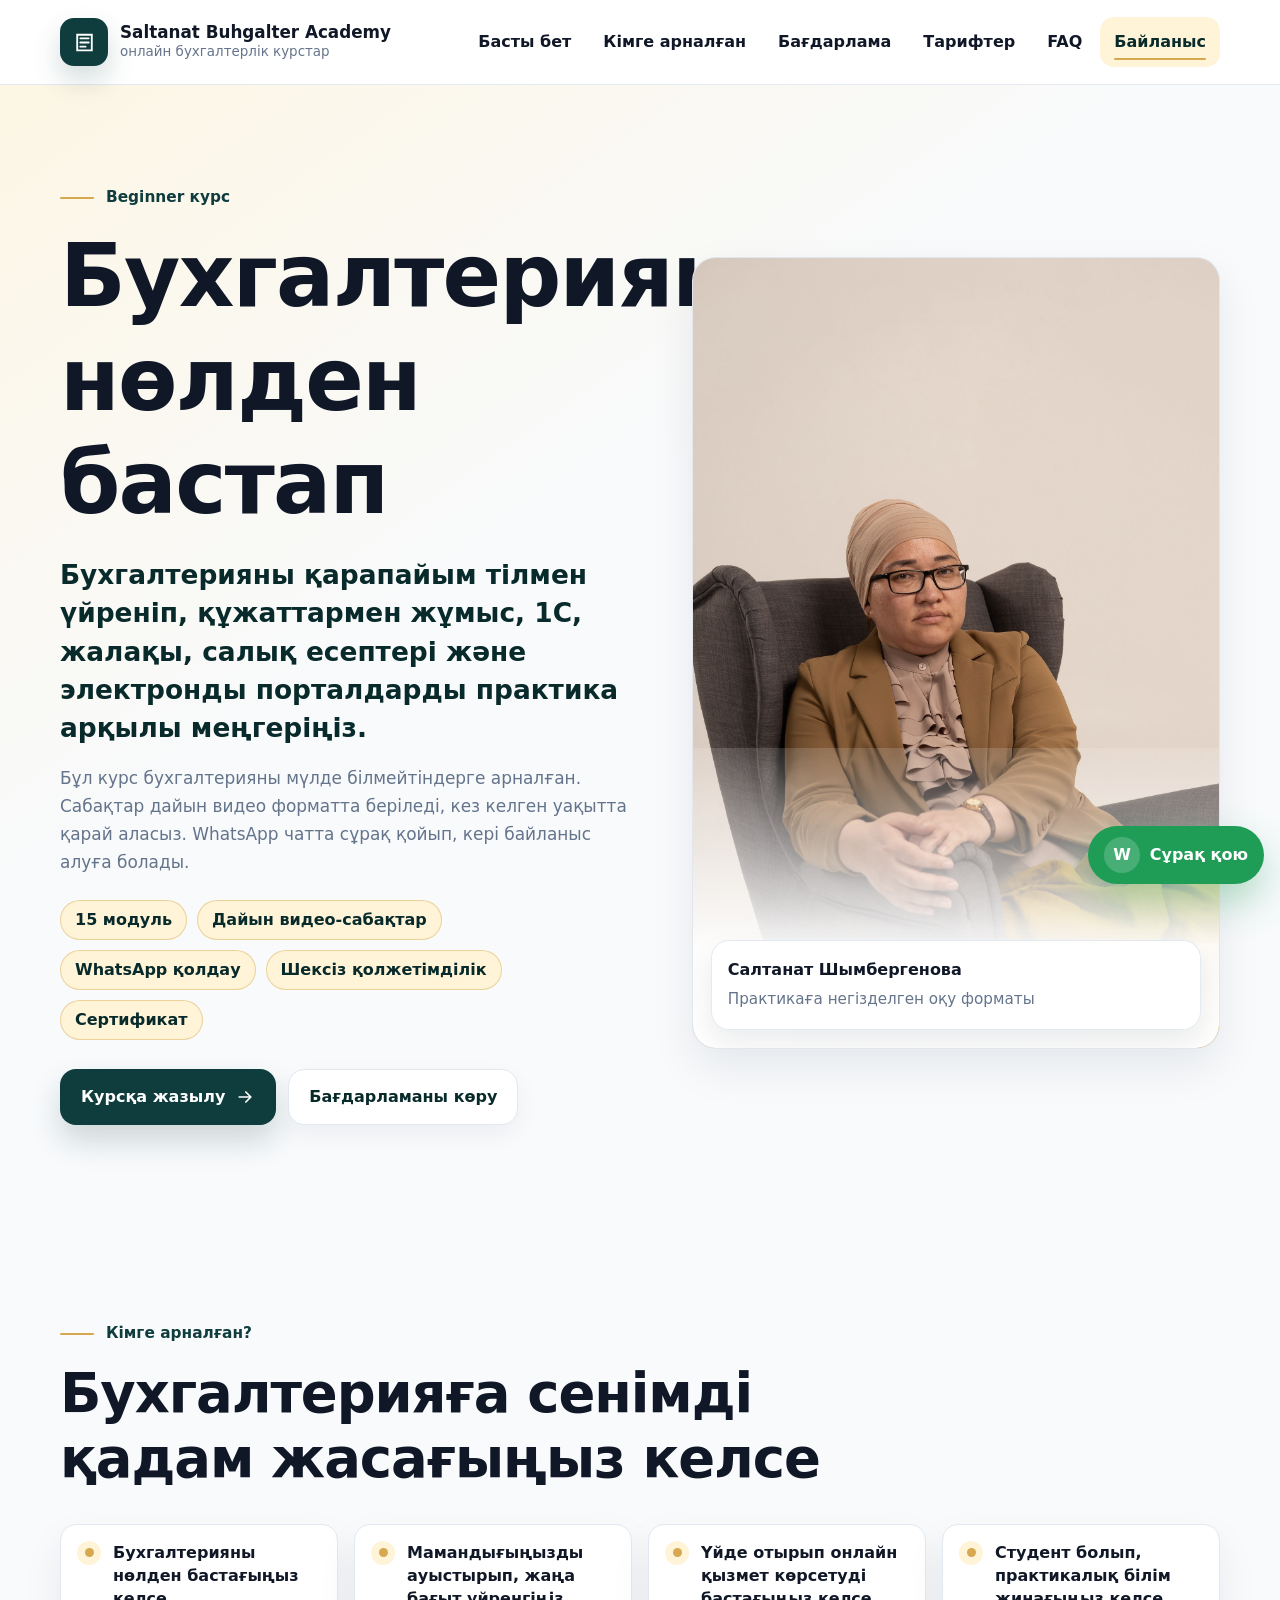
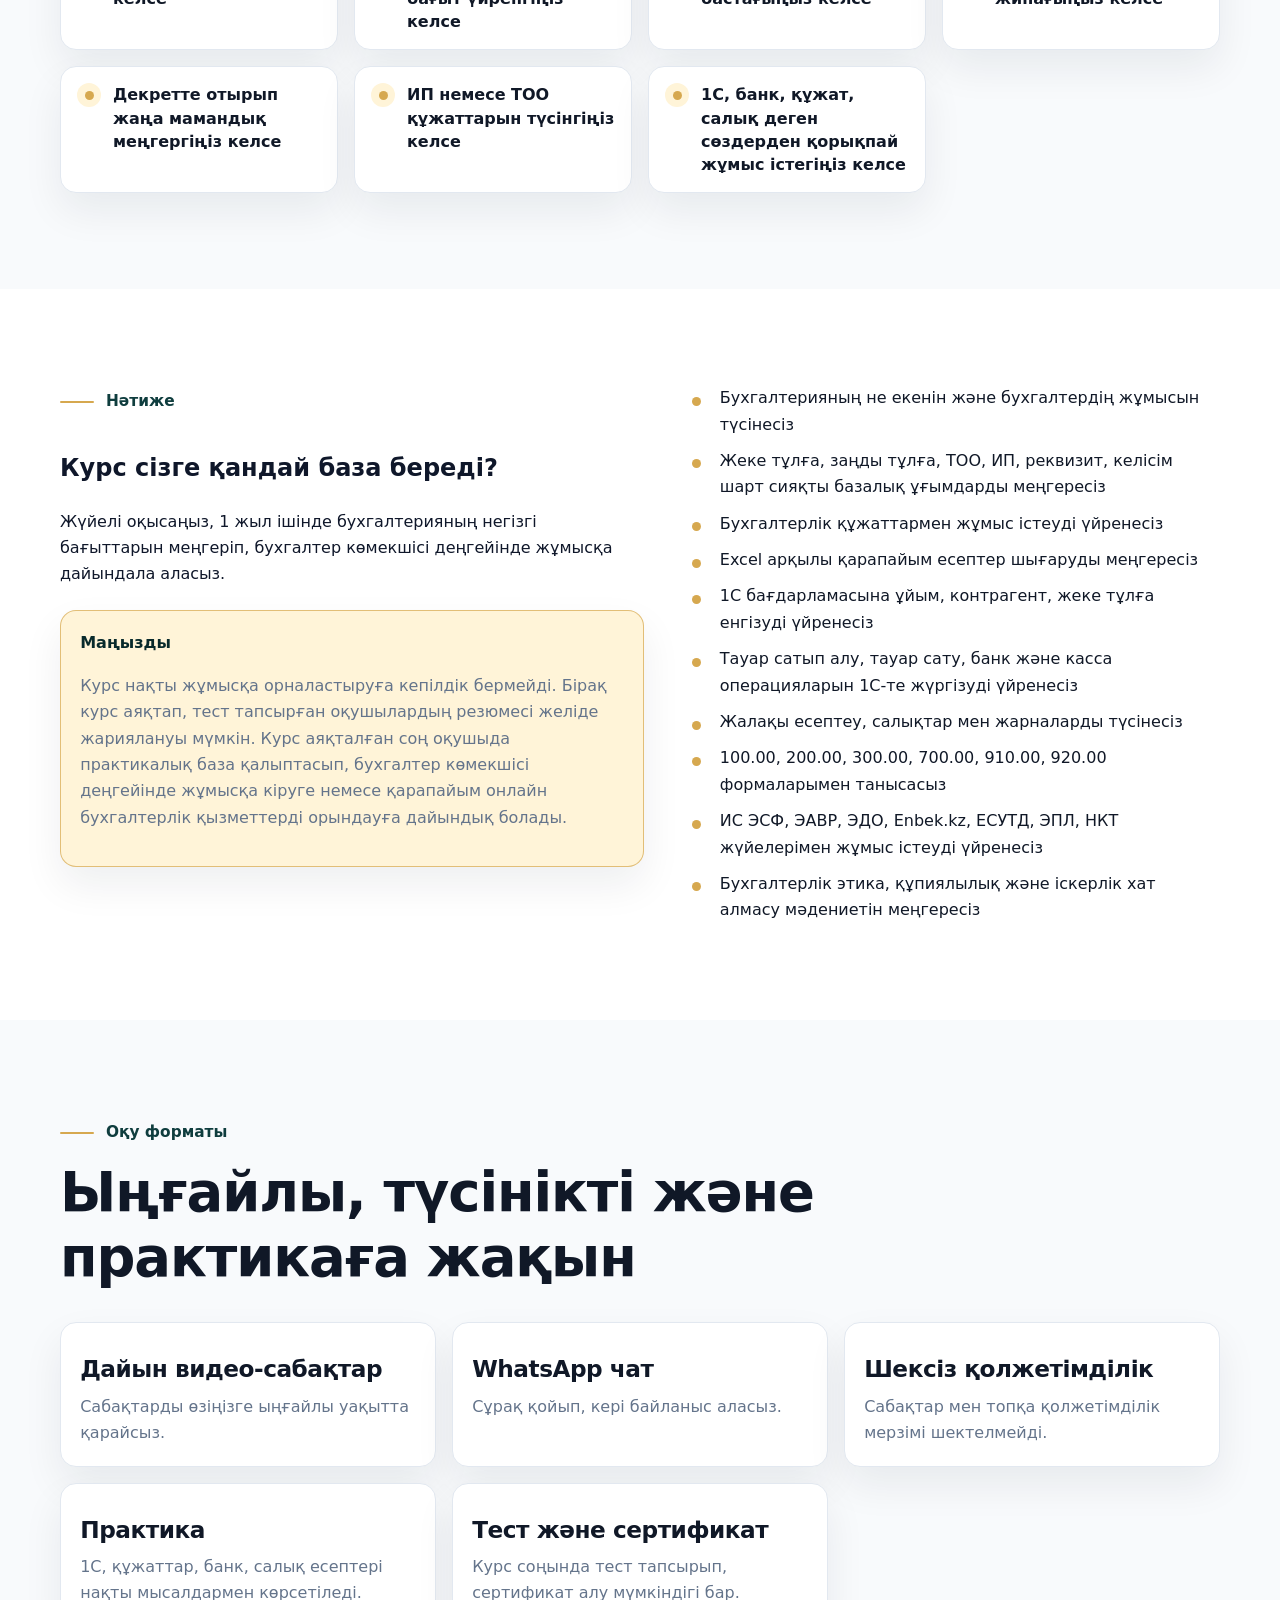
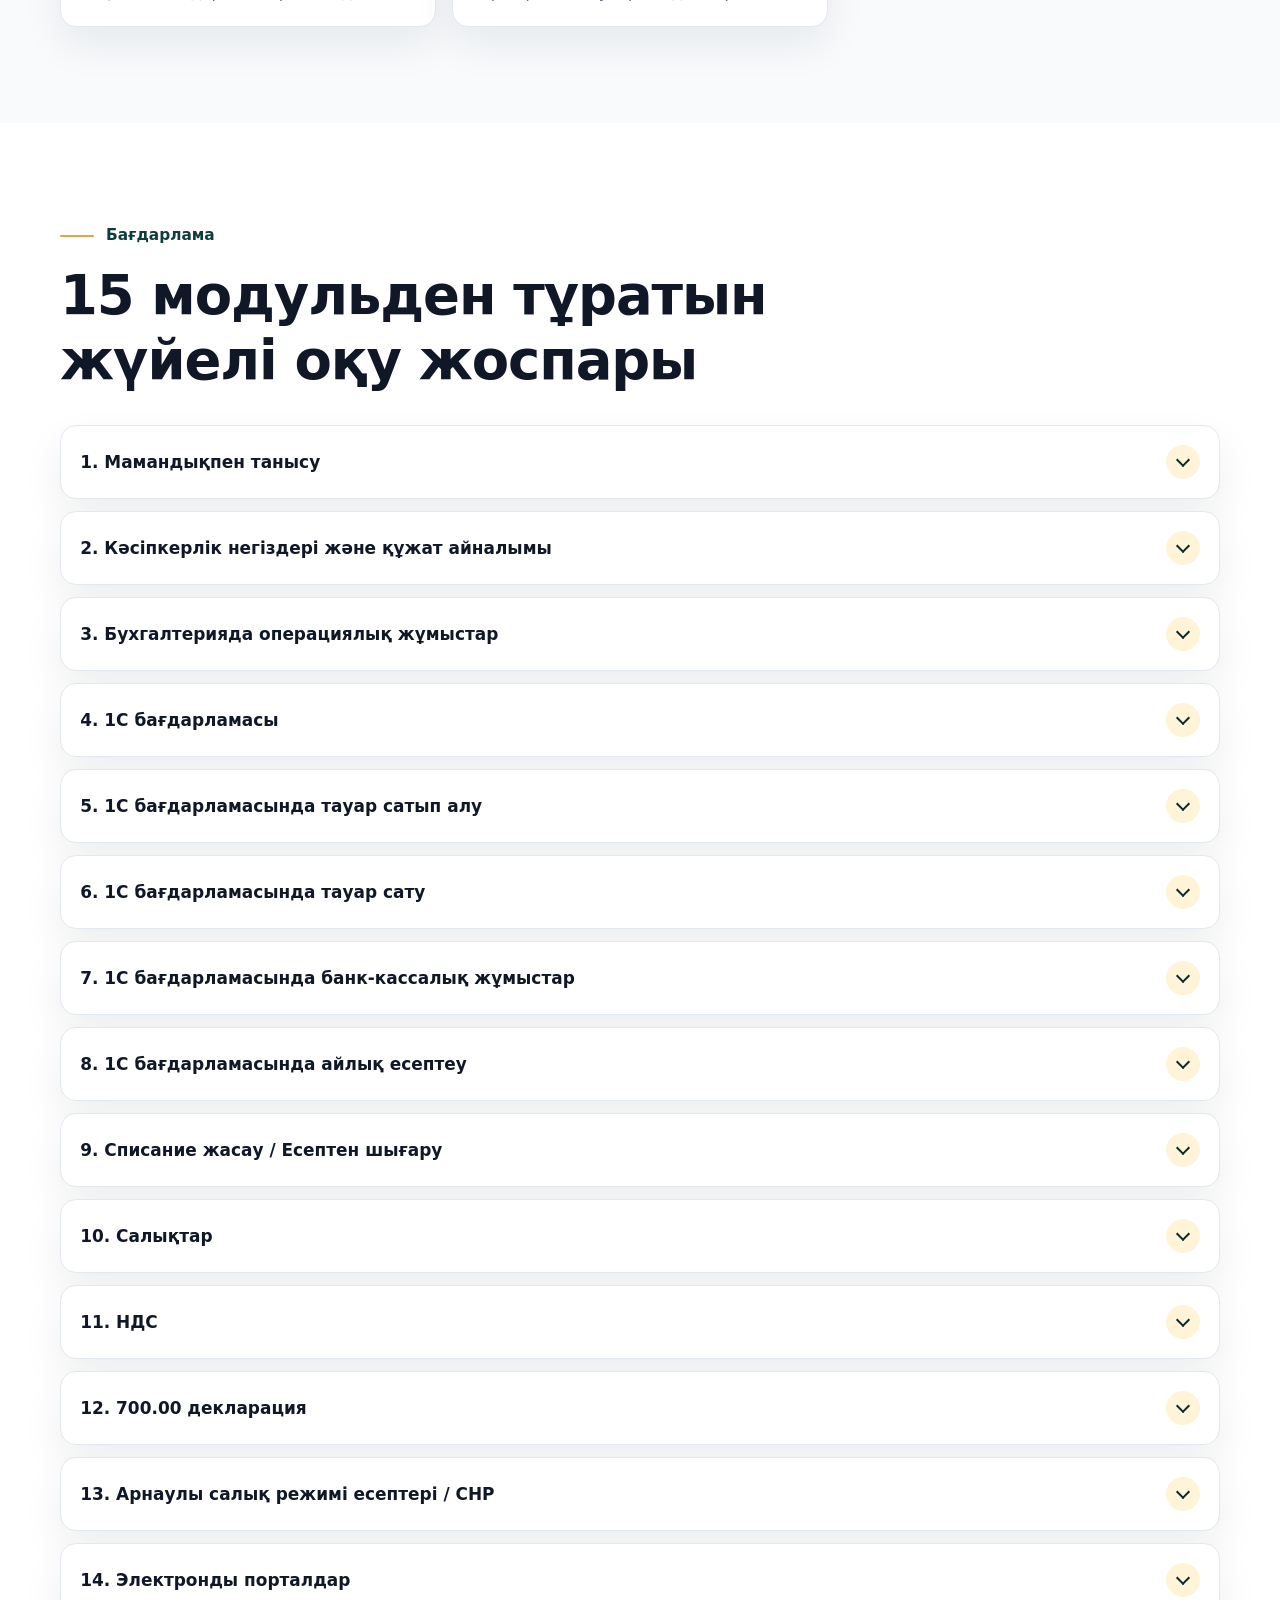
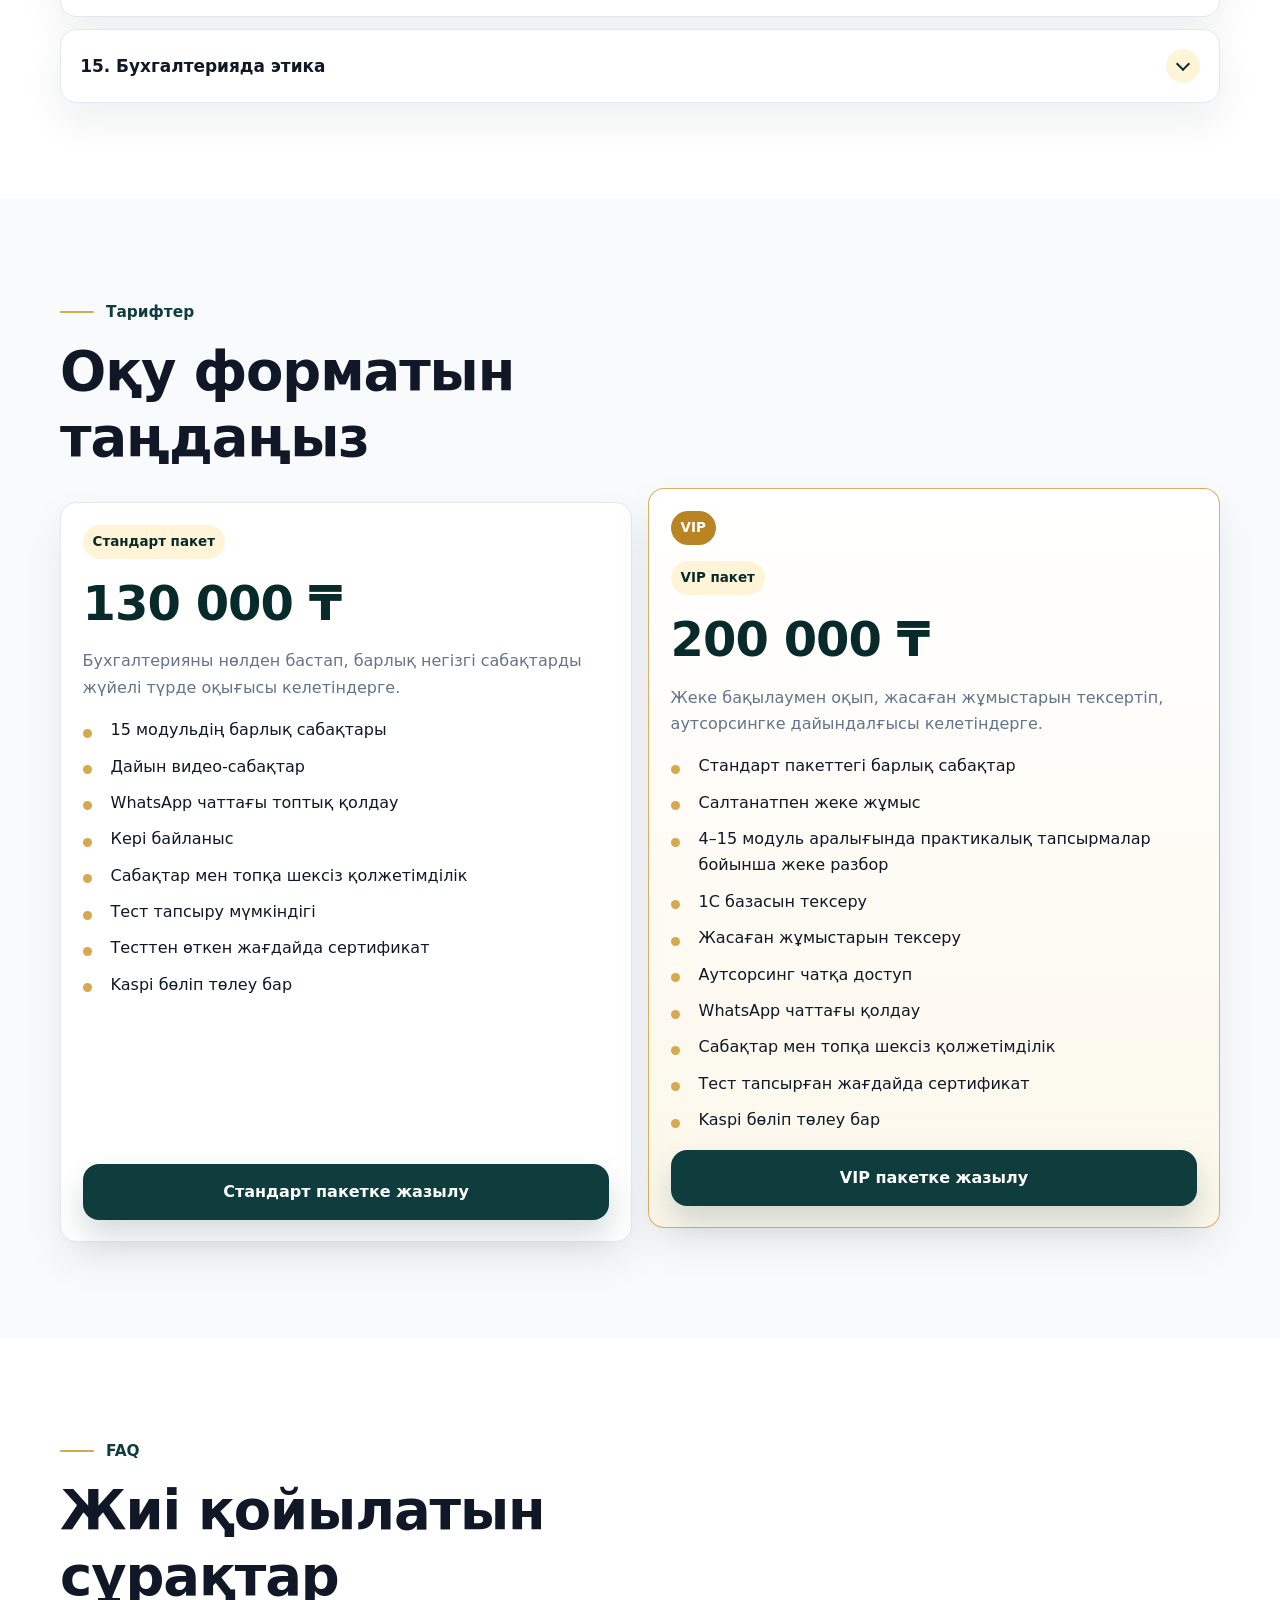
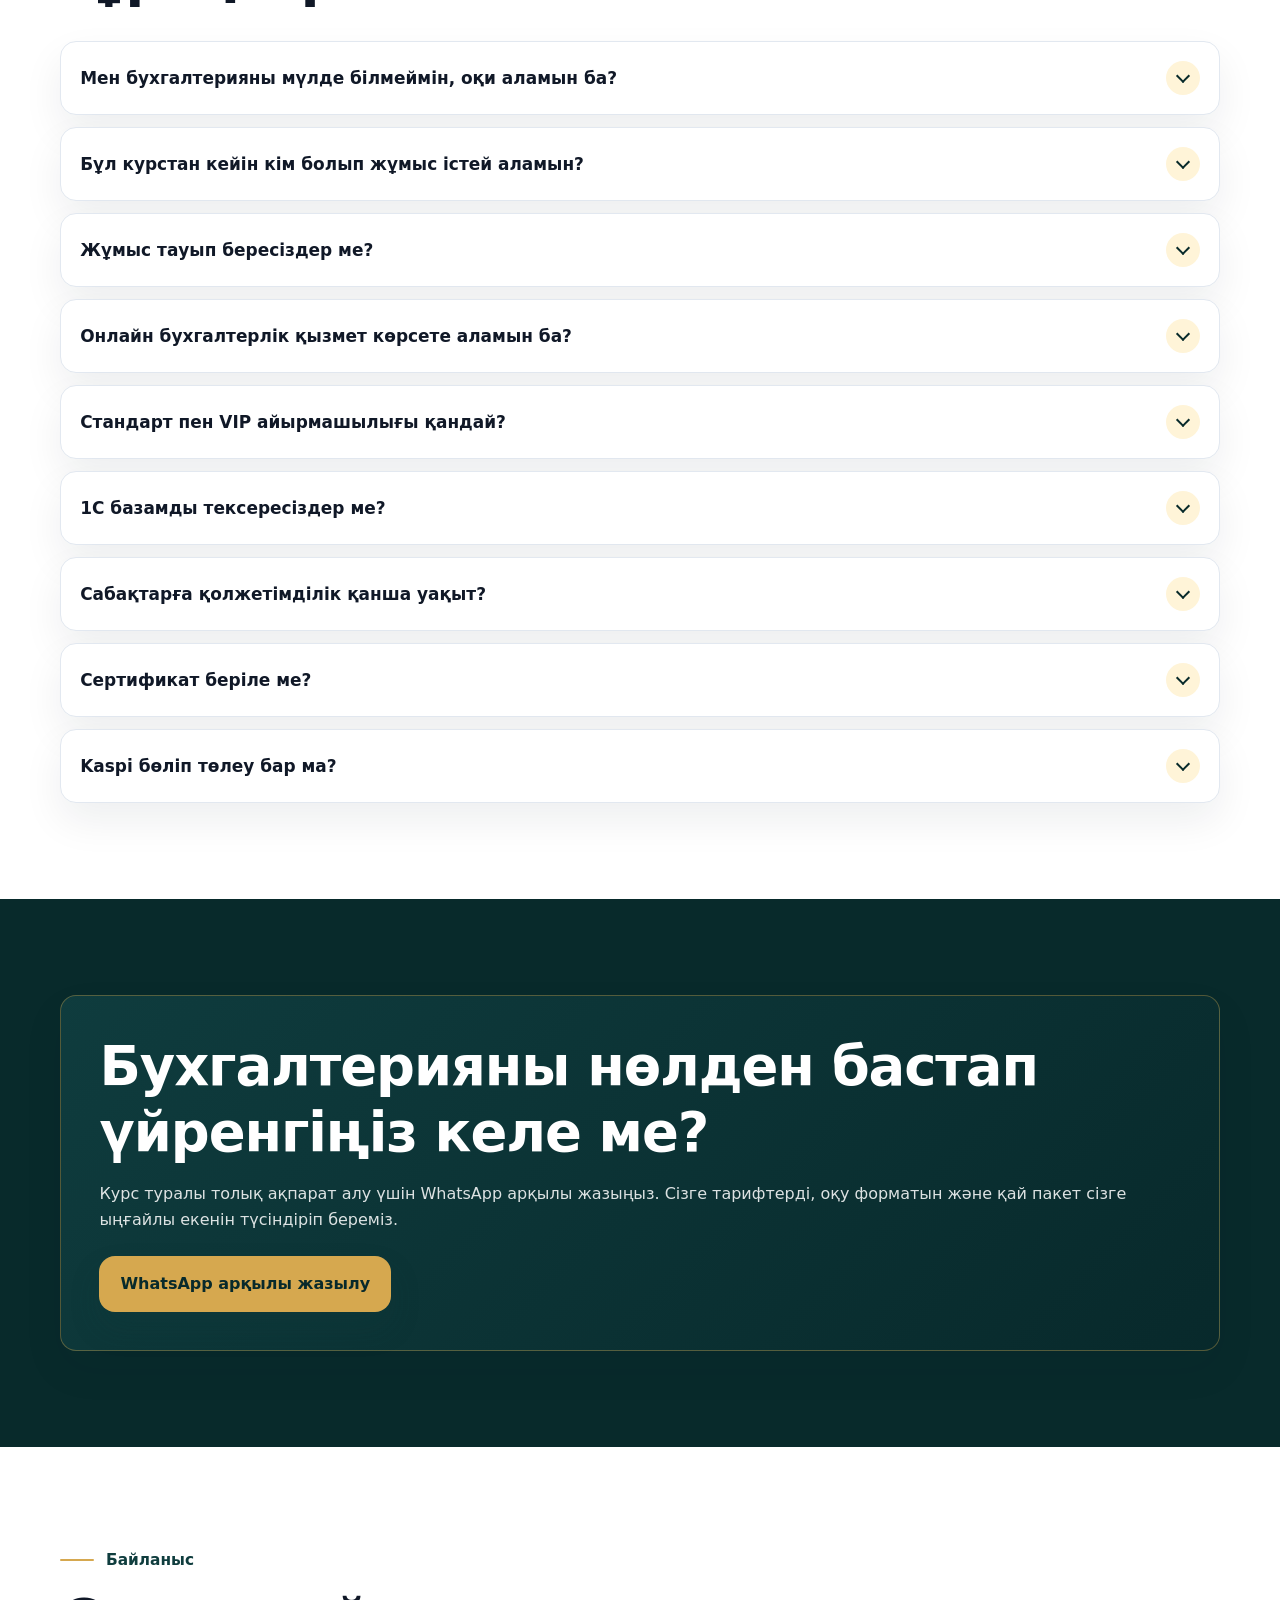
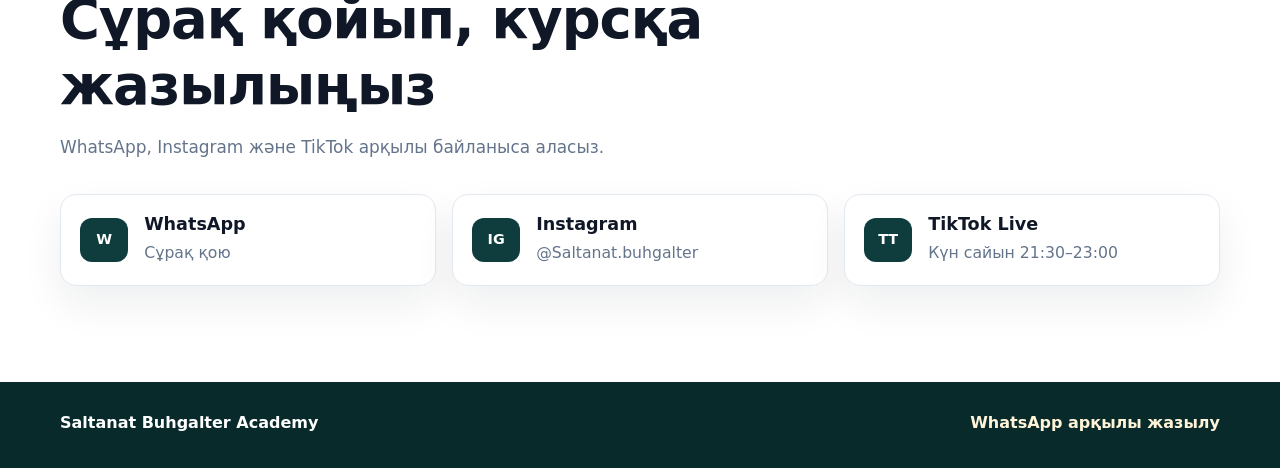
==== buhgalteriya-nolden/index.html @ 877f28d2 "it's done" ====
<!DOCTYPE html>
<html lang="kk">
  <head>
    <meta charset="UTF-8">
    <meta name="viewport" content="width=device-width, initial-scale=1.0">
    <title>Бухгалтерияны нөлден бастап — Saltanat Buhgalter Academy</title>
    <meta name="description" content="Бухгалтерияны нөлден бастап үйреніп, 1С, құжаттар, жалақы, салық есептері және электронды порталдармен жұмыс істеуді меңгеріңіз.">

    <meta property="og:title" content="Бухгалтерияны нөлден бастап — Saltanat Buhgalter Academy">
    <meta property="og:description" content="Бухгалтерияны нөлден бастап үйреніп, 1С, құжаттар, жалақы, салық есептері және электронды порталдармен жұмыс істеуді меңгеріңіз.">
    <meta property="og:image" content="/img/speaker_photo.jpg">
    <meta property="og:type" content="website">

    <meta name="theme-color" content="#0F3D3E">
    <link rel="manifest" href="/site.webmanifest">
    <link rel="icon" href="/favicon.ico">
    <link rel="stylesheet" href="/src/styles.css">
    <script src="/src/index.js" defer></script>
  </head>
  <body data-page="beginner">
    <a class="skip-link" href="#audience">Негізгі мазмұнға өту</a>

    <header class="site-header" data-header>
      <nav class="nav container" aria-label="Негізгі мәзір">
        <a class="brand" href="/" aria-label="Saltanat Buhgalter Academy">
          <span class="brand-mark" aria-hidden="true">
            <svg viewBox="0 0 24 24" focusable="false">
              <path d="M5 4.5h14v15H5z" fill="none" stroke="currentColor" stroke-width="1.8"/>
              <path d="M8 8h8M8 12h8M8 16h5" fill="none" stroke="currentColor" stroke-width="1.8" stroke-linecap="round"/>
            </svg>
          </span>
          <span>
            <span class="brand-title">Saltanat Buhgalter Academy</span>
            <span class="brand-subtitle">онлайн бухгалтерлік курстар</span>
          </span>
        </a>

        <button class="nav-toggle" type="button" aria-label="Мәзірді ашу" aria-expanded="false" aria-controls="site-menu" data-nav-toggle>
          <span></span>
          <span></span>
          <span></span>
        </button>

        <div class="nav-menu" id="site-menu" data-nav-menu>
          <a href="/">Басты бет</a>
          <a href="#audience">Кімге арналған</a>
          <a href="#program">Бағдарлама</a>
          <a href="#tariffs">Тарифтер</a>
          <a href="#faq">FAQ</a>
          <a href="#contact">Байланыс</a>
        </div>
      </nav>
    </header>

    <main>
      <section class="hero section" id="home">
        <div class="container hero-grid">
          <div class="hero-content">
            <span class="section-label">Beginner курс</span>
            <h1>Бухгалтерияны нөлден бастап</h1>
            <p class="hero-lead">Бухгалтерияны қарапайым тілмен үйреніп, құжаттармен жұмыс, 1С, жалақы, салық есептері және электронды порталдарды практика арқылы меңгеріңіз.</p>
            <p class="hero-text">Бұл курс бухгалтерияны мүлде білмейтіндерге арналған. Сабақтар дайын видео форматта беріледі, кез келген уақытта қарай аласыз. WhatsApp чатта сұрақ қойып, кері байланыс алуға болады.</p>

            <div class="hero-badges" aria-label="Курс ерекшеліктері">
              <span>15 модуль</span>
              <span>Дайын видео-сабақтар</span>
              <span>WhatsApp қолдау</span>
              <span>Шексіз қолжетімділік</span>
              <span>Сертификат</span>
            </div>

            <div class="hero-actions">
              <a class="btn btn-primary" href="https://wa.me/77020897021?text=%D0%A1%D3%99%D0%BB%D0%B5%D0%BC%D0%B5%D1%82%D1%81%D1%96%D0%B7%20%D0%B1%D0%B5!%20%D0%91%D1%83%D1%85%D0%B3%D0%B0%D0%BB%D1%82%D0%B5%D1%80%D0%B8%D1%8F%D0%BD%D1%8B%20%D0%BD%D3%A9%D0%BB%D0%B4%D0%B5%D0%BD%20%D0%B1%D0%B0%D1%81%D1%82%D0%B0%D0%BF%20%D0%BA%D1%83%D1%80%D1%81%D1%8B%20%D1%82%D1%83%D1%80%D0%B0%D0%BB%D1%8B%20%D0%B0%D2%9B%D0%BF%D0%B0%D1%80%D0%B0%D1%82%20%D0%B0%D0%BB%D2%93%D1%8B%D0%BC%20%D0%BA%D0%B5%D0%BB%D0%B5%D0%B4%D1%96." target="_blank" rel="noopener noreferrer">
                <span>Курсқа жазылу</span>
                <svg viewBox="0 0 24 24" aria-hidden="true" focusable="false">
                  <path d="M5 12h14M13 6l6 6-6 6" fill="none" stroke="currentColor" stroke-width="2" stroke-linecap="round" stroke-linejoin="round"/>
                </svg>
              </a>
              <a class="btn btn-secondary" href="#program">Бағдарламаны көру</a>
            </div>
          </div>

          <aside class="hero-media" aria-label="Салтанат Шымбергенова">
            <div class="photo-card" data-photo-card>
              <img src="/img/speaker_photo_2.jpeg" alt="Салтанат Шымбергенова" loading="eager" data-speaker-photo>
              <div class="photo-caption">
                <strong>Салтанат Шымбергенова</strong>
                <span>Практикаға негізделген оқу форматы</span>
              </div>
            </div>
          </aside>
        </div>
      </section>

      <section class="section" id="audience">
        <div class="container">
          <div class="section-head">
            <span class="section-label">Кімге арналған?</span>
            <h2>Бухгалтерияға сенімді қадам жасағыңыз келсе</h2>
          </div>
          <div class="benefit-grid">
            <article class="icon-card"><span class="icon-dot"></span><p>Бухгалтерияны нөлден бастағыңыз келсе</p></article>
            <article class="icon-card"><span class="icon-dot"></span><p>Мамандығыңызды ауыстырып, жаңа бағыт үйренгіңіз келсе</p></article>
            <article class="icon-card"><span class="icon-dot"></span><p>Үйде отырып онлайн қызмет көрсетуді бастағыңыз келсе</p></article>
            <article class="icon-card"><span class="icon-dot"></span><p>Студент болып, практикалық білім жинағыңыз келсе</p></article>
            <article class="icon-card"><span class="icon-dot"></span><p>Декретте отырып жаңа мамандық меңгергіңіз келсе</p></article>
            <article class="icon-card"><span class="icon-dot"></span><p>ИП немесе ТОО құжаттарын түсінгіңіз келсе</p></article>
            <article class="icon-card"><span class="icon-dot"></span><p>1С, банк, құжат, салық деген сөздерден қорықпай жұмыс істегіңіз келсе</p></article>
          </div>
        </div>
      </section>

      <section class="section section-soft" id="result">
        <div class="container split-grid">
          <div>
            <span class="section-label">Нәтиже</span>
            <h2>Курс сізге қандай база береді?</h2>
            <p>Жүйелі оқысаңыз, 1 жыл ішінде бухгалтерияның негізгі бағыттарын меңгеріп, бухгалтер көмекшісі деңгейінде жұмысқа дайындала аласыз.</p>
            <div class="notice-card">
              <strong>Маңызды</strong>
              <p>Курс нақты жұмысқа орналастыруға кепілдік бермейді. Бірақ курс аяқтап, тест тапсырған оқушылардың резюмесі желіде жариялануы мүмкін. Курс аяқталған соң оқушыда практикалық база қалыптасып, бухгалтер көмекшісі деңгейінде жұмысқа кіруге немесе қарапайым онлайн бухгалтерлік қызметтерді орындауға дайындық болады.</p>
            </div>
          </div>
          <ul class="check-list">
            <li>Бухгалтерияның не екенін және бухгалтердің жұмысын түсінесіз</li>
            <li>Жеке тұлға, заңды тұлға, ТОО, ИП, реквизит, келісім шарт сияқты базалық ұғымдарды меңгересіз</li>
            <li>Бухгалтерлік құжаттармен жұмыс істеуді үйренесіз</li>
            <li>Excel арқылы қарапайым есептер шығаруды меңгересіз</li>
            <li>1С бағдарламасына ұйым, контрагент, жеке тұлға енгізуді үйренесіз</li>
            <li>Тауар сатып алу, тауар сату, банк және касса операцияларын 1С-те жүргізуді үйренесіз</li>
            <li>Жалақы есептеу, салықтар мен жарналарды түсінесіз</li>
            <li>100.00, 200.00, 300.00, 700.00, 910.00, 920.00 формаларымен танысасыз</li>
            <li>ИС ЭСФ, ЭАВР, ЭДО, Enbek.kz, ЕСУТД, ЭПЛ, НКТ жүйелерімен жұмыс істеуді үйренесіз</li>
            <li>Бухгалтерлік этика, құпиялылық және іскерлік хат алмасу мәдениетін меңгересіз</li>
          </ul>
        </div>
      </section>

      <section class="section" id="format">
        <div class="container">
          <div class="section-head">
            <span class="section-label">Оқу форматы</span>
            <h2>Ыңғайлы, түсінікті және практикаға жақын</h2>
          </div>
          <div class="feature-grid">
            <article class="feature-card"><h3>Дайын видео-сабақтар</h3><p>Сабақтарды өзіңізге ыңғайлы уақытта қарайсыз.</p></article>
            <article class="feature-card"><h3>WhatsApp чат</h3><p>Сұрақ қойып, кері байланыс аласыз.</p></article>
            <article class="feature-card"><h3>Шексіз қолжетімділік</h3><p>Сабақтар мен топқа қолжетімділік мерзімі шектелмейді.</p></article>
            <article class="feature-card"><h3>Практика</h3><p>1С, құжаттар, банк, салық есептері нақты мысалдармен көрсетіледі.</p></article>
            <article class="feature-card"><h3>Тест және сертификат</h3><p>Курс соңында тест тапсырып, сертификат алу мүмкіндігі бар.</p></article>
          </div>
        </div>
      </section>

      <section class="section section-soft" id="program">
        <div class="container">
          <div class="section-head">
            <span class="section-label">Бағдарлама</span>
            <h2>15 модульден тұратын жүйелі оқу жоспары</h2>
          </div>

          <div class="accordion-list program-list">
            <details class="accordion-item">
              <summary>1. Мамандықпен танысу<span class="accordion-icon"></span></summary>
              <ul><li>Бухгалтерия деген не?</li><li>Бухгалтердің табысы</li><li>Бухгалтер болу үшін нені білу керек?</li><li>Бухгалтер қай жерде жұмыс істей алады?</li><li>Бухгалтериядағы қорқыныштар, мифтер</li></ul>
            </details>
            <details class="accordion-item">
              <summary>2. Кәсіпкерлік негіздері және құжат айналымы<span class="accordion-icon"></span></summary>
              <ul><li>Жеке тұлға деген не?</li><li>Заңды тұлғаның түрлері: АО, ТОО, ПК, ГП</li><li>Заңды тұлғаның реквизитін толтыру</li><li>Заңды тұлғалар арасында хат жазу үлгілері</li><li>Банк деген не?</li><li>ЭЦҚ кілті деген не?</li><li>Егов сайтынан анықтамалар алу</li><li>Келісім шарт жасау, оның түрлері</li></ul>
            </details>
            <details class="accordion-item">
              <summary>3. Бухгалтерияда операциялық жұмыстар<span class="accordion-icon"></span></summary>
              <ul><li>Бухгалтерлік құжаттармен танысу</li><li>Құжат рәсімдеу алгоритмы</li><li>Excel бағдарламасымен есеп шығару</li><li>Бухгалтерлік құжаттарды сақтау, жинау</li><li>Онлайн банкингпен аударымдар, төлемдер жасау</li><li>Банк выпискасын жүктеп оқу</li><li>ИС ЭСФ порталында тіркелу</li></ul>
            </details>
            <details class="accordion-item">
              <summary>4. 1С бағдарламасы<span class="accordion-icon"></span></summary>
              <ul><li>1С бағдарлама деген не?</li><li>1С бағдарламада организация енгізу</li><li>1С те учетная политика баптау</li><li>1С бағдарламада контрагент енгізу</li><li>1С бағдарламада жеке тұлға енгізу</li><li>1С те бастапқы қалдықты енгізу / ввод начальных остатков</li><li>Бухгалтерлік шоттармен танысу</li></ul>
            </details>
            <details class="accordion-item">
              <summary>5. 1С бағдарламасында тауар сатып алу<span class="accordion-icon"></span></summary>
              <ul><li>1С бағдарламада доверенность жазу</li><li>Құрылтайшыдан алған ақшаны кассаға кіріс жасап, банкке шотты толтыру</li><li>1С бағдарламада платежное поручение жасау</li><li>1С бағдарламада поступление ТМЦ отырғызу, ЭСФ шығарып алып отырғызу</li><li>1С те негізгі құралды отырғызу</li><li>1С те алынған қызметті отырғызу</li><li>ЭСФ 1С арқылы тартып алу және учетқа енгізу</li><li>1С бағдарламада оборотно-сальдовая ведомость тексеру</li><li>1С бағдарламада акт сверки жасау</li></ul>
            </details>
            <details class="accordion-item">
              <summary>6. 1С бағдарламасында тауар сату<span class="accordion-icon"></span></summary>
              <ul><li>1С бағдарламасында счет на оплату жасау</li><li>1С бағдарламасында накладная жасау</li><li>1С бағдарламасында банкпен оплата қабылдау</li><li>1С арқылы АВР жіберу, ЭАВР портал арқылы жіберу</li><li>1С бағдарламасында ЭСФ жіберу, ИС ЭСФ порталында ЭСФ жіберу</li><li>1С бағдарламада оборотно-сальдовая ведомость тексеру</li><li>1С бағдарламада акт сверки жасау</li></ul>
            </details>
            <details class="accordion-item">
              <summary>7. 1С бағдарламасында банк-кассалық жұмыстар<span class="accordion-icon"></span></summary>
              <ul><li>Банктен кеткен ақшаны 1С ке отырғызу</li><li>1С пен расходный кассовый ордер жасау</li><li>1С те авансовый отчет жасау</li><li>Кассовая книга шығару</li><li>Оборотно-сальдовая ведомость тексеру</li></ul>
            </details>
            <details class="accordion-item">
              <summary>8. 1С бағдарламасында айлық есептеу<span class="accordion-icon"></span></summary>
              <ul><li>1С бағдарламасында жұмысшы енгізу</li><li>1С бағдарламасында жұмысқа қабылдап бұйрық шығару</li><li>1С бағдарламасында айлық есептеу</li><li>1С бағдарламасында удержание жасау</li><li>1С бағдарламасында салықтар есептеу</li><li>1С бағдарламасында айлық беру</li><li>Қызметкер үшін салықтар мен жарналар төлеу</li><li>Оборотно-сальдовая ведомость тексеру</li></ul>
            </details>
            <details class="accordion-item">
              <summary>9. Списание жасау / Есептен шығару<span class="accordion-icon"></span></summary>
              <ul><li>Списание деген не?</li><li>Шығындарға арналған шоттар</li><li>Статья затрат деген не?</li><li>Номенклатурная группа деген не?</li><li>Материал списать ету</li><li>Негізгі құрал / ОС списать ету</li><li>ГСМ списать ету</li><li>Іссапар шығындары</li><li>Услугадағы шоттар</li><li>Закрытие периода жасау</li></ul>
            </details>
            <details class="accordion-item">
              <summary>10. Салықтар<span class="accordion-icon"></span></summary>
              <ul><li>Салық режимдері 2025</li><li>Салық режимдері 2026</li><li>Салық кодексіндегі кірістер</li><li>Салық кодексіндегі шегерімдер / шығындар</li><li>Шегерімге жатпайтын шығындар</li><li>100 декларация</li><li>220 декларация</li><li>1С арқылы 100.00 декларация толтыру</li><li>ТОО және ЖК үшін 200.00 формаларын қолмен толтыру</li></ul>
            </details>
            <details class="accordion-item">
              <summary>11. НДС<span class="accordion-icon"></span></summary>
              <ul><li>НДС есептеу</li><li>Excel арқылы НДС есептеу</li><li>300.00 декларациясын толтыру</li><li>Қосымша декларация тапсыру</li><li>Камералдық бақылауға жауап беру</li><li>Лицевой счетпен жұмыс</li><li>1С арқылы 300.00 декларация жинау</li><li>Отложенный НДС</li><li>НДС зачетқа алу 1С және ИС ЭСФ портал арқылы</li></ul>
            </details>
            <details class="accordion-item">
              <summary>12. 700.00 декларация<span class="accordion-icon"></span></summary>
              <ul><li>Көлік салығын есептеу</li><li>Жер салығын есептеу</li><li>700.00 декларациясын толтыру</li></ul>
            </details>
            <details class="accordion-item">
              <summary>13. Арнаулы салық режимі есептері / СНР<span class="accordion-icon"></span></summary>
              <ul><li>Упрощенкада кіріс есептеу</li><li>910.00 форманы 1С те шығару</li><li>910.00 форманы ИСНА да қолмен толтыру</li><li>920.00 форма толтыру</li><li>Самозанятый ретінде тіркеліп, чек шығару</li></ul>
            </details>
            <details class="accordion-item">
              <summary>14. Электронды порталдар<span class="accordion-icon"></span></summary>
              <ul><li>ИС ЭСФ</li><li>ЭАВР</li><li>ЭСФ</li><li>ЭДО</li><li>Enbek.kz</li><li>ЕСУТД</li><li>ЭПЛ</li><li>НКТ жүйесі</li></ul>
            </details>
            <details class="accordion-item">
              <summary>15. Бухгалтерияда этика<span class="accordion-icon"></span></summary>
              <ul><li>Интернет желісі арқылы іскерлік хат алмасу</li><li>Бухгалтерияда құпиялылықты сақтау</li><li>1С бағдарламасына құпия сөз орнату</li></ul>
            </details>
          </div>
        </div>
      </section>

      <section class="section" id="tariffs">
        <div class="container">
          <div class="section-head">
            <span class="section-label">Тарифтер</span>
            <h2>Оқу форматын таңдаңыз</h2>
          </div>

          <div class="tariff-grid two">
            <article class="tariff-card">
              <span class="tariff-label">Стандарт пакет</span>
              <h3>130 000 ₸</h3>
              <p>Бухгалтерияны нөлден бастап, барлық негізгі сабақтарды жүйелі түрде оқығысы келетіндерге.</p>
              <ul class="tariff-list">
                <li>15 модульдің барлық сабақтары</li>
                <li>Дайын видео-сабақтар</li>
                <li>WhatsApp чаттағы топтық қолдау</li>
                <li>Кері байланыс</li>
                <li>Сабақтар мен топқа шексіз қолжетімділік</li>
                <li>Тест тапсыру мүмкіндігі</li>
                <li>Тесттен өткен жағдайда сертификат</li>
                <li>Kaspi бөліп төлеу бар</li>
              </ul>
              <a class="btn btn-primary btn-wide" href="https://wa.me/77020897021?text=%D0%A1%D3%99%D0%BB%D0%B5%D0%BC%D0%B5%D1%82%D1%81%D1%96%D0%B7%20%D0%B1%D0%B5!%20%D0%91%D1%83%D1%85%D0%B3%D0%B0%D0%BB%D1%82%D0%B5%D1%80%D0%B8%D1%8F%D0%BD%D1%8B%20%D0%BD%D3%A9%D0%BB%D0%B4%D0%B5%D0%BD%20%D0%B1%D0%B0%D1%81%D1%82%D0%B0%D0%BF%20%D0%BA%D1%83%D1%80%D1%81%D1%8B%20%D1%82%D1%83%D1%80%D0%B0%D0%BB%D1%8B%20%D0%B0%D2%9B%D0%BF%D0%B0%D1%80%D0%B0%D1%82%20%D0%B0%D0%BB%D2%93%D1%8B%D0%BC%20%D0%BA%D0%B5%D0%BB%D0%B5%D0%B4%D1%96." target="_blank" rel="noopener noreferrer">Стандарт пакетке жазылу</a>
            </article>

            <article class="tariff-card tariff-featured">
              <span class="popular-badge">VIP</span>
              <span class="tariff-label">VIP пакет</span>
              <h3>200 000 ₸</h3>
              <p>Жеке бақылаумен оқып, жасаған жұмыстарын тексертіп, аутсорсингке дайындалғысы келетіндерге.</p>
              <ul class="tariff-list">
                <li>Стандарт пакеттегі барлық сабақтар</li>
                <li>Салтанатпен жеке жұмыс</li>
                <li>4–15 модуль аралығында практикалық тапсырмалар бойынша жеке разбор</li>
                <li>1С базасын тексеру</li>
                <li>Жасаған жұмыстарын тексеру</li>
                <li>Аутсорсинг чатқа доступ</li>
                <li>WhatsApp чаттағы қолдау</li>
                <li>Сабақтар мен топқа шексіз қолжетімділік</li>
                <li>Тест тапсырған жағдайда сертификат</li>
                <li>Kaspi бөліп төлеу бар</li>
              </ul>
              <a class="btn btn-primary btn-wide" href="https://wa.me/77020897021?text=%D0%A1%D3%99%D0%BB%D0%B5%D0%BC%D0%B5%D1%82%D1%81%D1%96%D0%B7%20%D0%B1%D0%B5!%20VIP%20%D1%82%D0%B0%D1%80%D0%B8%D1%84%20%D0%B1%D0%BE%D0%B9%D1%8B%D0%BD%D1%88%D0%B0%20%D1%82%D0%BE%D0%BB%D1%8B%D2%9B%20%D0%B0%D2%9B%D0%BF%D0%B0%D1%80%D0%B0%D1%82%20%D0%B0%D0%BB%D2%93%D1%8B%D0%BC%20%D0%BA%D0%B5%D0%BB%D0%B5%D0%B4%D1%96." target="_blank" rel="noopener noreferrer">VIP пакетке жазылу</a>
            </article>
          </div>
        </div>
      </section>

      <section class="section section-soft" id="faq">
        <div class="container">
          <div class="section-head">
            <span class="section-label">FAQ</span>
            <h2>Жиі қойылатын сұрақтар</h2>
          </div>

          <div class="accordion-list">
            <details class="accordion-item"><summary>Мен бухгалтерияны мүлде білмеймін, оқи аламын ба?<span class="accordion-icon"></span></summary><p>Иә. Бұл курс бухгалтерияны мүлде білмейтіндерге арналған.</p></details>
            <details class="accordion-item"><summary>Бұл курстан кейін кім болып жұмыс істей аламын?<span class="accordion-icon"></span></summary><p>Курс бухгалтер көмекшісі деңгейіне дайындалуға база береді. Бас бухгалтер немесе материалдық бухгалтер болу үшін қосымша тәжірибе қажет.</p></details>
            <details class="accordion-item"><summary>Жұмыс тауып бересіздер ме?<span class="accordion-icon"></span></summary><p>Курс нақты жұмысқа орналастыруға кепілдік бермейді. Бірақ курс аяқтап, тест тапсырған оқушылардың резюмесі желіде жариялануы мүмкін.</p></details>
            <details class="accordion-item"><summary>Онлайн бухгалтерлік қызмет көрсете аламын ба?<span class="accordion-icon"></span></summary><p>Курс қарапайым онлайн бухгалтерлік қызметтерді орындауға база береді. Күрделі жұмыстар үшін тәжірибе жинау қажет.</p></details>
            <details class="accordion-item"><summary>Стандарт пен VIP айырмашылығы қандай?<span class="accordion-icon"></span></summary><p>VIP пакетте жеке жұмыс, 1С базасын тексеру, жасаған жұмыстарын тексеру және аутсорсинг чатқа доступ бар.</p></details>
            <details class="accordion-item"><summary>1С базамды тексересіздер ме?<span class="accordion-icon"></span></summary><p>Иә, 1С базасын тексеру VIP пакетте қарастырылған.</p></details>
            <details class="accordion-item"><summary>Сабақтарға қолжетімділік қанша уақыт?<span class="accordion-icon"></span></summary><p>Сабақтар мен топқа қолжетімділік шексіз.</p></details>
            <details class="accordion-item"><summary>Сертификат беріле ме?<span class="accordion-icon"></span></summary><p>Иә, курс соңында тест тапсырып, тесттен өткен жағдайда сертификат беріледі.</p></details>
            <details class="accordion-item"><summary>Kaspi бөліп төлеу бар ма?<span class="accordion-icon"></span></summary><p>Иә, Kaspi бөліп төлеу бар.</p></details>
          </div>
        </div>
      </section>

      <section class="section cta-section">
        <div class="container">
          <div class="cta-card">
            <h2>Бухгалтерияны нөлден бастап үйренгіңіз келе ме?</h2>
            <p>Курс туралы толық ақпарат алу үшін WhatsApp арқылы жазыңыз. Сізге тарифтерді, оқу форматын және қай пакет сізге ыңғайлы екенін түсіндіріп береміз.</p>
            <a class="btn btn-primary" href="https://wa.me/77020897021?text=%D0%A1%D3%99%D0%BB%D0%B5%D0%BC%D0%B5%D1%82%D1%81%D1%96%D0%B7%20%D0%B1%D0%B5!%20%D0%91%D1%83%D1%85%D0%B3%D0%B0%D0%BB%D1%82%D0%B5%D1%80%D0%B8%D1%8F%D0%BD%D1%8B%20%D0%BD%D3%A9%D0%BB%D0%B4%D0%B5%D0%BD%20%D0%B1%D0%B0%D1%81%D1%82%D0%B0%D0%BF%20%D0%BA%D1%83%D1%80%D1%81%D1%8B%20%D1%82%D1%83%D1%80%D0%B0%D0%BB%D1%8B%20%D0%B0%D2%9B%D0%BF%D0%B0%D1%80%D0%B0%D1%82%20%D0%B0%D0%BB%D2%93%D1%8B%D0%BC%20%D0%BA%D0%B5%D0%BB%D0%B5%D0%B4%D1%96." target="_blank" rel="noopener noreferrer">WhatsApp арқылы жазылу</a>
          </div>
        </div>
      </section>

      <section class="section section-soft" id="contact">
        <div class="container">
          <div class="section-head">
            <span class="section-label">Байланыс</span>
            <h2>Сұрақ қойып, курсқа жазылыңыз</h2>
            <p>WhatsApp, Instagram және TikTok арқылы байланыса аласыз.</p>
          </div>
          <div class="contact-grid">
            <a class="contact-card" href="https://wa.me/77020897021?text=%D0%A1%D3%99%D0%BB%D0%B5%D0%BC%D0%B5%D1%82%D1%81%D1%96%D0%B7%20%D0%B1%D0%B5!%20%D0%91%D1%83%D1%85%D0%B3%D0%B0%D0%BB%D1%82%D0%B5%D1%80%D0%B8%D1%8F%D0%BD%D1%8B%20%D0%BD%D3%A9%D0%BB%D0%B4%D0%B5%D0%BD%20%D0%B1%D0%B0%D1%81%D1%82%D0%B0%D0%BF%20%D0%BA%D1%83%D1%80%D1%81%D1%8B%20%D1%82%D1%83%D1%80%D0%B0%D0%BB%D1%8B%20%D0%B0%D2%9B%D0%BF%D0%B0%D1%80%D0%B0%D1%82%20%D0%B0%D0%BB%D2%93%D1%8B%D0%BC%20%D0%BA%D0%B5%D0%BB%D0%B5%D0%B4%D1%96." target="_blank" rel="noopener noreferrer"><span class="contact-icon">W</span><span><strong>WhatsApp</strong><small>Сұрақ қою</small></span></a>
            <a class="contact-card" href="https://www.instagram.com/saltanat.buhgalter/" target="_blank" rel="noopener noreferrer"><span class="contact-icon">IG</span><span><strong>Instagram</strong><small>@Saltanat.buhgalter</small></span></a>
            <a class="contact-card" href="https://www.tiktok.com/@saltanat.buhgalter" target="_blank" rel="noopener noreferrer"><span class="contact-icon">TT</span><span><strong>TikTok Live</strong><small>Күн сайын 21:30–23:00</small></span></a>
          </div>
        </div>
      </section>
    </main>

    <footer class="site-footer">
      <div class="container footer-inner">
        <strong>Saltanat Buhgalter Academy</strong>
        <a href="https://wa.me/77020897021?text=%D0%A1%D3%99%D0%BB%D0%B5%D0%BC%D0%B5%D1%82%D1%81%D1%96%D0%B7%20%D0%B1%D0%B5!%20%D0%91%D1%83%D1%85%D0%B3%D0%B0%D0%BB%D1%82%D0%B5%D1%80%D0%B8%D1%8F%D0%BD%D1%8B%20%D0%BD%D3%A9%D0%BB%D0%B4%D0%B5%D0%BD%20%D0%B1%D0%B0%D1%81%D1%82%D0%B0%D0%BF%20%D0%BA%D1%83%D1%80%D1%81%D1%8B%20%D1%82%D1%83%D1%80%D0%B0%D0%BB%D1%8B%20%D0%B0%D2%9B%D0%BF%D0%B0%D1%80%D0%B0%D1%82%20%D0%B0%D0%BB%D2%93%D1%8B%D0%BC%20%D0%BA%D0%B5%D0%BB%D0%B5%D0%B4%D1%96." target="_blank" rel="noopener noreferrer">WhatsApp арқылы жазылу</a>
      </div>
    </footer>

    <a class="floating-whatsapp" href="https://wa.me/77020897021?text=%D0%A1%D3%99%D0%BB%D0%B5%D0%BC%D0%B5%D1%82%D1%81%D1%96%D0%B7%20%D0%B1%D0%B5!%20%D0%91%D1%83%D1%85%D0%B3%D0%B0%D0%BB%D1%82%D0%B5%D1%80%D0%B8%D1%8F%D0%BD%D1%8B%20%D0%BD%D3%A9%D0%BB%D0%B4%D0%B5%D0%BD%20%D0%B1%D0%B0%D1%81%D1%82%D0%B0%D0%BF%20%D0%BA%D1%83%D1%80%D1%81%D1%8B%20%D1%82%D1%83%D1%80%D0%B0%D0%BB%D1%8B%20%D0%B0%D2%9B%D0%BF%D0%B0%D1%80%D0%B0%D1%82%20%D0%B0%D0%BB%D2%93%D1%8B%D0%BC%20%D0%BA%D0%B5%D0%BB%D0%B5%D0%B4%D1%96." target="_blank" rel="noopener noreferrer" aria-label="WhatsApp арқылы сұрақ қою">
      <span>W</span>
      <strong>Сұрақ қою</strong>
    </a>
  </body>
</html>
---- src/styles.css ----
:root {
  --color-bg: #f8fafc;
  --color-surface: #ffffff;
  --color-surface-soft: #f1f5f9;
  --color-ink: #0f172a;
  --color-heading: #101827;
  --color-muted: #64748b;
  --color-border: #e2e8f0;
  --color-primary: #0f3d3e;
  --color-primary-dark: #082a2b;
  --color-gold: #d6a84f;
  --color-gold-dark: #b98524;
  --color-gold-soft: #fff4d8;
  --color-kaspi: #ef3124;
  --color-whatsapp: #1f9d57;
  --shadow-soft: 0 18px 45px rgba(15, 23, 42, 0.08);
  --shadow-card: 0 18px 40px rgba(15, 23, 42, 0.07);
  --shadow-lift: 0 15px 30px rgba(0, 0, 0, 0.08);
  --radius-sm: 10px;
  --radius-md: 16px;
  --radius-lg: 24px;
  --container: 1160px;
  --header-height: 76px;
}

*,
*::before,
*::after {
  box-sizing: border-box;
}

html {
  scroll-behavior: smooth;
}

body {
  margin: 0;
  font-family: system-ui, -apple-system, BlinkMacSystemFont, "Segoe UI", sans-serif;
  color: var(--color-ink);
  background: var(--color-bg);
  line-height: 1.65;
  overflow-x: hidden;
}

body.nav-open {
  overflow: hidden;
}

img,
svg {
  display: block;
}

img {
  max-width: 100%;
}

a {
  color: inherit;
  text-decoration: none;
}

button {
  font: inherit;
  cursor: pointer;
}

:focus-visible {
  outline: 3px solid rgba(214, 168, 79, 0.45);
  outline-offset: 4px;
}

.skip-link {
  position: fixed;
  top: 12px;
  left: 12px;
  z-index: 1000;
  padding: 10px 14px;
  border-radius: 999px;
  color: var(--color-primary-dark);
  background: var(--color-gold-soft);
  transform: translateY(-140%);
  transition: transform 0.2s ease;
}

.skip-link:focus {
  transform: translateY(0);
}

.container {
  width: min(100% - 32px, var(--container));
  margin: 0 auto;
}

.section {
  padding: 4rem 0;
  scroll-margin-top: 96px;
}

.section-soft {
  background: var(--color-surface);
}

.section-compact {
  padding: 4rem 0;
}

.section-head {
  max-width: 760px;
  margin-bottom: 2rem;
}

.section-head h2,
.hero-content h1,
.cta-card h2,
.live-banner h2 {
  margin: 0;
  color: var(--color-heading);
  font-weight: 700;
  letter-spacing: -0.02em;
  line-height: 1.2;
}

.section-head h2,
.cta-card h2,
.live-banner h2 {
  font-size: clamp(2rem, 6vw, 3.4rem);
}

.section-head p,
.hero-text,
.hero-lead,
.speaker-grid p,
.course-card p,
.feature-card p,
.tariff-card p,
.cta-card p,
.live-banner p {
  margin: 0;
}

.section-head p {
  margin-top: 1rem;
  color: var(--color-muted);
  font-size: 1.06rem;
}

.section-label {
  display: inline-flex;
  align-items: center;
  gap: 12px;
  margin-bottom: 0.9rem;
  color: var(--color-primary);
  font-size: 0.96rem;
  font-weight: 800;
  letter-spacing: 0;
}

.section-label::before {
  content: "";
  width: 34px;
  height: 2px;
  border-radius: 999px;
  background: var(--color-gold);
}

.site-header {
  position: sticky;
  top: 0;
  z-index: 100;
  background: rgba(255, 255, 255, 0.92);
  border-bottom: 1px solid rgba(226, 232, 240, 0.88);
  backdrop-filter: blur(18px);
  transition: box-shadow 0.25s ease, background 0.25s ease;
}

.site-header.is-scrolled {
  box-shadow: 0 12px 32px rgba(15, 23, 42, 0.08);
}

.nav {
  min-height: var(--header-height);
  display: flex;
  align-items: center;
  justify-content: space-between;
  gap: 1rem;
}

.brand {
  display: inline-flex;
  align-items: center;
  min-width: 0;
  gap: 12px;
  font-weight: 800;
}

.brand-mark {
  width: 48px;
  height: 48px;
  display: grid;
  place-items: center;
  flex: 0 0 auto;
  border-radius: 14px;
  color: #ffffff;
  background: var(--color-primary);
  box-shadow: 0 14px 28px rgba(15, 61, 62, 0.18);
}

.brand-mark svg {
  width: 25px;
  height: 25px;
}

.brand-title,
.brand-subtitle {
  display: block;
}

.brand-title {
  max-width: 210px;
  color: var(--color-heading);
  font-size: 1rem;
  line-height: 1.15;
}

.brand-subtitle {
  margin-top: 1px;
  color: var(--color-muted);
  font-size: 0.84rem;
  font-weight: 500;
  line-height: 1.25;
}

.nav-toggle {
  width: 48px;
  height: 48px;
  display: inline-grid;
  place-content: center;
  gap: 5px;
  padding: 0;
  border: 1px solid var(--color-border);
  border-radius: 14px;
  color: var(--color-primary-dark);
  background: var(--color-surface);
  box-shadow: 0 8px 20px rgba(15, 23, 42, 0.06);
}

.nav-toggle span {
  width: 20px;
  height: 2px;
  border-radius: 999px;
  background: currentColor;
  transition: transform 0.25s ease, opacity 0.25s ease;
}

.nav-toggle.is-active span:nth-child(1) {
  transform: translateY(7px) rotate(45deg);
}

.nav-toggle.is-active span:nth-child(2) {
  opacity: 0;
}

.nav-toggle.is-active span:nth-child(3) {
  transform: translateY(-7px) rotate(-45deg);
}

.nav-menu {
  position: fixed;
  top: calc(var(--header-height) + 10px);
  left: 16px;
  right: 16px;
  display: grid;
  gap: 6px;
  padding: 14px;
  border: 1px solid var(--color-border);
  border-radius: var(--radius-lg);
  background: var(--color-surface);
  box-shadow: var(--shadow-soft);
  opacity: 0;
  pointer-events: none;
  transform: translateY(-10px);
  transition: opacity 0.22s ease, transform 0.22s ease;
}

.nav-menu.is-open {
  opacity: 1;
  pointer-events: auto;
  transform: translateY(0);
}

.nav-menu a {
  position: relative;
  display: flex;
  align-items: center;
  justify-content: space-between;
  min-height: 46px;
  padding: 0 14px;
  border-radius: 14px;
  color: var(--color-heading);
  font-weight: 750;
  line-height: 1.2;
  transition: color 0.2s ease, background 0.2s ease;
}

.nav-menu a.active,
.nav-menu a:hover {
  color: var(--color-primary-dark);
  background: var(--color-gold-soft);
}

.nav-menu a.active::after {
  content: "";
  position: absolute;
  left: 14px;
  right: 14px;
  bottom: 7px;
  height: 2px;
  border-radius: 999px;
  background: var(--color-gold);
}

.nav-menu .nav-button {
  color: #ffffff;
  background: var(--color-primary);
}

.nav-menu .nav-button:hover {
  color: #ffffff;
  background: var(--color-primary-dark);
}

.hero {
  position: relative;
  overflow: hidden;
  background:
    linear-gradient(145deg, rgba(255, 244, 216, 0.66), rgba(248, 250, 252, 0.05) 42%),
    var(--color-bg);
}

.hero-grid {
  display: grid;
  gap: 2rem;
  align-items: center;
}

.hero-content h1 {
  max-width: 760px;
  font-size: clamp(2.6rem, 12vw, 5.4rem);
}

.hero-lead {
  margin-top: 1.25rem;
  color: var(--color-primary-dark);
  font-size: clamp(1.22rem, 4vw, 1.65rem);
  font-weight: 700;
  line-height: 1.45;
}

.hero-text {
  margin-top: 1.1rem;
  color: var(--color-muted);
  font-size: 1.06rem;
}

.hero-badges,
.metric-list {
  display: flex;
  flex-wrap: wrap;
  gap: 10px;
  margin-top: 1.45rem;
}

.hero-badges span,
.metric-list span {
  display: inline-flex;
  align-items: center;
  min-height: 40px;
  padding: 8px 14px;
  border: 1px solid rgba(214, 168, 79, 0.45);
  border-radius: 999px;
  color: var(--color-primary-dark);
  background: var(--color-gold-soft);
  font-weight: 800;
  line-height: 1.25;
}

.hero-actions {
  display: grid;
  gap: 12px;
  margin-top: 1.8rem;
}

.btn {
  min-height: 56px;
  display: inline-flex;
  align-items: center;
  justify-content: center;
  gap: 10px;
  padding: 14px 20px;
  border: 1px solid transparent;
  border-radius: 16px;
  font-size: 1rem;
  font-weight: 850;
  line-height: 1.2;
  text-align: center;
  transition: transform 0.22s ease, box-shadow 0.22s ease, background 0.22s ease;
}

.btn svg {
  width: 20px;
  height: 20px;
  flex: 0 0 auto;
}

.btn:hover {
  transform: translateY(-2px);
}

.btn-primary {
  color: #ffffff;
  background: var(--color-primary);
  box-shadow: 0 16px 30px rgba(15, 61, 62, 0.18);
}

.btn-primary:hover {
  background: var(--color-primary-dark);
}

.btn-secondary {
  color: var(--color-primary-dark);
  background: var(--color-surface);
  border-color: var(--color-border);
  box-shadow: 0 10px 24px rgba(15, 23, 42, 0.05);
}

.btn-light {
  color: var(--color-primary-dark);
  background: #ffffff;
}

.btn-wide {
  width: 100%;
  margin-top: auto;
}

.hero-media {
  min-width: 0;
}

.photo-card {
  position: relative;
  min-height: 420px;
  overflow: hidden;
  border: 1px solid rgba(226, 232, 240, 0.9);
  border-radius: var(--radius-lg);
  background: #eaded3;
  box-shadow: var(--shadow-soft);
}

.photo-card::after {
  content: "";
  position: absolute;
  left: 0;
  right: 0;
  bottom: 0;
  height: 38%;
  background: linear-gradient(0deg, #ffffff 0%, rgba(255, 255, 255, 0.96) 34%, rgba(255, 255, 255, 0.14) 100%);
  pointer-events: none;
}

.photo-card img {
  width: 100%;
  height: 100%;
  min-height: 420px;
  object-fit: cover;
  object-position: 50% 30%;
}

.photo-card.is-missing {
  display: none;
}

.photo-caption {
  position: absolute;
  left: 18px;
  right: 18px;
  bottom: 18px;
  z-index: 1;
  padding: 16px;
  border: 1px solid rgba(226, 232, 240, 0.9);
  border-radius: 18px;
  color: var(--color-heading);
  background: rgba(255, 255, 255, 0.92);
  backdrop-filter: blur(12px);
  box-shadow: 0 14px 28px rgba(15, 23, 42, 0.08);
}

.photo-caption strong,
.photo-caption span {
  display: block;
}

.photo-caption span {
  margin-top: 4px;
  color: var(--color-muted);
  font-size: 0.95rem;
}

.course-grid,
.speaker-grid,
.split-grid,
.contact-grid,
.payment-grid,
.feature-grid,
.tariff-grid,
.benefit-grid,
.stat-grid {
  display: grid;
  gap: 1rem;
}

.course-card,
.feature-card,
.icon-card,
.stat-card,
.contact-card,
.payment-card,
.tariff-card,
.notice-card,
.accordion-item,
.cta-card {
  border: 1px solid var(--color-border);
  border-radius: var(--radius-md);
  background: var(--color-surface);
  box-shadow: var(--shadow-card);
}

.course-card {
  display: flex;
  min-height: 100%;
  flex-direction: column;
  gap: 1.2rem;
  padding: 1.35rem;
}

.course-card-accent {
  border-color: rgba(214, 168, 79, 0.85);
  background: linear-gradient(180deg, #ffffff, rgba(255, 244, 216, 0.45));
}

.course-kicker,
.tariff-label,
.popular-badge {
  display: inline-flex;
  width: fit-content;
  align-items: center;
  min-height: 30px;
  padding: 6px 10px;
  border-radius: 999px;
  color: var(--color-primary-dark);
  background: var(--color-gold-soft);
  font-size: 0.84rem;
  font-weight: 850;
}

.course-card h3,
.feature-card h3,
.tariff-card h3,
.payment-card h3 {
  margin: 0.8rem 0 0.65rem;
  color: var(--color-heading);
  font-size: 1.45rem;
  line-height: 1.2;
  letter-spacing: -0.02em;
}

.course-card p,
.feature-card p,
.tariff-card p,
.payment-card p,
.notice-card p {
  color: var(--color-muted);
}

.course-result {
  padding: 1rem;
  border-radius: 14px;
  color: var(--color-primary-dark) !important;
  background: var(--color-surface-soft);
  font-weight: 700;
}

.speaker-grid {
  align-items: start;
}

.speaker-grid h2 {
  margin: 0 0 1rem;
  color: var(--color-heading);
  font-size: clamp(2rem, 7vw, 3.4rem);
  line-height: 1.2;
  letter-spacing: -0.02em;
}

.speaker-grid p + p {
  margin-top: 1rem;
}

.stat-card {
  padding: 1.2rem;
}

.stat-card strong {
  display: block;
  color: var(--color-primary-dark);
  font-size: 1.35rem;
  line-height: 1.2;
}

.stat-card span {
  display: block;
  margin-top: 0.45rem;
  color: var(--color-muted);
}

.icon-card {
  display: flex;
  align-items: flex-start;
  gap: 12px;
  padding: 1rem;
  transition: transform 0.25s ease, box-shadow 0.25s ease, border-color 0.25s ease;
}

.icon-card:hover,
.contact-card:hover,
.payment-card:hover,
.feature-card:hover {
  transform: translateY(-5px);
  box-shadow: var(--shadow-lift);
}

.icon-card p {
  margin: 0;
  color: var(--color-heading);
  font-weight: 700;
  line-height: 1.45;
}

.icon-dot {
  width: 24px;
  height: 24px;
  display: inline-grid;
  place-items: center;
  flex: 0 0 auto;
  border-radius: 50%;
  background: var(--color-gold-soft);
}

.icon-dot::after {
  content: "";
  width: 9px;
  height: 9px;
  border-radius: 50%;
  background: var(--color-gold);
}

.split-grid {
  align-items: start;
}

.notice-card {
  margin-top: 1.4rem;
  padding: 1.2rem;
  border-color: rgba(214, 168, 79, 0.7);
  background: var(--color-gold-soft);
}

.notice-card strong {
  color: var(--color-primary-dark);
}

.check-list,
.tariff-list,
.accordion-item ul {
  margin: 0;
  padding: 0;
  list-style: none;
}

.check-list,
.tariff-list {
  display: grid;
  gap: 10px;
}

.check-list li,
.tariff-list li,
.accordion-item li {
  position: relative;
  padding-left: 28px;
  color: var(--color-heading);
}

.check-list li::before,
.tariff-list li::before,
.accordion-item li::before {
  content: "";
  position: absolute;
  top: 0.72em;
  left: 0;
  width: 9px;
  height: 9px;
  border-radius: 50%;
  background: var(--color-gold);
}

.feature-card {
  padding: 1.2rem;
  transition: transform 0.25s ease, box-shadow 0.25s ease;
}

.accordion-list {
  display: grid;
  gap: 12px;
}

.accordion-item {
  overflow: hidden;
}

.accordion-item summary {
  position: relative;
  display: flex;
  align-items: center;
  justify-content: space-between;
  gap: 1rem;
  min-height: 72px;
  padding: 1.1rem 1.2rem;
  color: var(--color-heading);
  font-size: 1.06rem;
  font-weight: 850;
  line-height: 1.3;
  list-style: none;
  cursor: pointer;
}

.accordion-item summary::-webkit-details-marker {
  display: none;
}

.accordion-item summary::marker {
  content: "";
}

.accordion-item p,
.accordion-item ul {
  padding: 0 1.2rem 1.2rem;
}

.accordion-item p {
  margin: 0;
  color: var(--color-muted);
}

.accordion-item p + ul,
.accordion-item ul + p {
  margin-top: 1rem;
}

.accordion-item ul {
  display: grid;
  gap: 8px;
}

.accordion-icon {
  width: 34px;
  height: 34px;
  display: inline-grid;
  place-items: center;
  flex: 0 0 auto;
  border-radius: 999px;
  color: var(--color-primary-dark);
  background: var(--color-gold-soft);
  transition: transform 0.3s ease;
}

.accordion-icon::before {
  content: "";
  width: 10px;
  height: 10px;
  border-right: 2px solid currentColor;
  border-bottom: 2px solid currentColor;
  transform: translateY(-2px) rotate(45deg);
}

.accordion-item[open] .accordion-icon {
  transform: rotate(180deg);
}

.tariff-grid {
  align-items: stretch;
}

.tariff-card {
  position: relative;
  display: flex;
  flex-direction: column;
  gap: 1rem;
  padding: 1.35rem;
}

.tariff-card h3 {
  margin: 0;
  color: var(--color-primary-dark);
  font-size: clamp(2rem, 8vw, 3rem);
}

.tariff-featured {
  border-color: rgba(214, 168, 79, 0.9);
  background: linear-gradient(180deg, #ffffff, rgba(255, 244, 216, 0.5));
}

.popular-badge {
  color: #ffffff;
  background: var(--color-gold-dark);
}

.installment {
  display: block;
  color: var(--color-primary);
  font-weight: 800;
}

.live-banner {
  display: grid;
  gap: 1.2rem;
  align-items: center;
  padding: 1.4rem;
  border-radius: var(--radius-lg);
  color: #ffffff;
  background: linear-gradient(135deg, var(--color-primary-dark), var(--color-primary));
  box-shadow: 0 22px 44px rgba(15, 61, 62, 0.2);
}

.live-banner h2,
.live-banner p,
.live-banner .section-label {
  color: #ffffff;
}

.live-banner .section-label::before {
  background: var(--color-gold);
}

.live-banner p {
  opacity: 0.86;
}

.live-icon {
  width: 64px;
  height: 64px;
  display: grid;
  place-items: center;
  border-radius: 20px;
  color: var(--color-primary-dark);
  background: var(--color-gold);
}

.live-icon svg {
  width: 36px;
  height: 36px;
}

.payment-card,
.contact-card {
  display: flex;
  align-items: center;
  gap: 1rem;
  padding: 1.2rem;
  transition: transform 0.25s ease, box-shadow 0.25s ease;
}

.payment-card h3,
.contact-card strong {
  display: block;
  margin: 0;
  color: var(--color-heading);
  font-size: 1.1rem;
  line-height: 1.2;
}

.payment-card p,
.contact-card small {
  display: block;
  margin-top: 0.32rem;
  color: var(--color-muted);
  font-size: 0.98rem;
}

.kaspi-logo,
.card-logo,
.pay-icon,
.contact-icon {
  min-width: 72px;
  height: 44px;
  display: inline-grid;
  place-items: center;
  border-radius: 12px;
  color: #ffffff;
  background: var(--color-kaspi);
  font-weight: 900;
}

.kaspi-logo.red {
  min-width: 92px;
}

.card-logo {
  position: relative;
  min-width: 78px;
  background: transparent;
}

.card-logo span {
  position: absolute;
  width: 38px;
  height: 38px;
  border-radius: 50%;
  opacity: 0.94;
}

.card-logo span:first-child {
  left: 8px;
  background: #e51b2b;
}

.card-logo span:last-child {
  right: 8px;
  background: #f5a623;
  mix-blend-mode: multiply;
}

.pay-icon,
.contact-icon {
  min-width: 48px;
  width: 48px;
  background: var(--color-primary);
  font-size: 0.9rem;
}

.contact-grid {
  grid-template-columns: 1fr;
}

.cta-section {
  background: var(--color-primary-dark);
}

.cta-card {
  padding: 1.5rem;
  color: #ffffff;
  background: linear-gradient(135deg, rgba(15, 61, 62, 0.98), rgba(8, 42, 43, 0.98));
  border-color: rgba(214, 168, 79, 0.36);
}

.cta-card h2,
.cta-card p {
  color: #ffffff;
}

.cta-card p {
  margin-top: 1rem;
  opacity: 0.86;
}

.cta-card .btn {
  margin-top: 1.4rem;
  background: var(--color-gold);
  color: var(--color-primary-dark);
}

.site-footer {
  padding: 1.7rem 0 6.5rem;
  color: #ffffff;
  background: var(--color-primary-dark);
}

.footer-inner {
  display: grid;
  gap: 0.8rem;
}

.footer-inner a {
  color: var(--color-gold-soft);
  font-weight: 800;
}

.floating-whatsapp {
  position: fixed;
  right: 16px;
  bottom: 16px;
  z-index: 90;
  display: inline-flex;
  align-items: center;
  gap: 10px;
  min-height: 58px;
  padding: 10px 16px;
  border-radius: 999px;
  color: #ffffff;
  background: var(--color-whatsapp);
  box-shadow: 0 18px 38px rgba(31, 157, 87, 0.32);
}

.floating-whatsapp span {
  width: 36px;
  height: 36px;
  display: grid;
  place-items: center;
  border-radius: 50%;
  background: rgba(255, 255, 255, 0.18);
  font-weight: 900;
}

.floating-whatsapp strong {
  display: none;
}

@media (min-width: 640px) {
  .hero-actions {
    display: flex;
    flex-wrap: wrap;
  }

  .btn {
    min-width: 210px;
  }

  .benefit-grid,
  .feature-grid,
  .stat-grid,
  .payment-grid,
  .contact-grid {
    grid-template-columns: repeat(2, minmax(0, 1fr));
  }

  .floating-whatsapp strong {
    display: inline;
  }
}

@media (min-width: 900px) {
  :root {
    --header-height: 84px;
  }

  .section {
    padding: 6rem 0;
  }

  .section-compact {
    padding: 6rem 0;
  }

  .nav-toggle {
    display: none;
  }

  .nav-menu {
    position: static;
    display: flex;
    align-items: center;
    gap: 4px;
    padding: 0;
    border: 0;
    border-radius: 0;
    background: transparent;
    box-shadow: none;
    opacity: 1;
    pointer-events: auto;
    transform: none;
  }

  .nav-menu a {
    min-height: 50px;
    padding: 0 14px;
  }

  .nav-menu .nav-button {
    margin-left: 8px;
    padding: 0 18px;
  }

  .brand-title {
    max-width: none;
    font-size: 1.05rem;
  }

  .hero-grid,
  .speaker-grid,
  .split-grid {
    grid-template-columns: minmax(0, 1.05fr) minmax(340px, 0.95fr);
    gap: 3rem;
  }

  .hero-home .hero-grid {
    grid-template-columns: minmax(0, 1.12fr) minmax(360px, 0.88fr);
  }

  .photo-card,
  .photo-card img {
    min-height: 560px;
  }

  .course-grid,
  .tariff-grid.two {
    grid-template-columns: repeat(2, minmax(0, 1fr));
  }

  .tariff-grid {
    grid-template-columns: repeat(3, minmax(0, 1fr));
  }

  .tariff-featured {
    transform: translateY(-14px);
  }

  .benefit-grid,
  .feature-grid {
    grid-template-columns: repeat(3, minmax(0, 1fr));
  }

  .payment-grid {
    grid-template-columns: repeat(4, minmax(0, 1fr));
  }

  .contact-grid {
    grid-template-columns: repeat(3, minmax(0, 1fr));
  }

  .live-banner {
    grid-template-columns: auto minmax(0, 1fr) auto;
    padding: 2rem;
  }

  .cta-card {
    padding: 2.4rem;
  }

  .footer-inner {
    display: flex;
    align-items: center;
    justify-content: space-between;
  }

  .site-footer {
    padding-bottom: 2rem;
  }
}

@media (min-width: 1160px) {
  .benefit-grid {
    grid-template-columns: repeat(4, minmax(0, 1fr));
  }
}
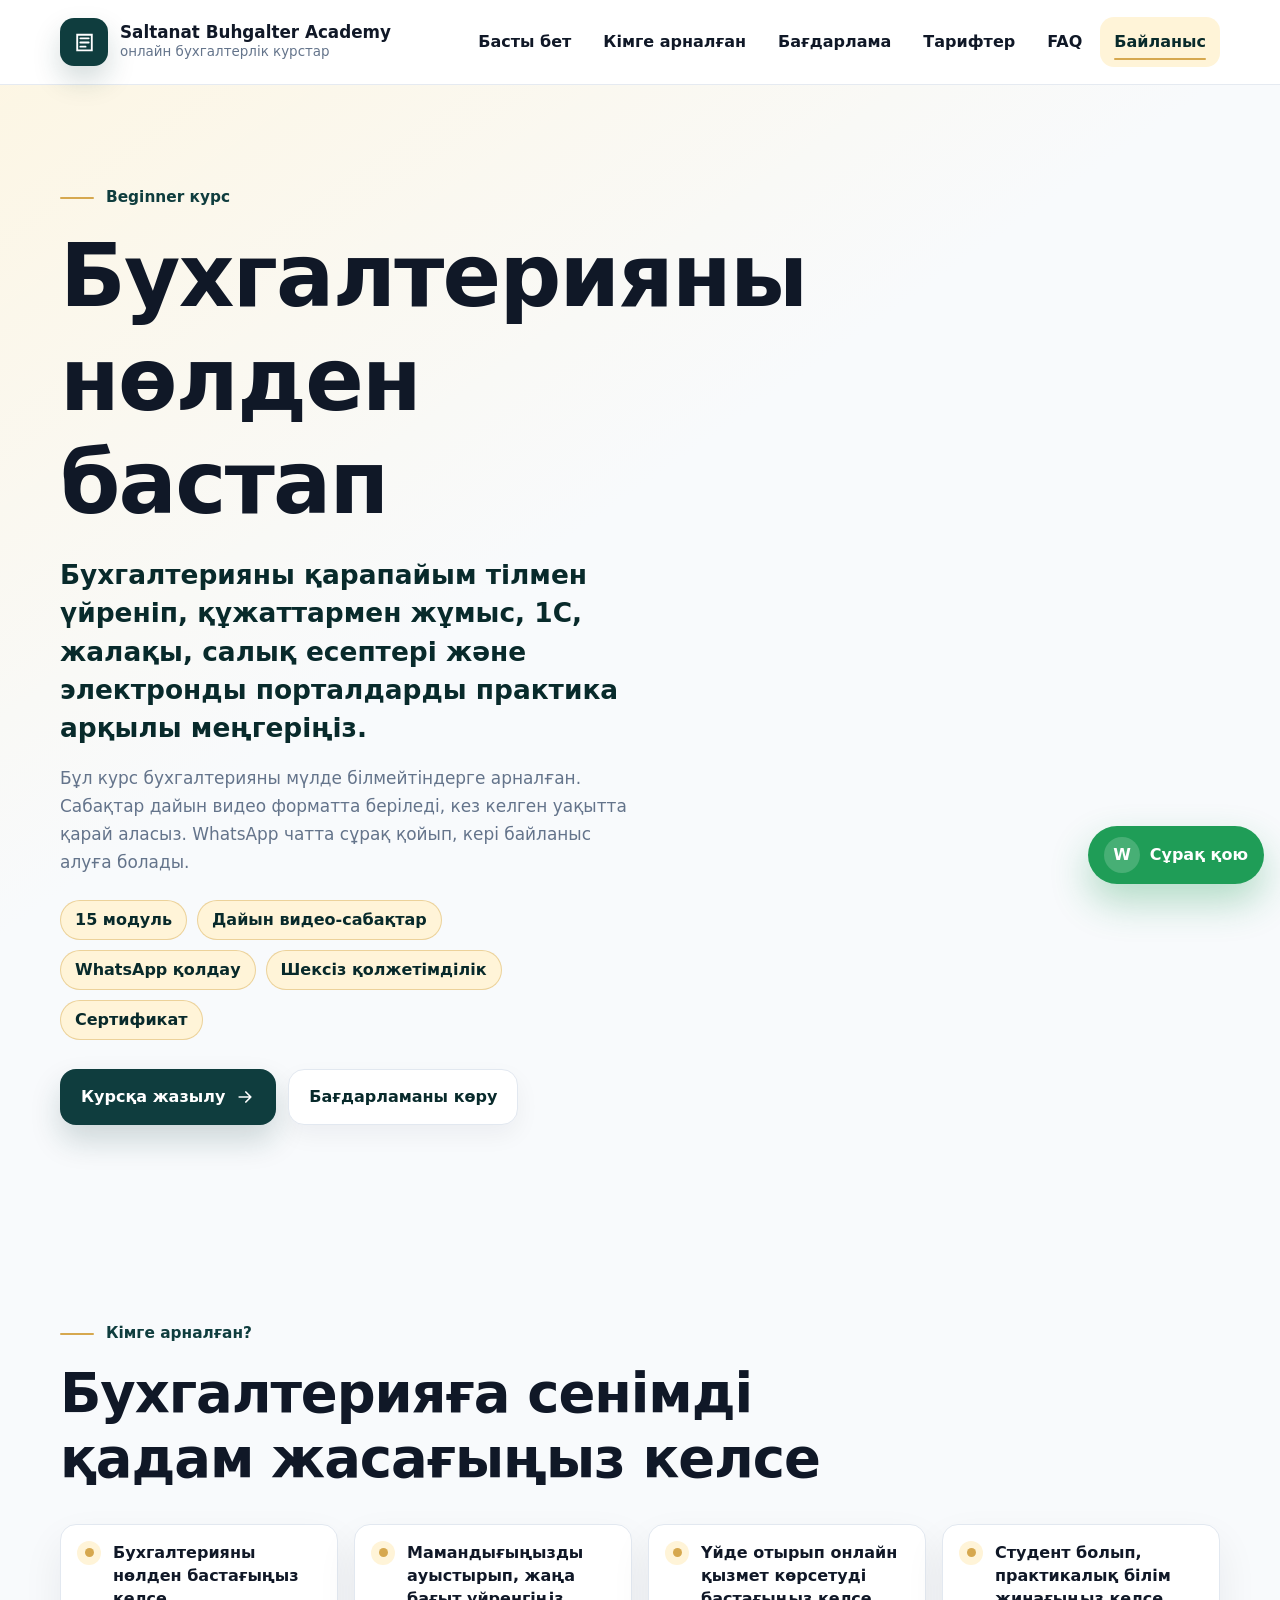
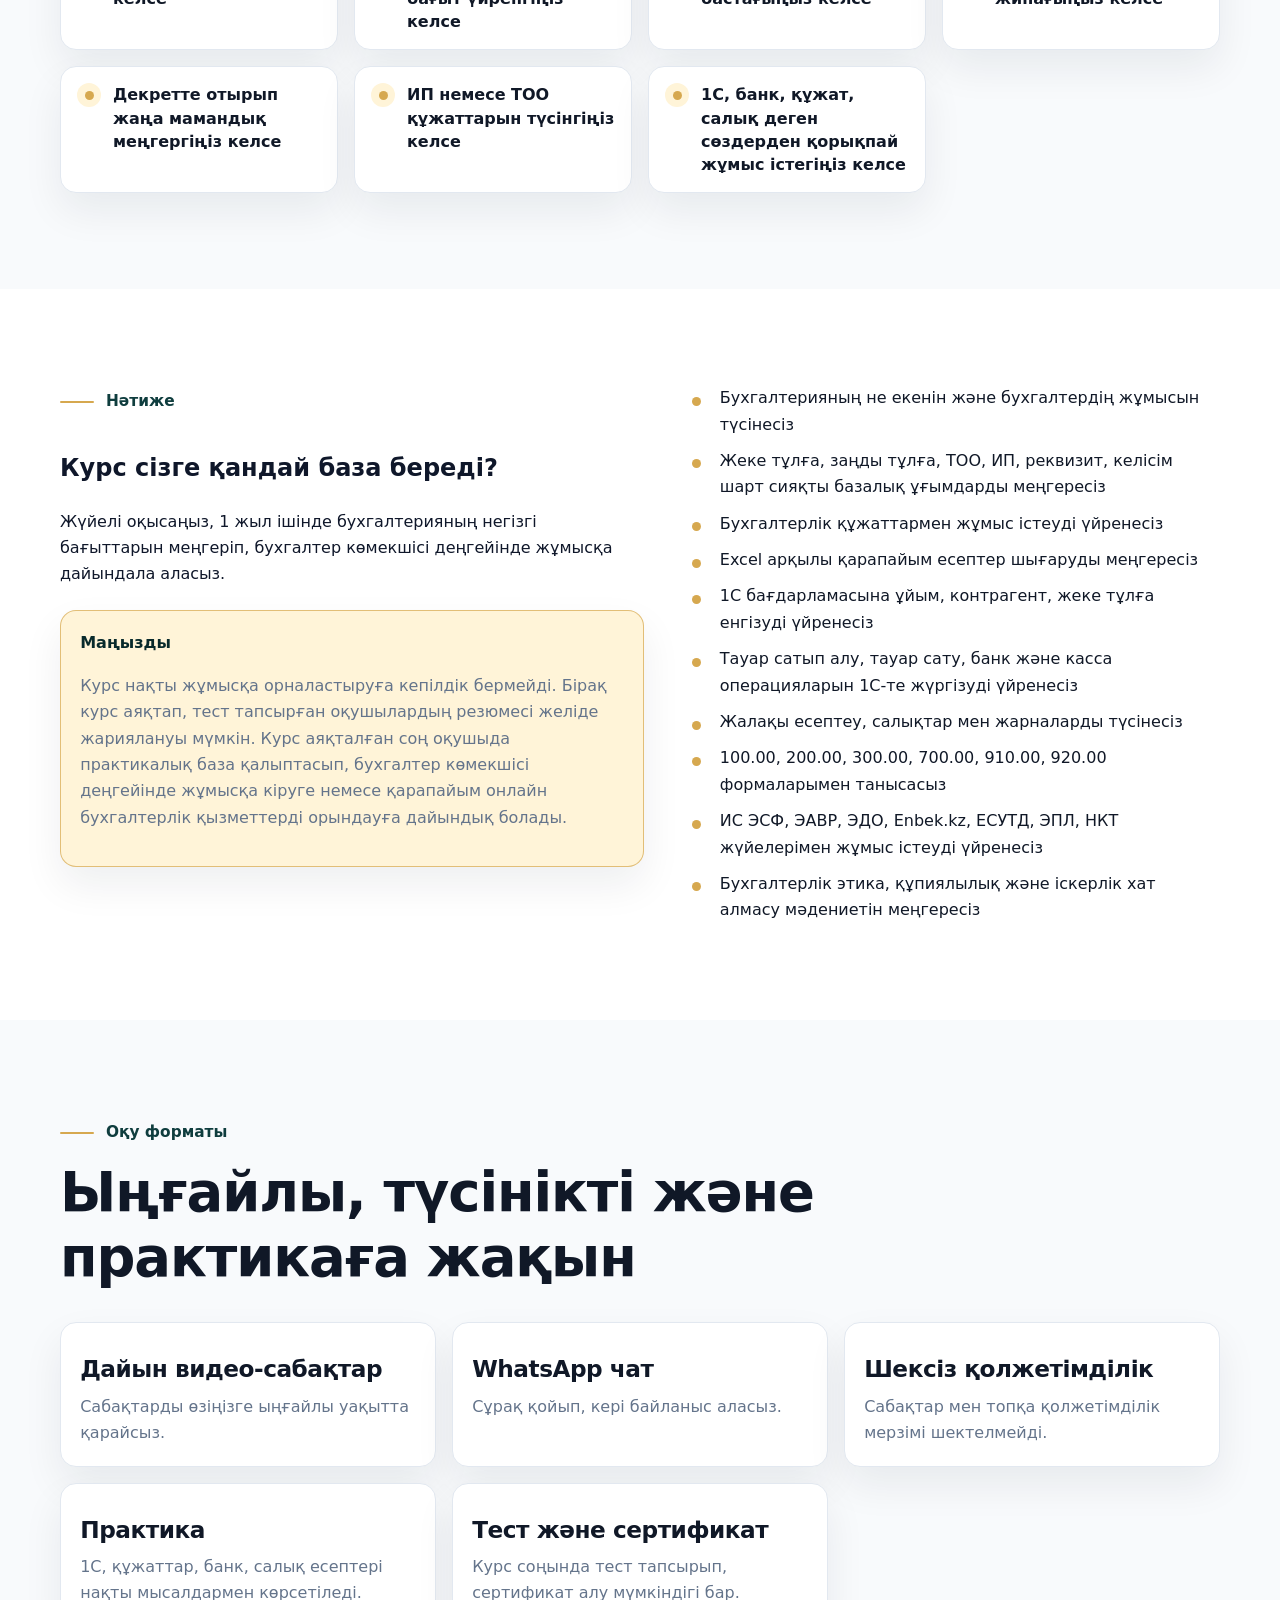
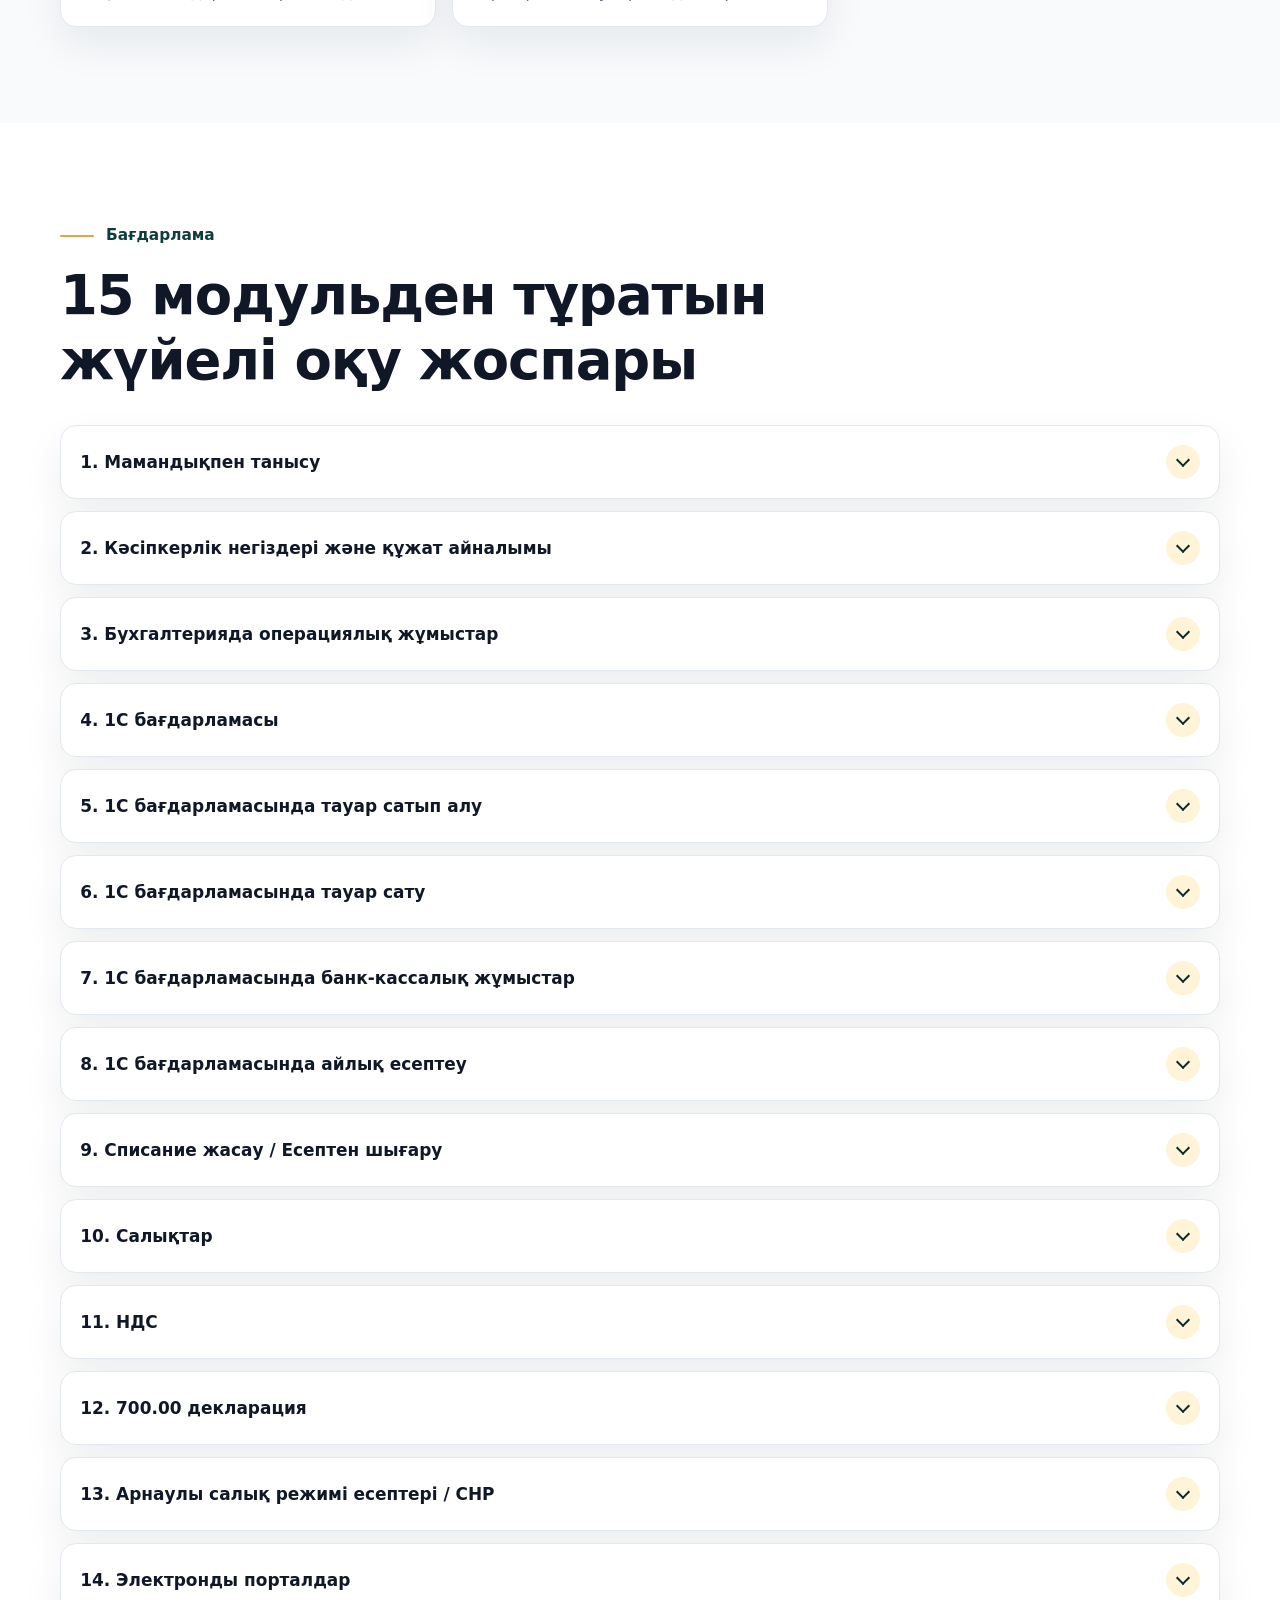
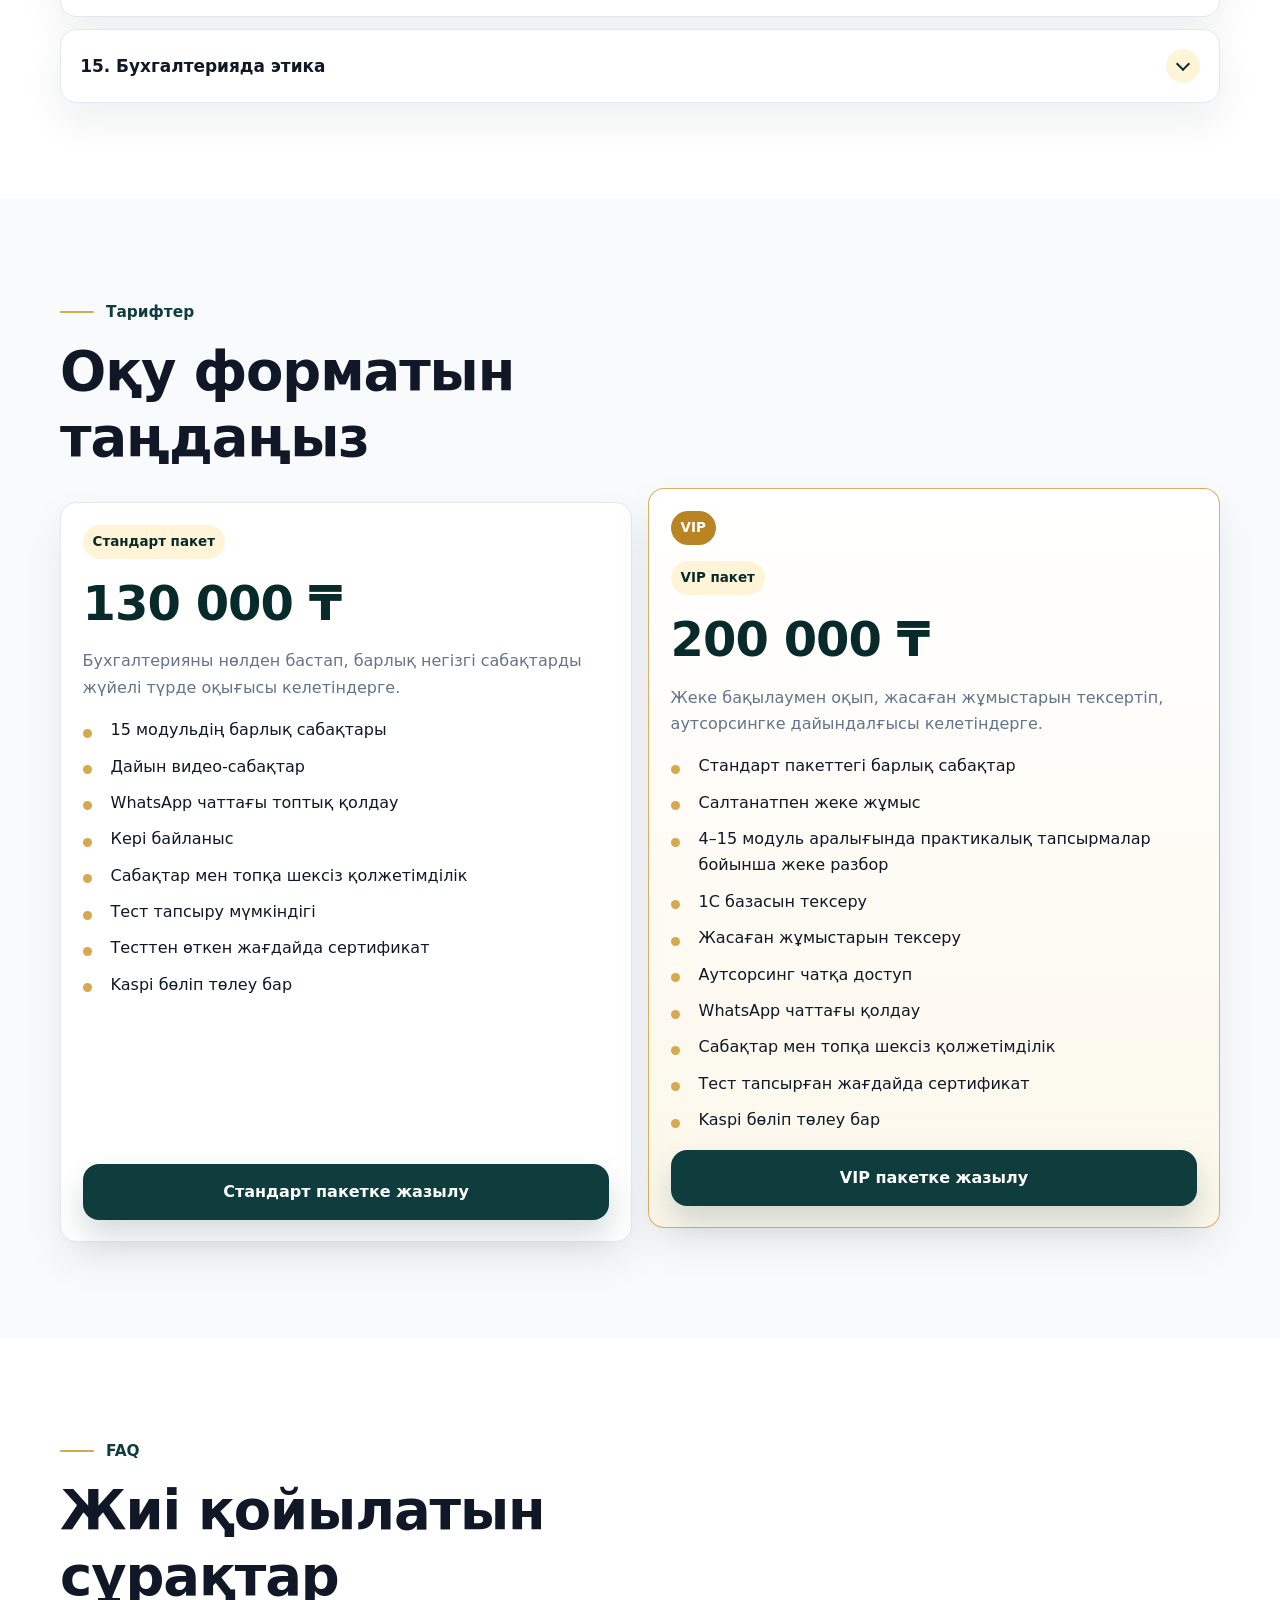
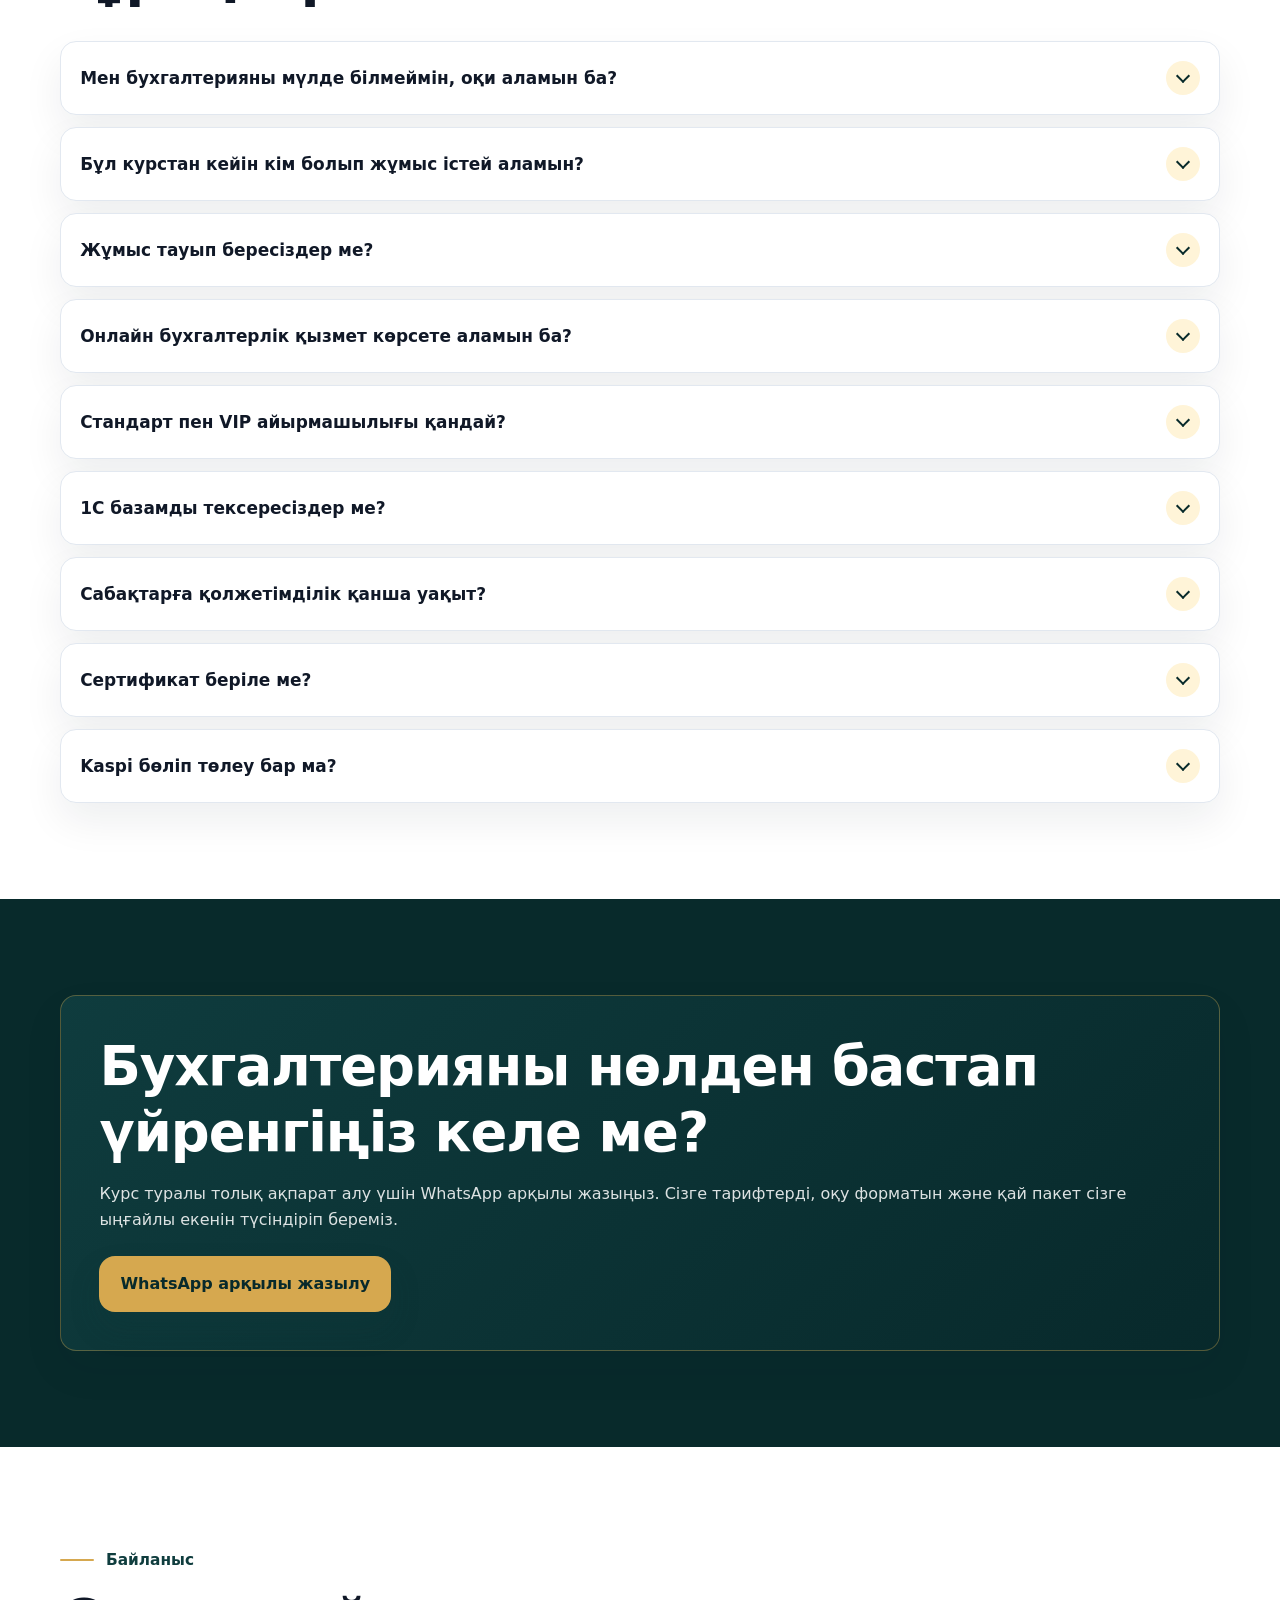
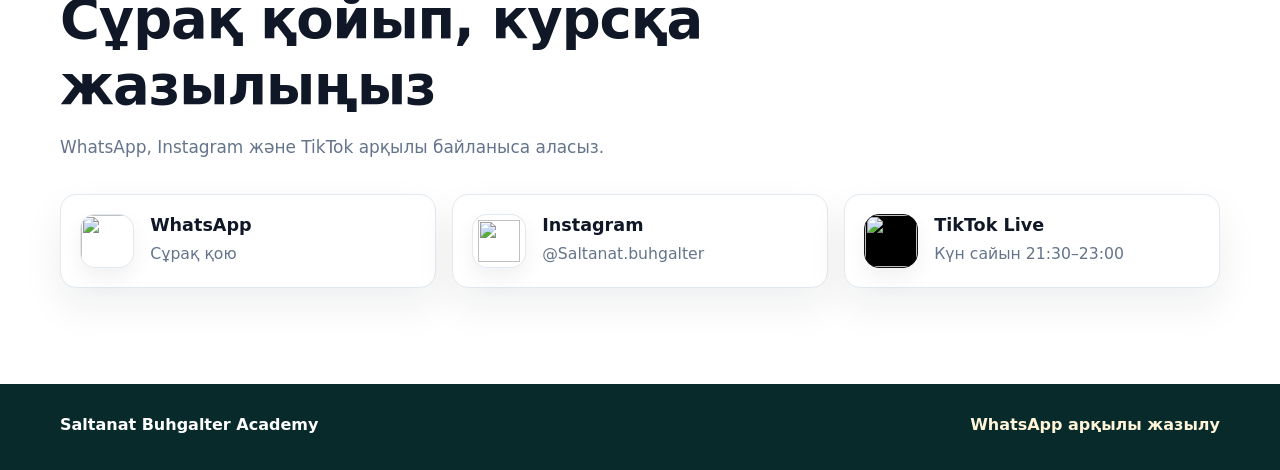
==== commit a93d2916: "it's done" ====
--- a/buhgalteriya-nolden/index.html
+++ b/buhgalteriya-nolden/index.html
@@ -8,7 +8,7 @@
 
     <meta property="og:title" content="Бухгалтерияны нөлден бастап — Saltanat Buhgalter Academy">
     <meta property="og:description" content="Бухгалтерияны нөлден бастап үйреніп, 1С, құжаттар, жалақы, салық есептері және электронды порталдармен жұмыс істеуді меңгеріңіз.">
-    <meta property="og:image" content="/img/speaker_photo.jpg">
+    <meta property="og:image" content="/img/Nolden.jpeg">
     <meta property="og:type" content="website">
 
     <meta name="theme-color" content="#0F3D3E">
@@ -82,7 +82,7 @@
 
           <aside class="hero-media" aria-label="Салтанат Шымбергенова">
             <div class="photo-card" data-photo-card>
-              <img src="/img/speaker_photo_2.jpeg" alt="Салтанат Шымбергенова" loading="eager" data-speaker-photo>
+              <img class="speaker-photo speaker-photo-nolden" src="/img/Nolden.jpeg" alt="Салтанат Шымбергенова" loading="eager" data-speaker-photo>
               <div class="photo-caption">
                 <strong>Салтанат Шымбергенова</strong>
                 <span>Практикаға негізделген оқу форматы</span>
@@ -311,9 +311,9 @@
             <p>WhatsApp, Instagram және TikTok арқылы байланыса аласыз.</p>
           </div>
           <div class="contact-grid">
-            <a class="contact-card" href="https://wa.me/77020897021?text=%D0%A1%D3%99%D0%BB%D0%B5%D0%BC%D0%B5%D1%82%D1%81%D1%96%D0%B7%20%D0%B1%D0%B5!%20%D0%91%D1%83%D1%85%D0%B3%D0%B0%D0%BB%D1%82%D0%B5%D1%80%D0%B8%D1%8F%D0%BD%D1%8B%20%D0%BD%D3%A9%D0%BB%D0%B4%D0%B5%D0%BD%20%D0%B1%D0%B0%D1%81%D1%82%D0%B0%D0%BF%20%D0%BA%D1%83%D1%80%D1%81%D1%8B%20%D1%82%D1%83%D1%80%D0%B0%D0%BB%D1%8B%20%D0%B0%D2%9B%D0%BF%D0%B0%D1%80%D0%B0%D1%82%20%D0%B0%D0%BB%D2%93%D1%8B%D0%BC%20%D0%BA%D0%B5%D0%BB%D0%B5%D0%B4%D1%96." target="_blank" rel="noopener noreferrer"><span class="contact-icon">W</span><span><strong>WhatsApp</strong><small>Сұрақ қою</small></span></a>
-            <a class="contact-card" href="https://www.instagram.com/saltanat.buhgalter/" target="_blank" rel="noopener noreferrer"><span class="contact-icon">IG</span><span><strong>Instagram</strong><small>@Saltanat.buhgalter</small></span></a>
-            <a class="contact-card" href="https://www.tiktok.com/@saltanat.buhgalter" target="_blank" rel="noopener noreferrer"><span class="contact-icon">TT</span><span><strong>TikTok Live</strong><small>Күн сайын 21:30–23:00</small></span></a>
+            <a class="contact-card" href="https://wa.me/77020897021?text=%D0%A1%D3%99%D0%BB%D0%B5%D0%BC%D0%B5%D1%82%D1%81%D1%96%D0%B7%20%D0%B1%D0%B5!%20%D0%91%D1%83%D1%85%D0%B3%D0%B0%D0%BB%D1%82%D0%B5%D1%80%D0%B8%D1%8F%D0%BD%D1%8B%20%D0%BD%D3%A9%D0%BB%D0%B4%D0%B5%D0%BD%20%D0%B1%D0%B0%D1%81%D1%82%D0%B0%D0%BF%20%D0%BA%D1%83%D1%80%D1%81%D1%8B%20%D1%82%D1%83%D1%80%D0%B0%D0%BB%D1%8B%20%D0%B0%D2%9B%D0%BF%D0%B0%D1%80%D0%B0%D1%82%20%D0%B0%D0%BB%D2%93%D1%8B%D0%BC%20%D0%BA%D0%B5%D0%BB%D0%B5%D0%B4%D1%96." target="_blank" rel="noopener noreferrer"><span class="contact-icon icon-frame icon-whatsapp" aria-hidden="true"><img src="/img/WhatsApp.jpg" alt=""></span><span><strong>WhatsApp</strong><small>Сұрақ қою</small></span></a>
+            <a class="contact-card" href="https://www.instagram.com/saltanat.buhgalter/" target="_blank" rel="noopener noreferrer"><span class="contact-icon icon-frame icon-instagram" aria-hidden="true"><img src="/img/Instagramm.jpg" alt=""></span><span><strong>Instagram</strong><small>@Saltanat.buhgalter</small></span></a>
+            <a class="contact-card" href="https://www.tiktok.com/@saltanat.buhgalter" target="_blank" rel="noopener noreferrer"><span class="contact-icon icon-frame icon-tiktok" aria-hidden="true"><img src="/img/Tik-Tok.png" alt=""></span><span><strong>TikTok Live</strong><small>Күн сайын 21:30–23:00</small></span></a>
           </div>
         </div>
       </section>
--- a/src/styles.css
+++ b/src/styles.css
@@ -450,7 +450,8 @@
 
 .photo-card {
   position: relative;
-  min-height: 420px;
+  height: min(78vh, 430px);
+  min-height: 360px;
   overflow: hidden;
   border: 1px solid rgba(226, 232, 240, 0.9);
   border-radius: var(--radius-lg);
@@ -464,17 +465,34 @@
   left: 0;
   right: 0;
   bottom: 0;
-  height: 38%;
-  background: linear-gradient(0deg, #ffffff 0%, rgba(255, 255, 255, 0.96) 34%, rgba(255, 255, 255, 0.14) 100%);
+  height: 44%;
+  background: linear-gradient(0deg, #ffffff 0%, rgba(255, 255, 255, 0.98) 40%, rgba(255, 255, 255, 0.12) 100%);
   pointer-events: none;
 }
 
 .photo-card img {
   width: 100%;
   height: 100%;
-  min-height: 420px;
+  min-height: 360px;
   object-fit: cover;
+  object-position: 50% 34%;
+  transform: scale(1.1);
+  transform-origin: center center;
+}
+
+.speaker-photo-home {
+  object-position: 50% 38%;
+  transform: scale(1.13);
+}
+
+.speaker-photo-nolden {
+  object-position: 50% 35%;
+  transform: scale(1.12);
+}
+
+.speaker-photo-nds {
   object-position: 50% 30%;
+  transform: scale(1.12);
 }
 
 .photo-card.is-missing {
@@ -898,55 +916,83 @@
   font-size: 0.98rem;
 }
 
-.kaspi-logo,
-.card-logo,
-.pay-icon,
-.contact-icon {
-  min-width: 72px;
-  height: 44px;
+.icon-frame {
   display: inline-grid;
   place-items: center;
-  border-radius: 12px;
-  color: #ffffff;
-  background: var(--color-kaspi);
-  font-weight: 900;
-}
-
-.kaspi-logo.red {
-  min-width: 92px;
-}
-
-.card-logo {
-  position: relative;
-  min-width: 78px;
-  background: transparent;
-}
-
-.card-logo span {
-  position: absolute;
-  width: 38px;
-  height: 38px;
-  border-radius: 50%;
-  opacity: 0.94;
-}
-
-.card-logo span:first-child {
-  left: 8px;
-  background: #e51b2b;
-}
-
-.card-logo span:last-child {
-  right: 8px;
-  background: #f5a623;
-  mix-blend-mode: multiply;
-}
-
-.pay-icon,
+  flex: 0 0 auto;
+  overflow: hidden;
+  border: 1px solid rgba(226, 232, 240, 0.95);
+  background: #ffffff;
+  box-shadow: 0 10px 22px rgba(15, 23, 42, 0.06);
+}
+
+.icon-frame img {
+  display: block;
+  width: 100%;
+  height: 100%;
+  object-fit: contain;
+}
+
 .contact-icon {
-  min-width: 48px;
-  width: 48px;
-  background: var(--color-primary);
-  font-size: 0.9rem;
+  width: 54px;
+  height: 54px;
+  min-width: 54px;
+  border-radius: 15px;
+}
+
+.icon-whatsapp img {
+  width: 74px;
+  height: 74px;
+  max-width: none;
+  object-fit: cover;
+}
+
+.icon-instagram {
+  padding: 5px;
+}
+
+.icon-tiktok {
+  padding: 0;
+  border-color: #111111;
+  background: #000000;
+}
+
+.icon-tiktok img {
+  object-fit: cover;
+}
+
+.payment-icon {
+  width: 88px;
+  height: 54px;
+  min-width: 88px;
+  border-radius: 16px;
+  padding: 7px;
+}
+
+.icon-kaspi img {
+  width: 42px;
+  height: 42px;
+}
+
+.icon-kaspi-red {
+  padding: 0;
+  background: #ffffff;
+}
+
+.icon-kaspi-red img {
+  width: 100%;
+  height: 100%;
+  object-fit: cover;
+  transform: scale(1.08);
+}
+
+.icon-kaspi-installment {
+  padding: 4px;
+}
+
+.icon-kaspi-installment img {
+  object-fit: contain;
+  transform: scale(1.08);
 }
 
 .contact-grid {
@@ -1109,6 +1155,7 @@
 
   .photo-card,
   .photo-card img {
+    height: min(74vh, 620px);
     min-height: 560px;
   }
 
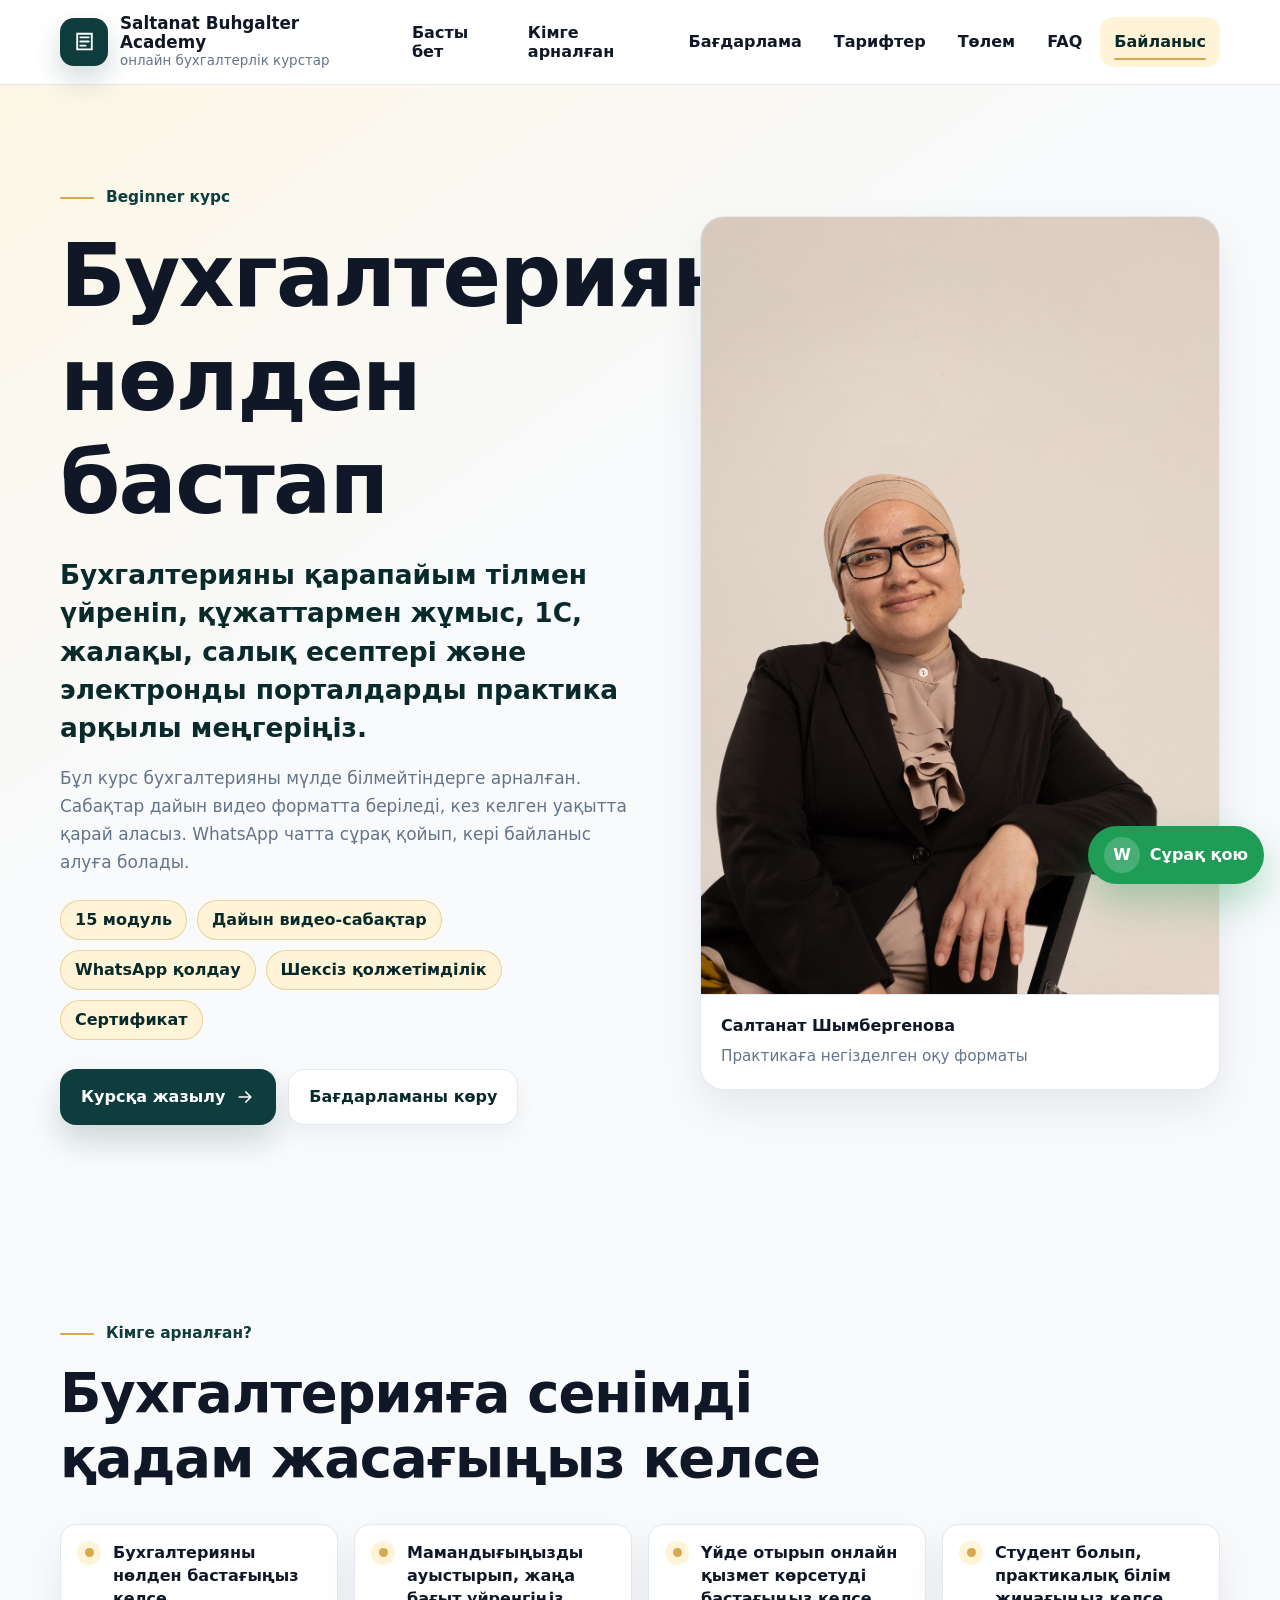
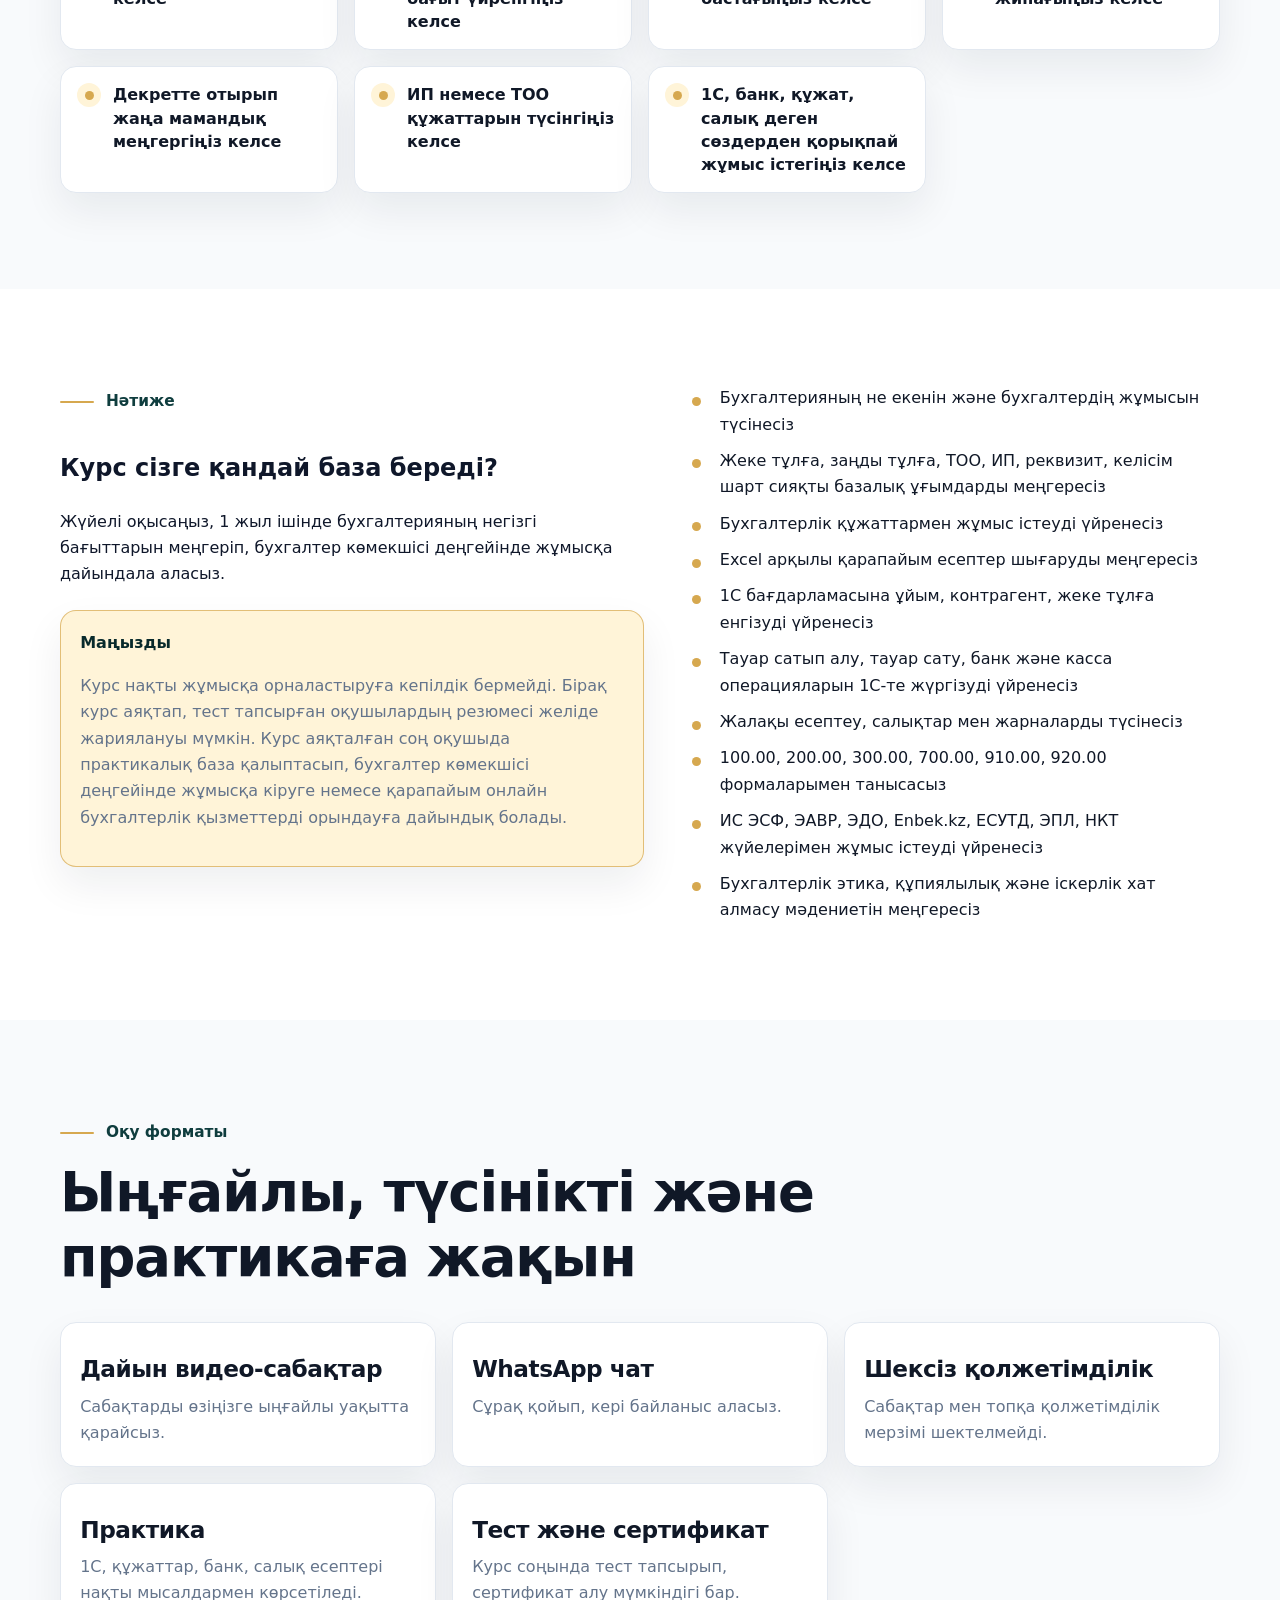
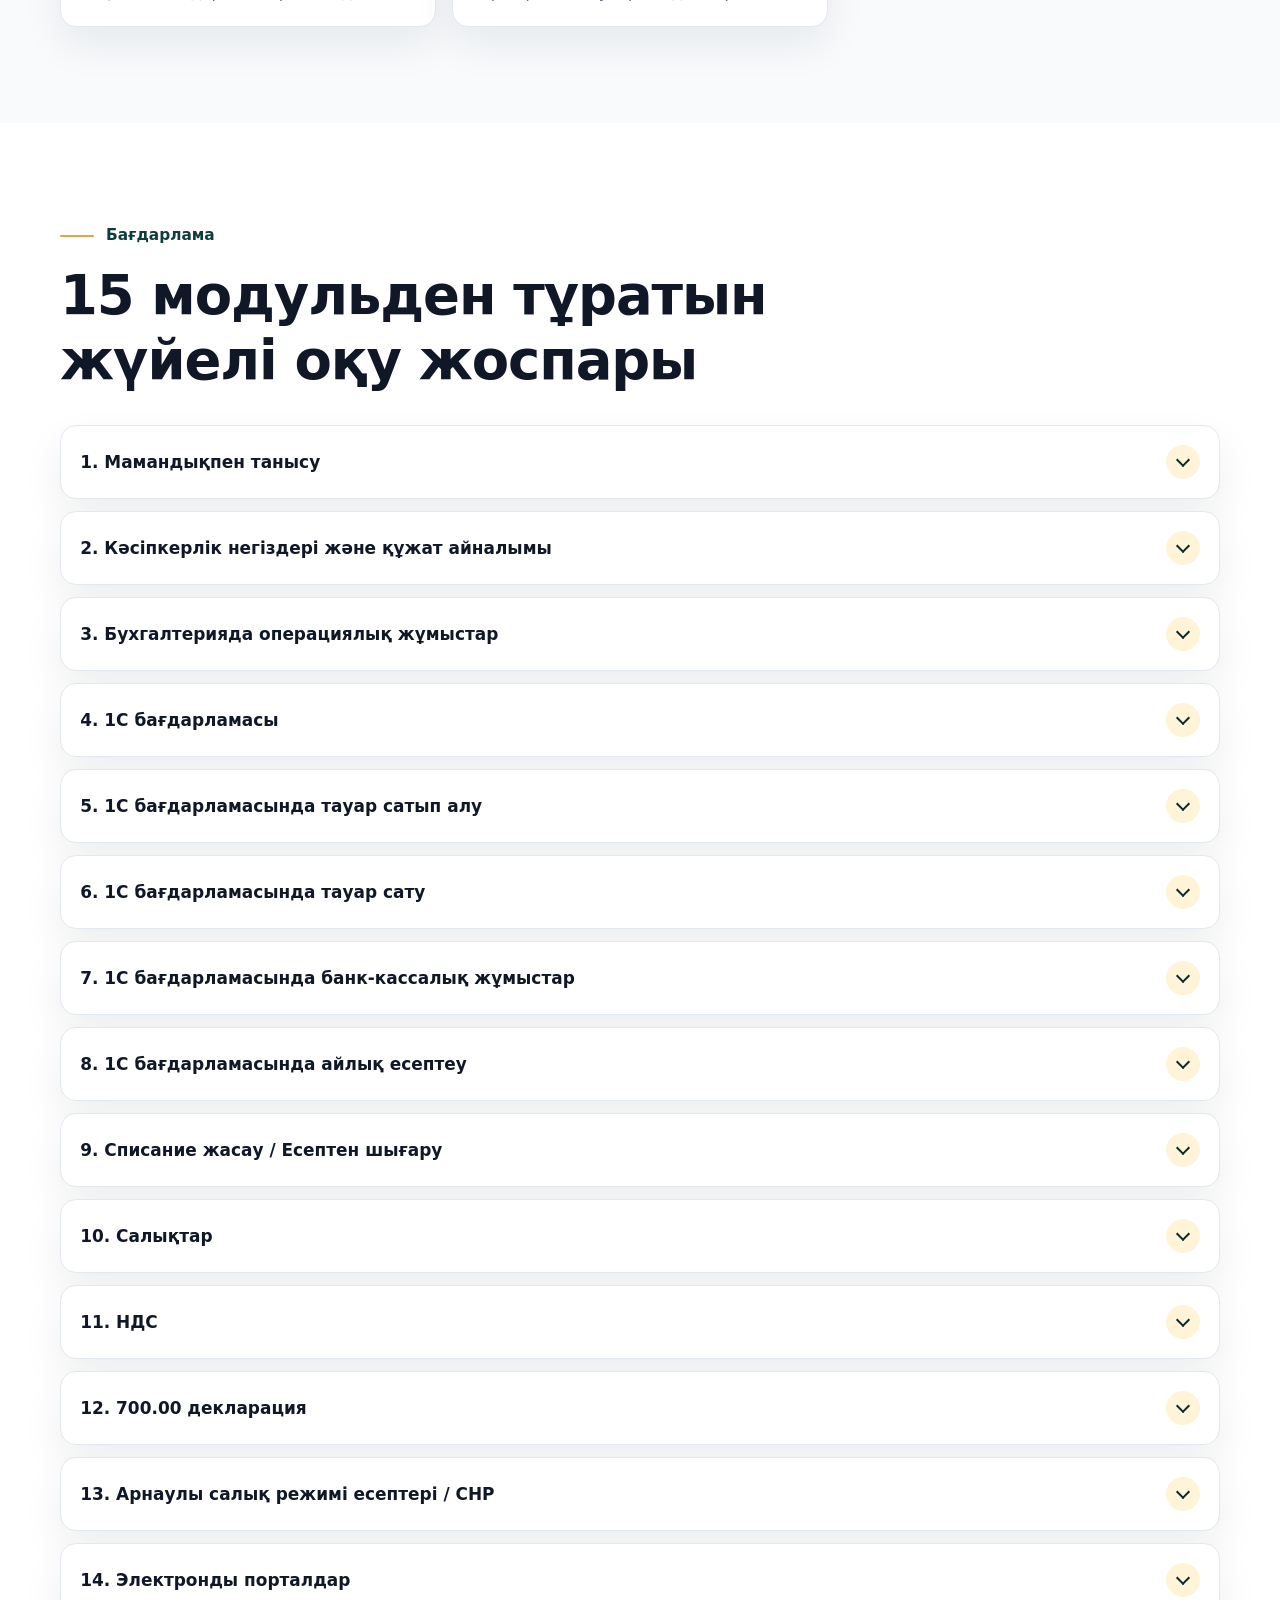
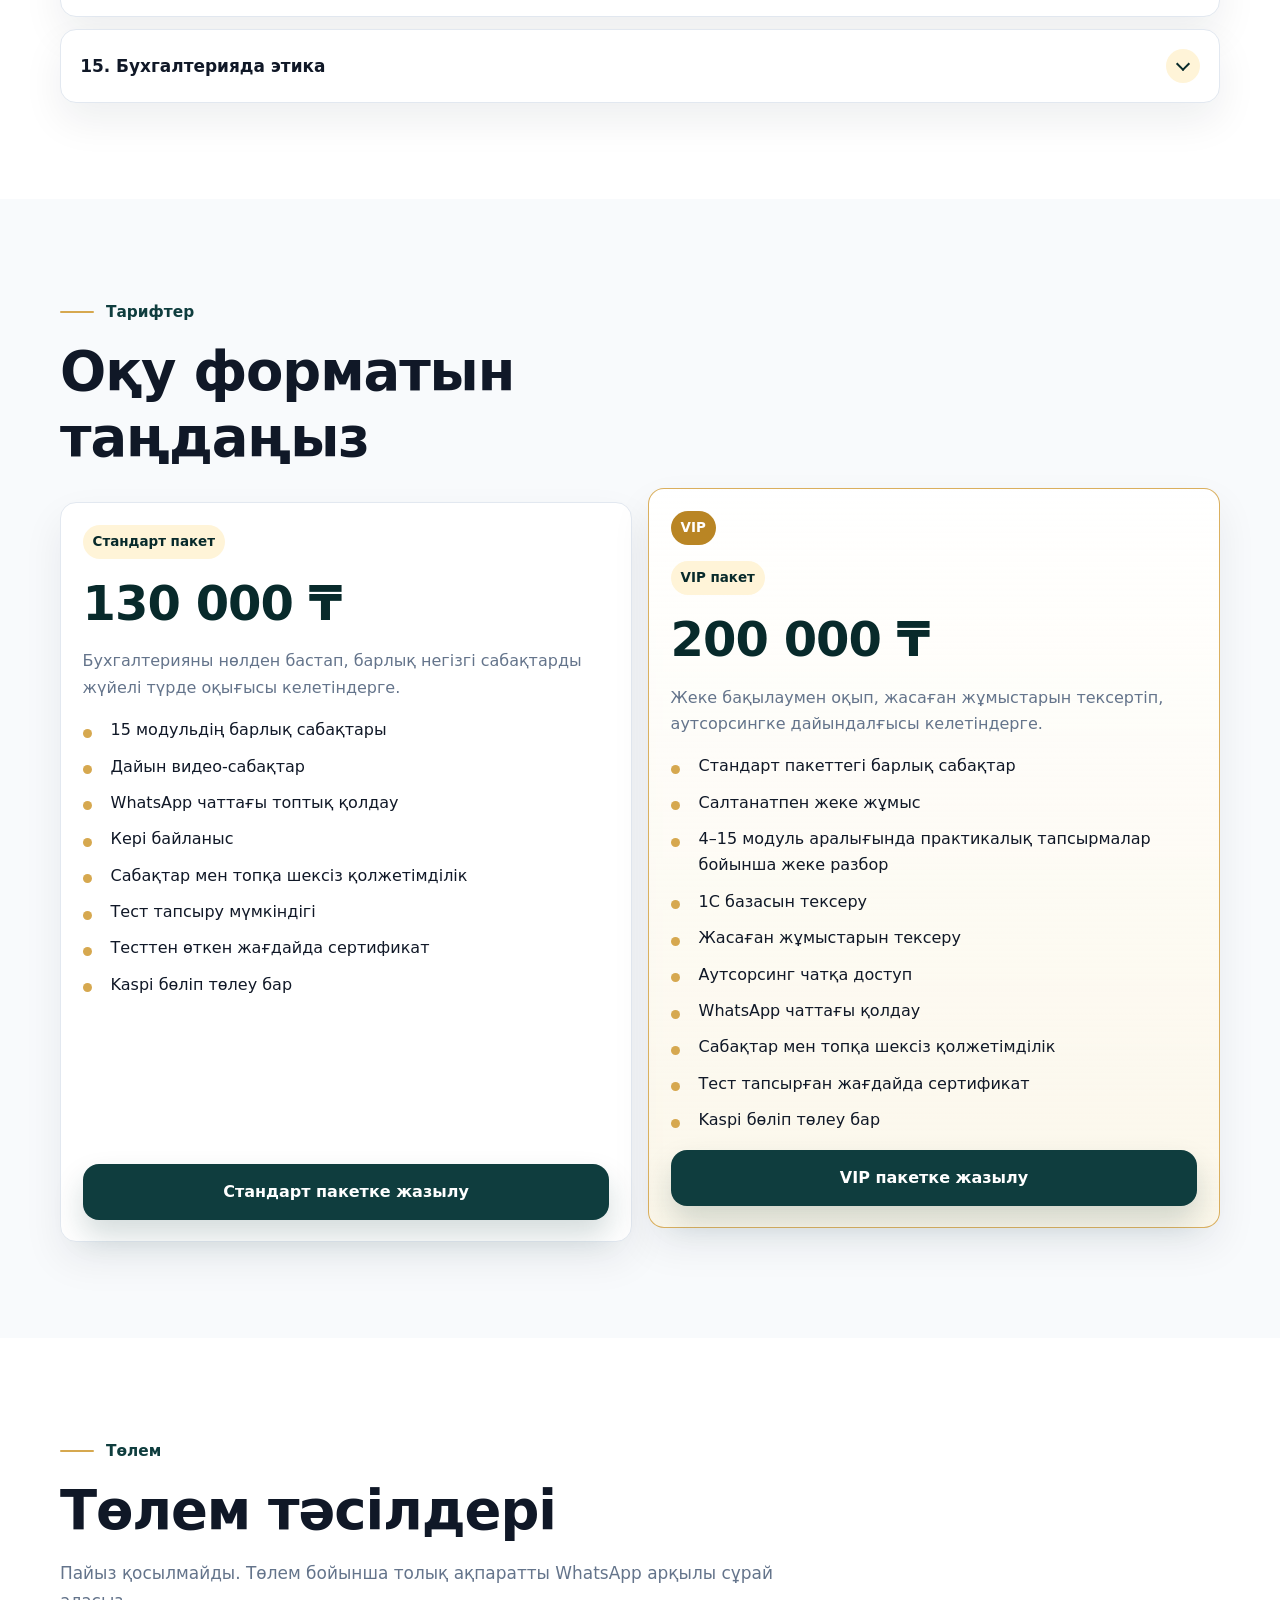
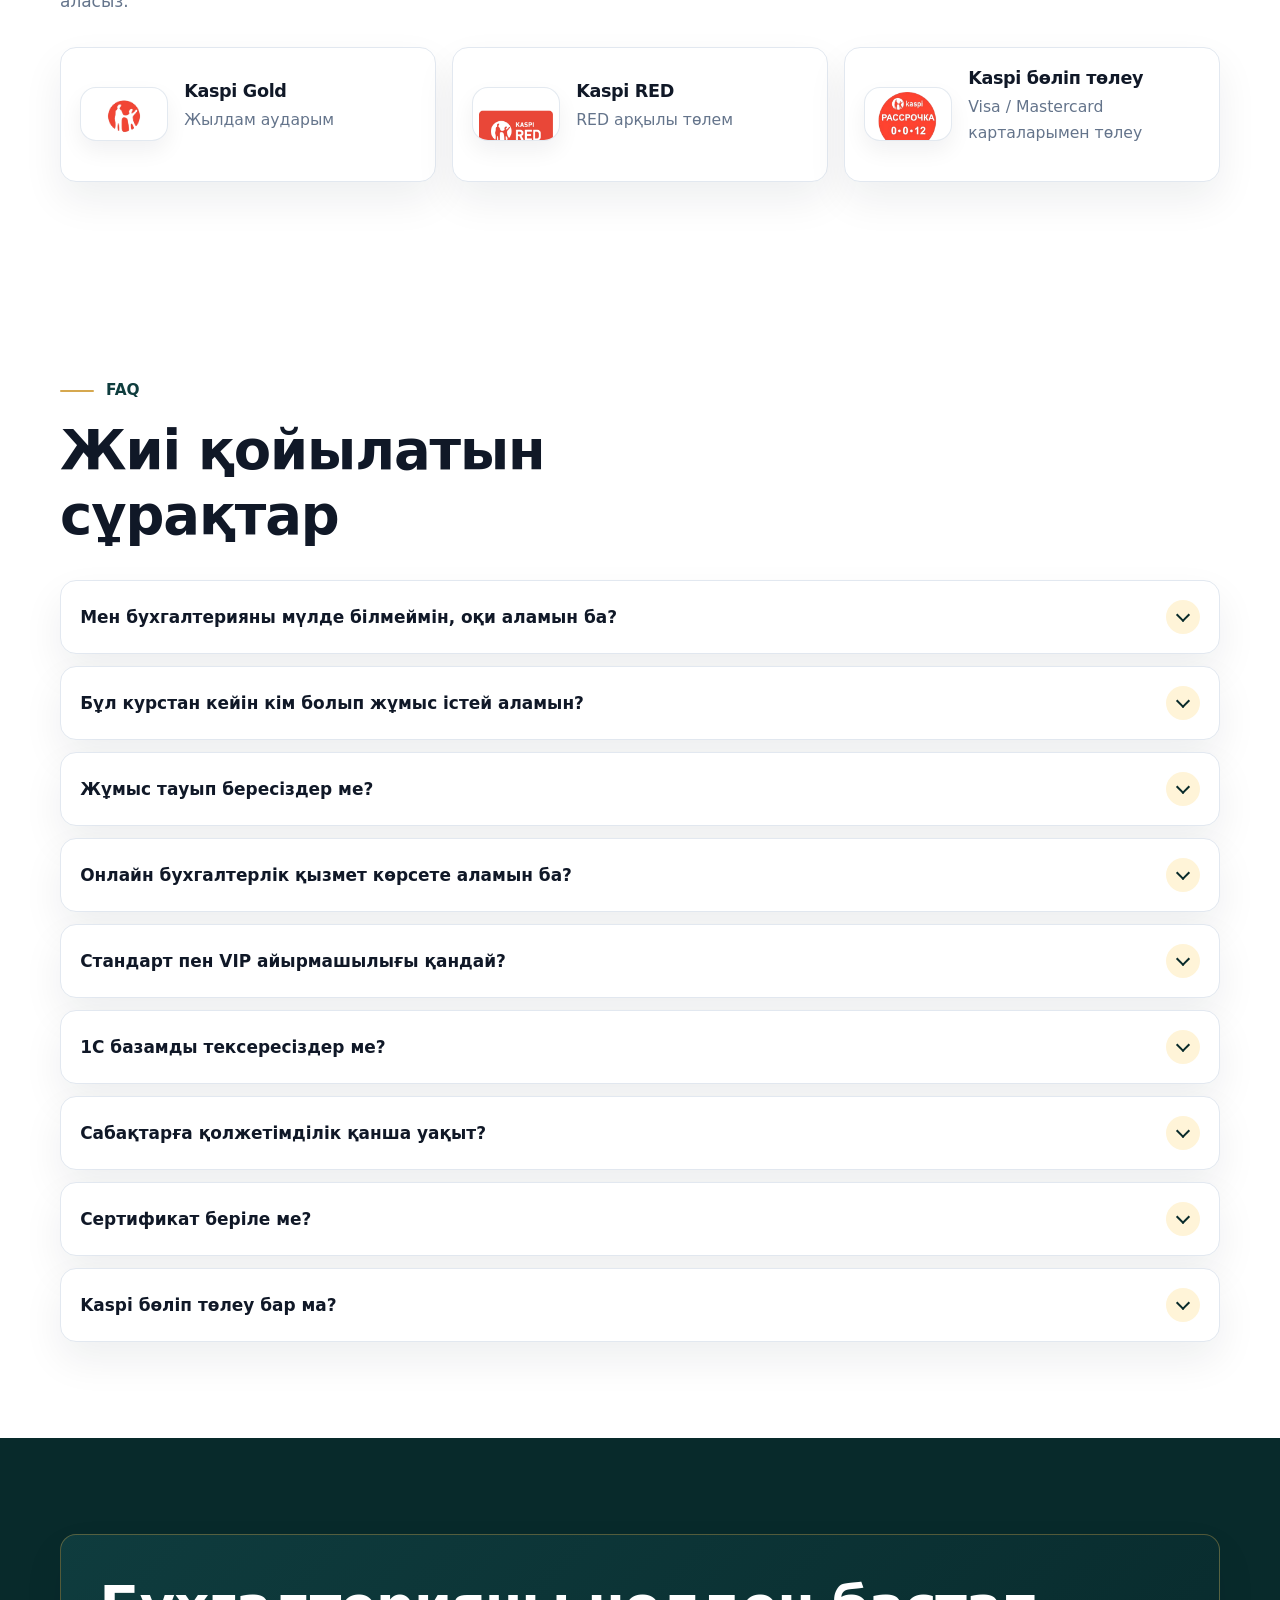
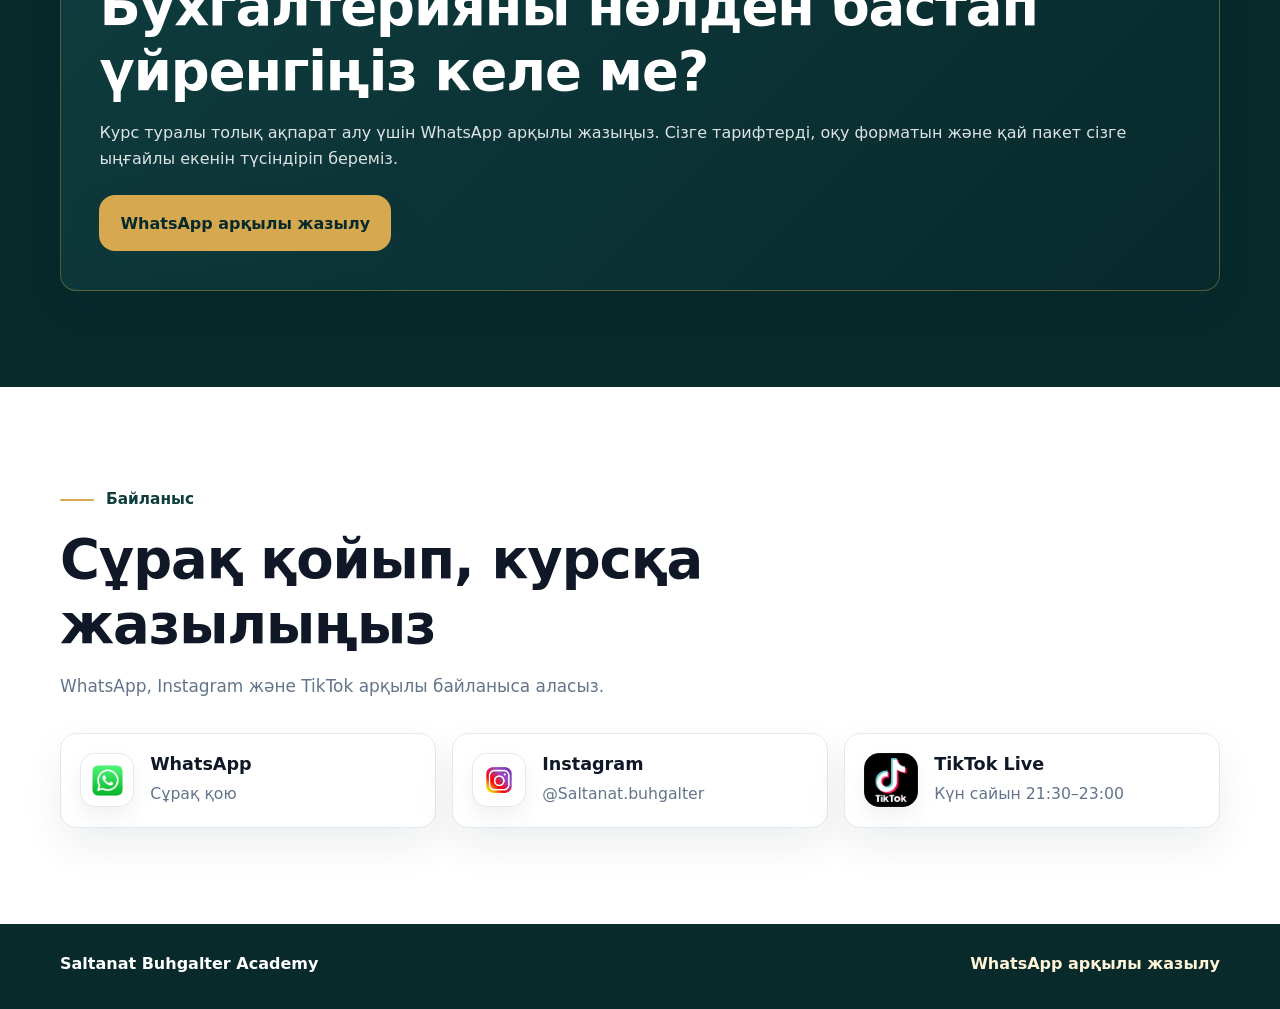
==== commit b8207272: "it's done" ====
--- a/buhgalteriya-nolden/index.html
+++ b/buhgalteriya-nolden/index.html
@@ -46,6 +46,7 @@
           <a href="#audience">Кімге арналған</a>
           <a href="#program">Бағдарлама</a>
           <a href="#tariffs">Тарифтер</a>
+          <a href="#payments">Төлем</a>
           <a href="#faq">FAQ</a>
           <a href="#contact">Байланыс</a>
         </div>
@@ -272,6 +273,37 @@
         </div>
       </section>
 
+      <section class="section section-soft" id="payments">
+        <div class="container">
+          <div class="section-head">
+            <span class="section-label">Төлем</span>
+            <h2>Төлем тәсілдері</h2>
+            <p>Пайыз қосылмайды. Төлем бойынша толық ақпаратты WhatsApp арқылы сұрай аласыз.</p>
+          </div>
+
+          <div class="payment-grid">
+            <article class="payment-card">
+              <span class="payment-icon icon-frame icon-kaspi" aria-hidden="true">
+                <img src="/img/kaspi-removebg-preview.png" alt="">
+              </span>
+              <div><h3>Kaspi Gold</h3><p>Жылдам аударым</p></div>
+            </article>
+            <article class="payment-card">
+              <span class="payment-icon icon-frame icon-kaspi-red" aria-hidden="true">
+                <img src="/img/Kaspi_red-removebg-preview.png" alt="">
+              </span>
+              <div><h3>Kaspi RED</h3><p>RED арқылы төлем</p></div>
+            </article>
+            <article class="payment-card">
+              <span class="payment-icon icon-frame icon-kaspi-installment" aria-hidden="true">
+                <img src="/img/kaspi_bolip_toleu-removebg-preview.png" alt="">
+              </span>
+              <div><h3>Kaspi бөліп төлеу</h3><p>Visa / Mastercard карталарымен төлеу</p></div>
+            </article>
+          </div>
+        </div>
+      </section>
+
       <section class="section section-soft" id="faq">
         <div class="container">
           <div class="section-head">
@@ -311,8 +343,8 @@
             <p>WhatsApp, Instagram және TikTok арқылы байланыса аласыз.</p>
           </div>
           <div class="contact-grid">
-            <a class="contact-card" href="https://wa.me/77020897021?text=%D0%A1%D3%99%D0%BB%D0%B5%D0%BC%D0%B5%D1%82%D1%81%D1%96%D0%B7%20%D0%B1%D0%B5!%20%D0%91%D1%83%D1%85%D0%B3%D0%B0%D0%BB%D1%82%D0%B5%D1%80%D0%B8%D1%8F%D0%BD%D1%8B%20%D0%BD%D3%A9%D0%BB%D0%B4%D0%B5%D0%BD%20%D0%B1%D0%B0%D1%81%D1%82%D0%B0%D0%BF%20%D0%BA%D1%83%D1%80%D1%81%D1%8B%20%D1%82%D1%83%D1%80%D0%B0%D0%BB%D1%8B%20%D0%B0%D2%9B%D0%BF%D0%B0%D1%80%D0%B0%D1%82%20%D0%B0%D0%BB%D2%93%D1%8B%D0%BC%20%D0%BA%D0%B5%D0%BB%D0%B5%D0%B4%D1%96." target="_blank" rel="noopener noreferrer"><span class="contact-icon icon-frame icon-whatsapp" aria-hidden="true"><img src="/img/WhatsApp.jpg" alt=""></span><span><strong>WhatsApp</strong><small>Сұрақ қою</small></span></a>
-            <a class="contact-card" href="https://www.instagram.com/saltanat.buhgalter/" target="_blank" rel="noopener noreferrer"><span class="contact-icon icon-frame icon-instagram" aria-hidden="true"><img src="/img/Instagramm.jpg" alt=""></span><span><strong>Instagram</strong><small>@Saltanat.buhgalter</small></span></a>
+            <a class="contact-card" href="https://wa.me/77020897021?text=%D0%A1%D3%99%D0%BB%D0%B5%D0%BC%D0%B5%D1%82%D1%81%D1%96%D0%B7%20%D0%B1%D0%B5!%20%D0%91%D1%83%D1%85%D0%B3%D0%B0%D0%BB%D1%82%D0%B5%D1%80%D0%B8%D1%8F%D0%BD%D1%8B%20%D0%BD%D3%A9%D0%BB%D0%B4%D0%B5%D0%BD%20%D0%B1%D0%B0%D1%81%D1%82%D0%B0%D0%BF%20%D0%BA%D1%83%D1%80%D1%81%D1%8B%20%D1%82%D1%83%D1%80%D0%B0%D0%BB%D1%8B%20%D0%B0%D2%9B%D0%BF%D0%B0%D1%80%D0%B0%D1%82%20%D0%B0%D0%BB%D2%93%D1%8B%D0%BC%20%D0%BA%D0%B5%D0%BB%D0%B5%D0%B4%D1%96." target="_blank" rel="noopener noreferrer"><span class="contact-icon icon-frame icon-whatsapp" aria-hidden="true"><img src="/img/WhatsApp-removebg-preview.png" alt=""></span><span><strong>WhatsApp</strong><small>Сұрақ қою</small></span></a>
+            <a class="contact-card" href="https://www.instagram.com/saltanat.buhgalter/" target="_blank" rel="noopener noreferrer"><span class="contact-icon icon-frame icon-instagram" aria-hidden="true"><img src="/img/Instagramm-removebg-preview.png" alt=""></span><span><strong>Instagram</strong><small>@Saltanat.buhgalter</small></span></a>
             <a class="contact-card" href="https://www.tiktok.com/@saltanat.buhgalter" target="_blank" rel="noopener noreferrer"><span class="contact-icon icon-frame icon-tiktok" aria-hidden="true"><img src="/img/Tik-Tok.png" alt=""></span><span><strong>TikTok Live</strong><small>Күн сайын 21:30–23:00</small></span></a>
           </div>
         </div>
--- a/src/styles.css
+++ b/src/styles.css
@@ -446,53 +446,47 @@
 
 .hero-media {
   min-width: 0;
+  width: min(100%, 520px);
+  justify-self: center;
 }
 
 .photo-card {
   position: relative;
-  height: min(78vh, 430px);
-  min-height: 360px;
+  display: flex;
+  flex-direction: column;
+  height: auto;
+  min-height: 0;
   overflow: hidden;
   border: 1px solid rgba(226, 232, 240, 0.9);
   border-radius: var(--radius-lg);
-  background: #eaded3;
+  background: var(--color-surface);
   box-shadow: var(--shadow-soft);
 }
 
 .photo-card::after {
-  content: "";
-  position: absolute;
-  left: 0;
-  right: 0;
-  bottom: 0;
-  height: 44%;
-  background: linear-gradient(0deg, #ffffff 0%, rgba(255, 255, 255, 0.98) 40%, rgba(255, 255, 255, 0.12) 100%);
-  pointer-events: none;
+  display: none;
 }
 
 .photo-card img {
   width: 100%;
-  height: 100%;
-  min-height: 360px;
+  aspect-ratio: 2 / 3;
+  height: auto;
+  min-height: 0;
   object-fit: cover;
-  object-position: 50% 34%;
-  transform: scale(1.1);
-  transform-origin: center center;
-}
-
-.speaker-photo-home {
-  object-position: 50% 38%;
-  transform: scale(1.13);
-}
-
-.speaker-photo-nolden {
-  object-position: 50% 35%;
-  transform: scale(1.12);
-}
-
-.speaker-photo-nds {
-  object-position: 50% 30%;
-  transform: scale(1.12);
+  object-position: 50% 56%;
+  transform: none;
+}
+
+.photo-card .speaker-photo-home {
+  object-position: 50% 58%;
+}
+
+.photo-card .speaker-photo-nolden {
+  object-position: 50% 56%;
+}
+
+.photo-card .speaker-photo-nds {
+  object-position: 50% 57%;
 }
 
 .photo-card.is-missing {
@@ -500,18 +494,17 @@
 }
 
 .photo-caption {
-  position: absolute;
-  left: 18px;
-  right: 18px;
-  bottom: 18px;
+  position: relative;
   z-index: 1;
-  padding: 16px;
-  border: 1px solid rgba(226, 232, 240, 0.9);
-  border-radius: 18px;
+  margin: 0;
+  padding: 18px 20px 20px;
+  border: 0;
+  border-top: 1px solid rgba(226, 232, 240, 0.9);
+  border-radius: 0;
   color: var(--color-heading);
-  background: rgba(255, 255, 255, 0.92);
-  backdrop-filter: blur(12px);
-  box-shadow: 0 14px 28px rgba(15, 23, 42, 0.08);
+  background: #ffffff;
+  backdrop-filter: none;
+  box-shadow: none;
 }
 
 .photo-caption strong,
@@ -885,9 +878,24 @@
   background: var(--color-gold);
 }
 
-.live-icon svg {
+.live-icon img {
   width: 36px;
   height: 36px;
+  object-fit: cover;
+}
+
+.live-icon-image {
+  overflow: hidden;
+  padding: 0;
+  color: #ffffff;
+  background: #000000;
+}
+
+.live-icon-image img {
+  width: 100%;
+  height: 100%;
+  transform: scale(1.32);
+  transform-origin: center 38%;
 }
 
 .payment-card,
@@ -941,10 +949,10 @@
 }
 
 .icon-whatsapp img {
-  width: 74px;
-  height: 74px;
-  max-width: none;
-  object-fit: cover;
+  width: 82%;
+  height: 82%;
+  max-width: 82%;
+  object-fit: contain;
 }
 
 .icon-instagram {
@@ -975,15 +983,15 @@
 }
 
 .icon-kaspi-red {
-  padding: 0;
+  padding: 6px;
   background: #ffffff;
 }
 
 .icon-kaspi-red img {
   width: 100%;
   height: 100%;
-  object-fit: cover;
-  transform: scale(1.08);
+  object-fit: contain;
+  transform: none;
 }
 
 .icon-kaspi-installment {
@@ -992,7 +1000,7 @@
 
 .icon-kaspi-installment img {
   object-fit: contain;
-  transform: scale(1.08);
+  transform: none;
 }
 
 .contact-grid {
@@ -1153,10 +1161,18 @@
     grid-template-columns: minmax(0, 1.12fr) minmax(360px, 0.88fr);
   }
 
-  .photo-card,
+  .hero-media {
+    justify-self: end;
+  }
+
+  .photo-card {
+    height: auto;
+    min-height: 0;
+  }
+
   .photo-card img {
-    height: min(74vh, 620px);
-    min-height: 560px;
+    height: auto;
+    min-height: 0;
   }
 
   .course-grid,
@@ -1178,7 +1194,7 @@
   }
 
   .payment-grid {
-    grid-template-columns: repeat(4, minmax(0, 1fr));
+    grid-template-columns: repeat(3, minmax(0, 1fr));
   }
 
   .contact-grid {
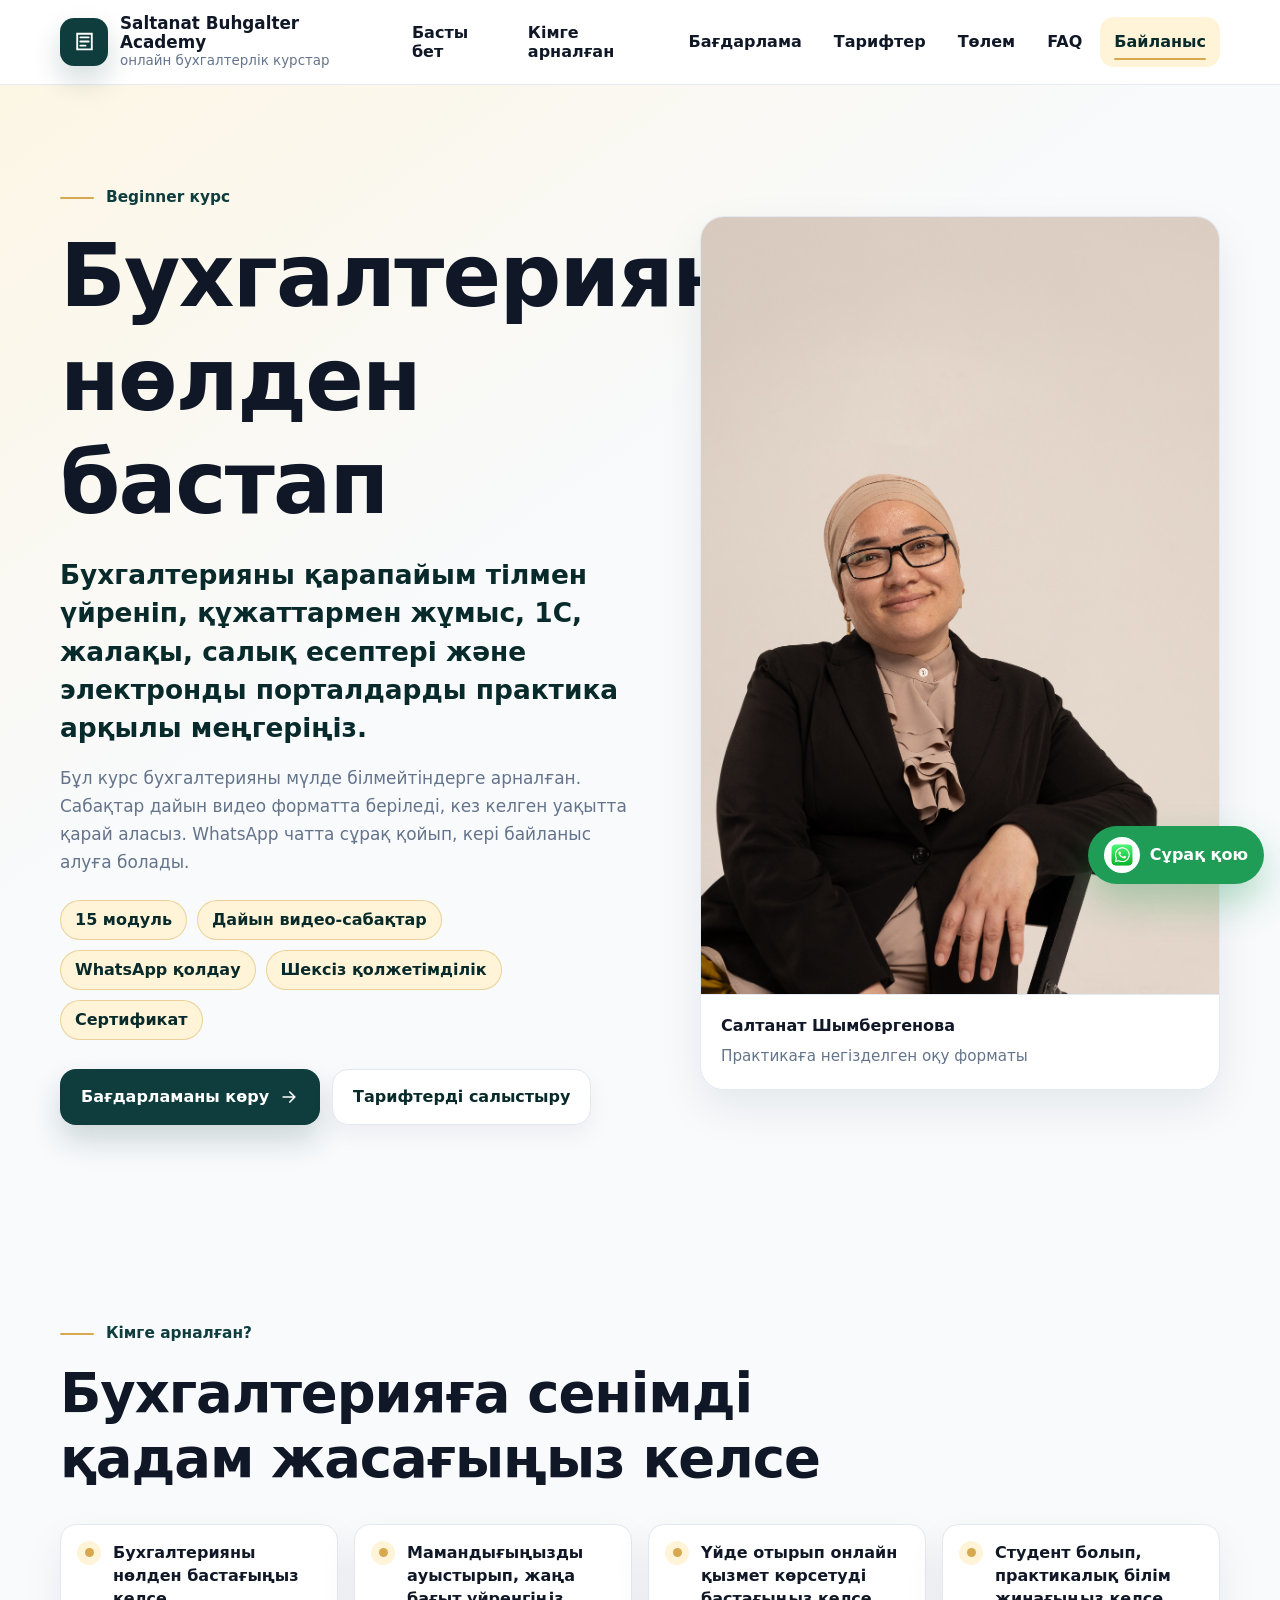
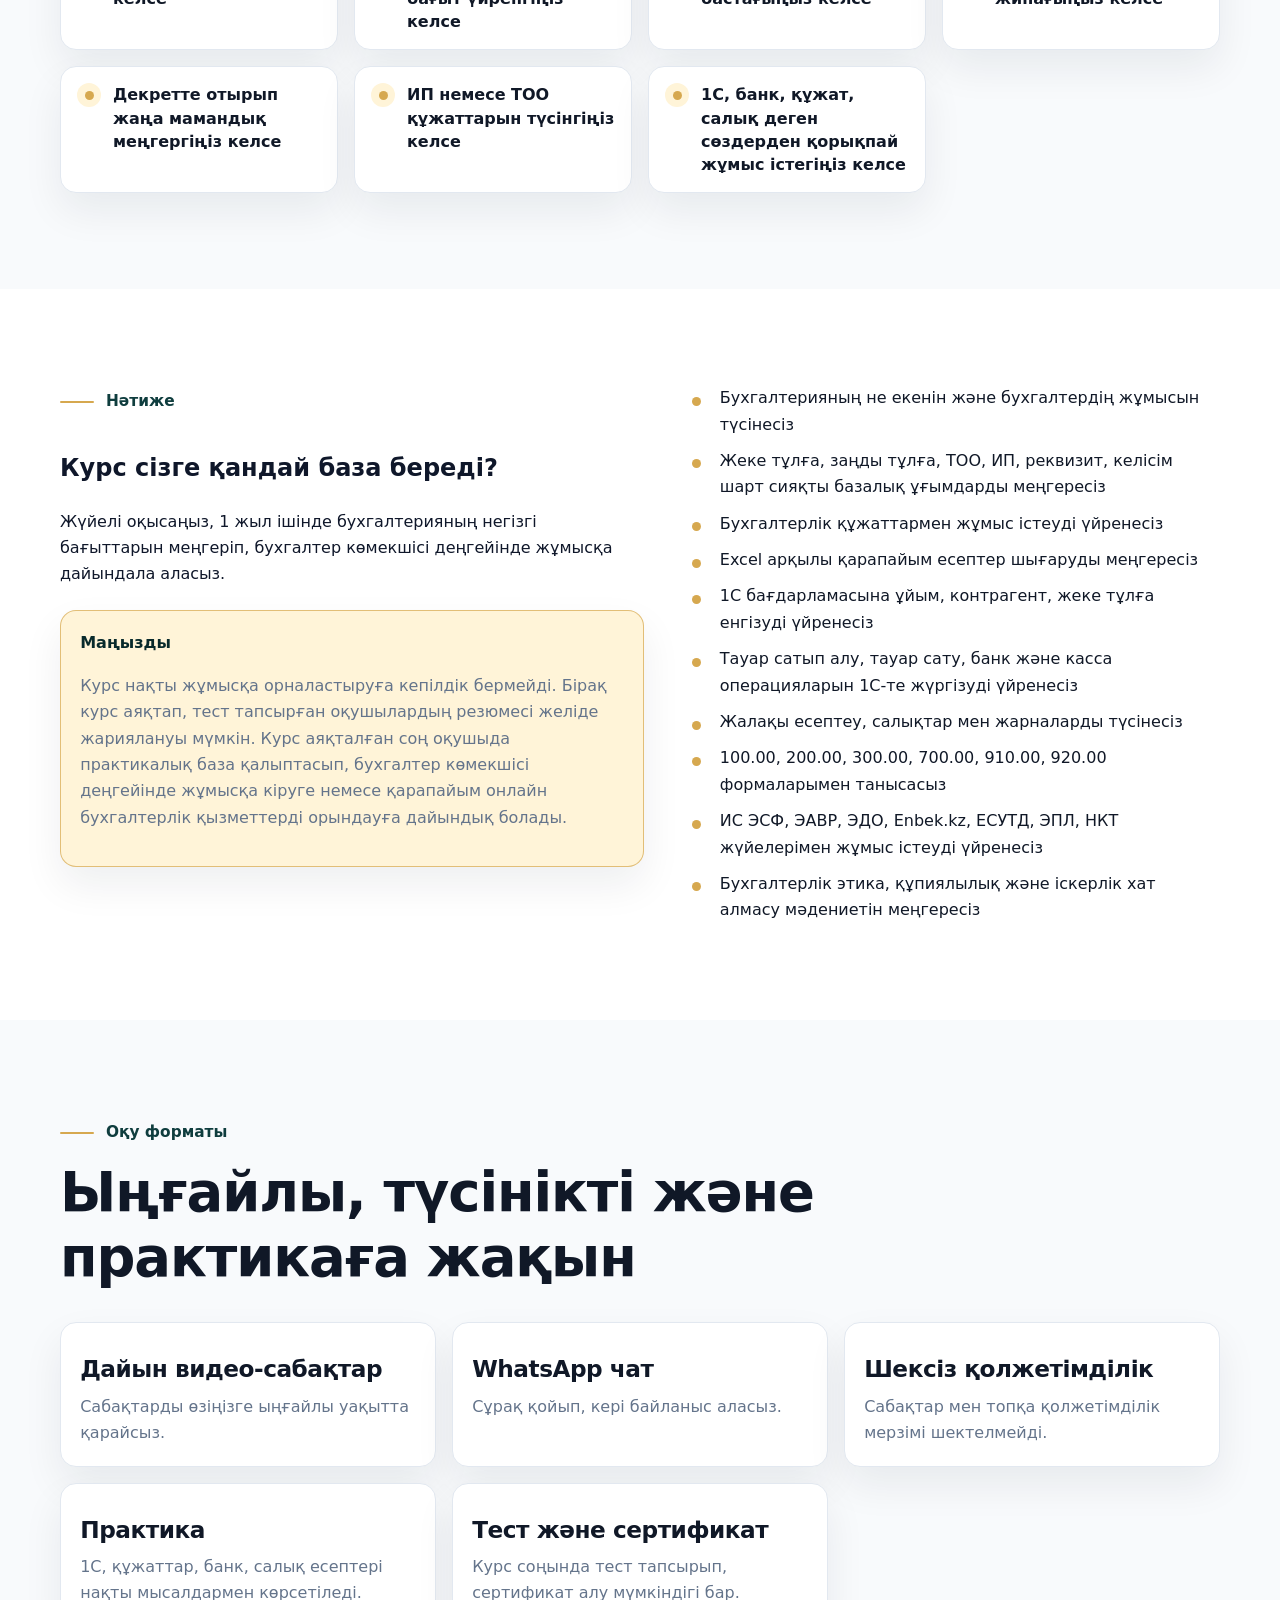
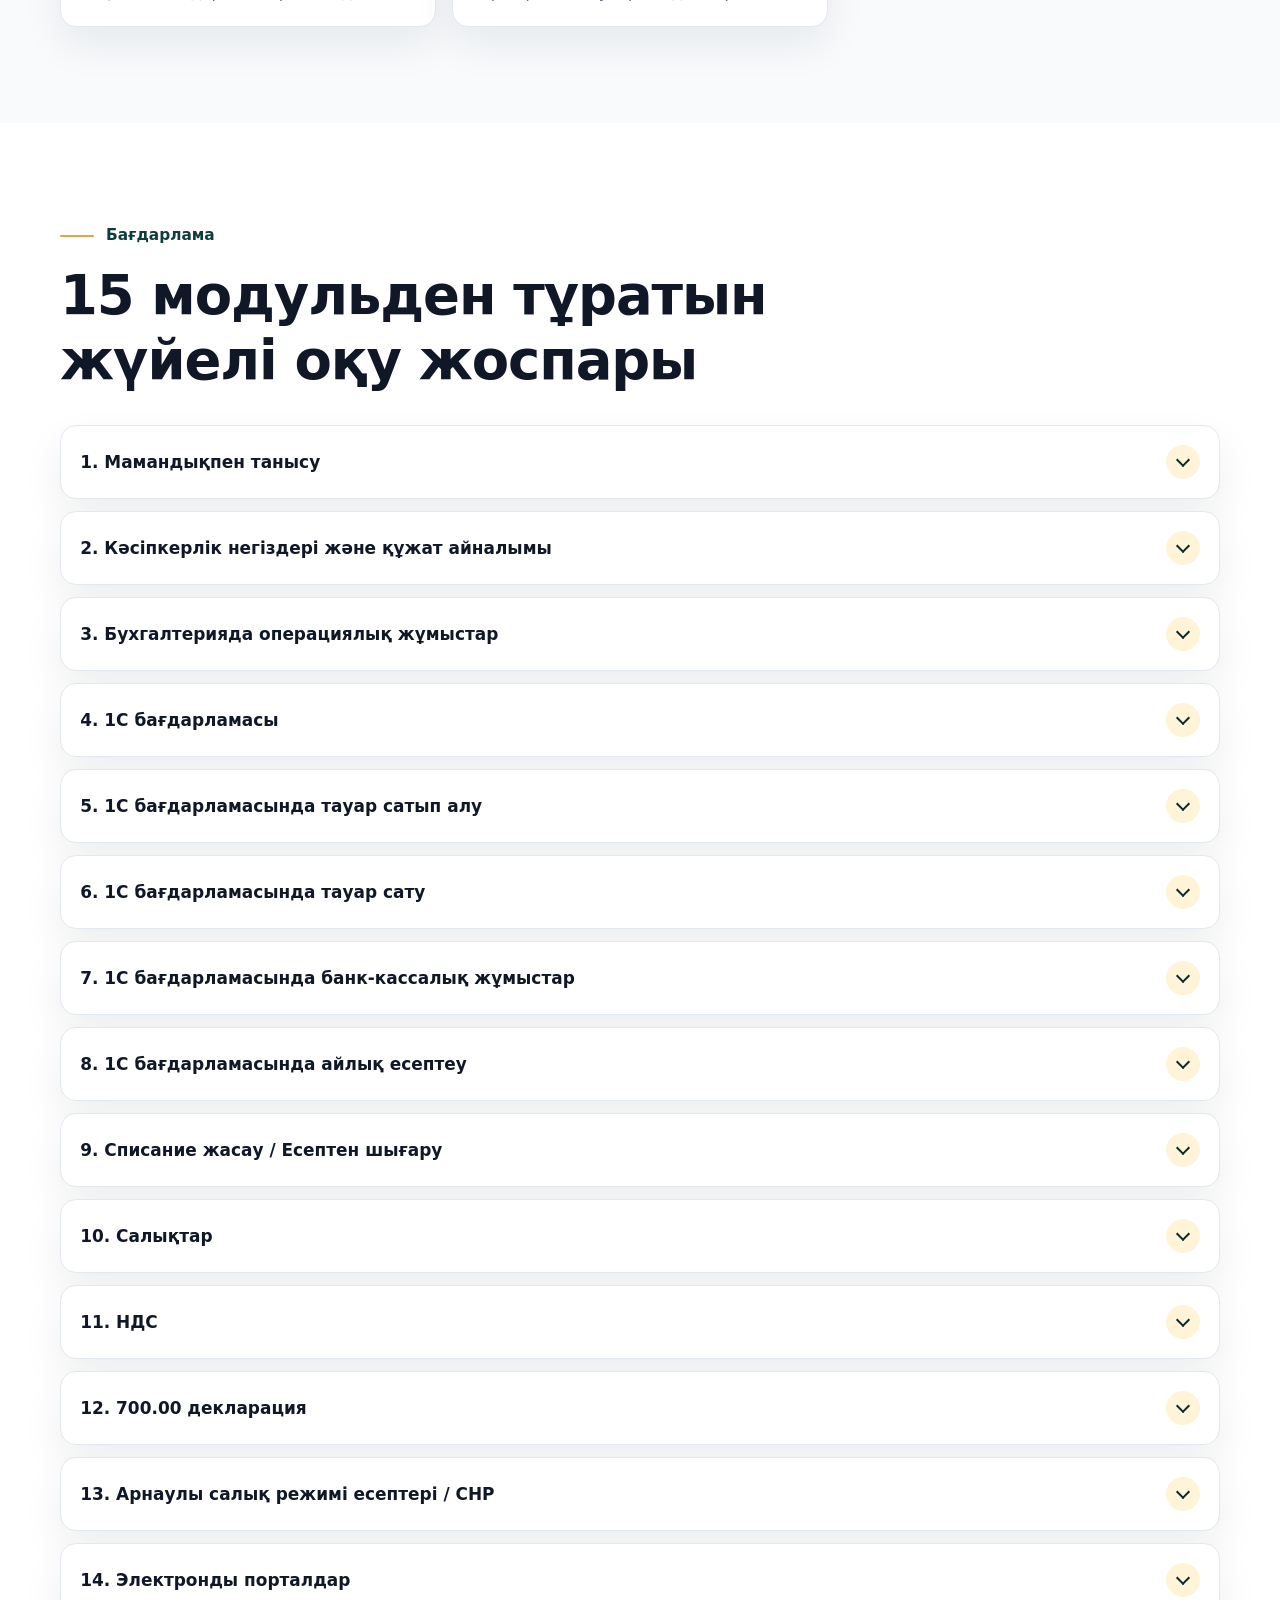
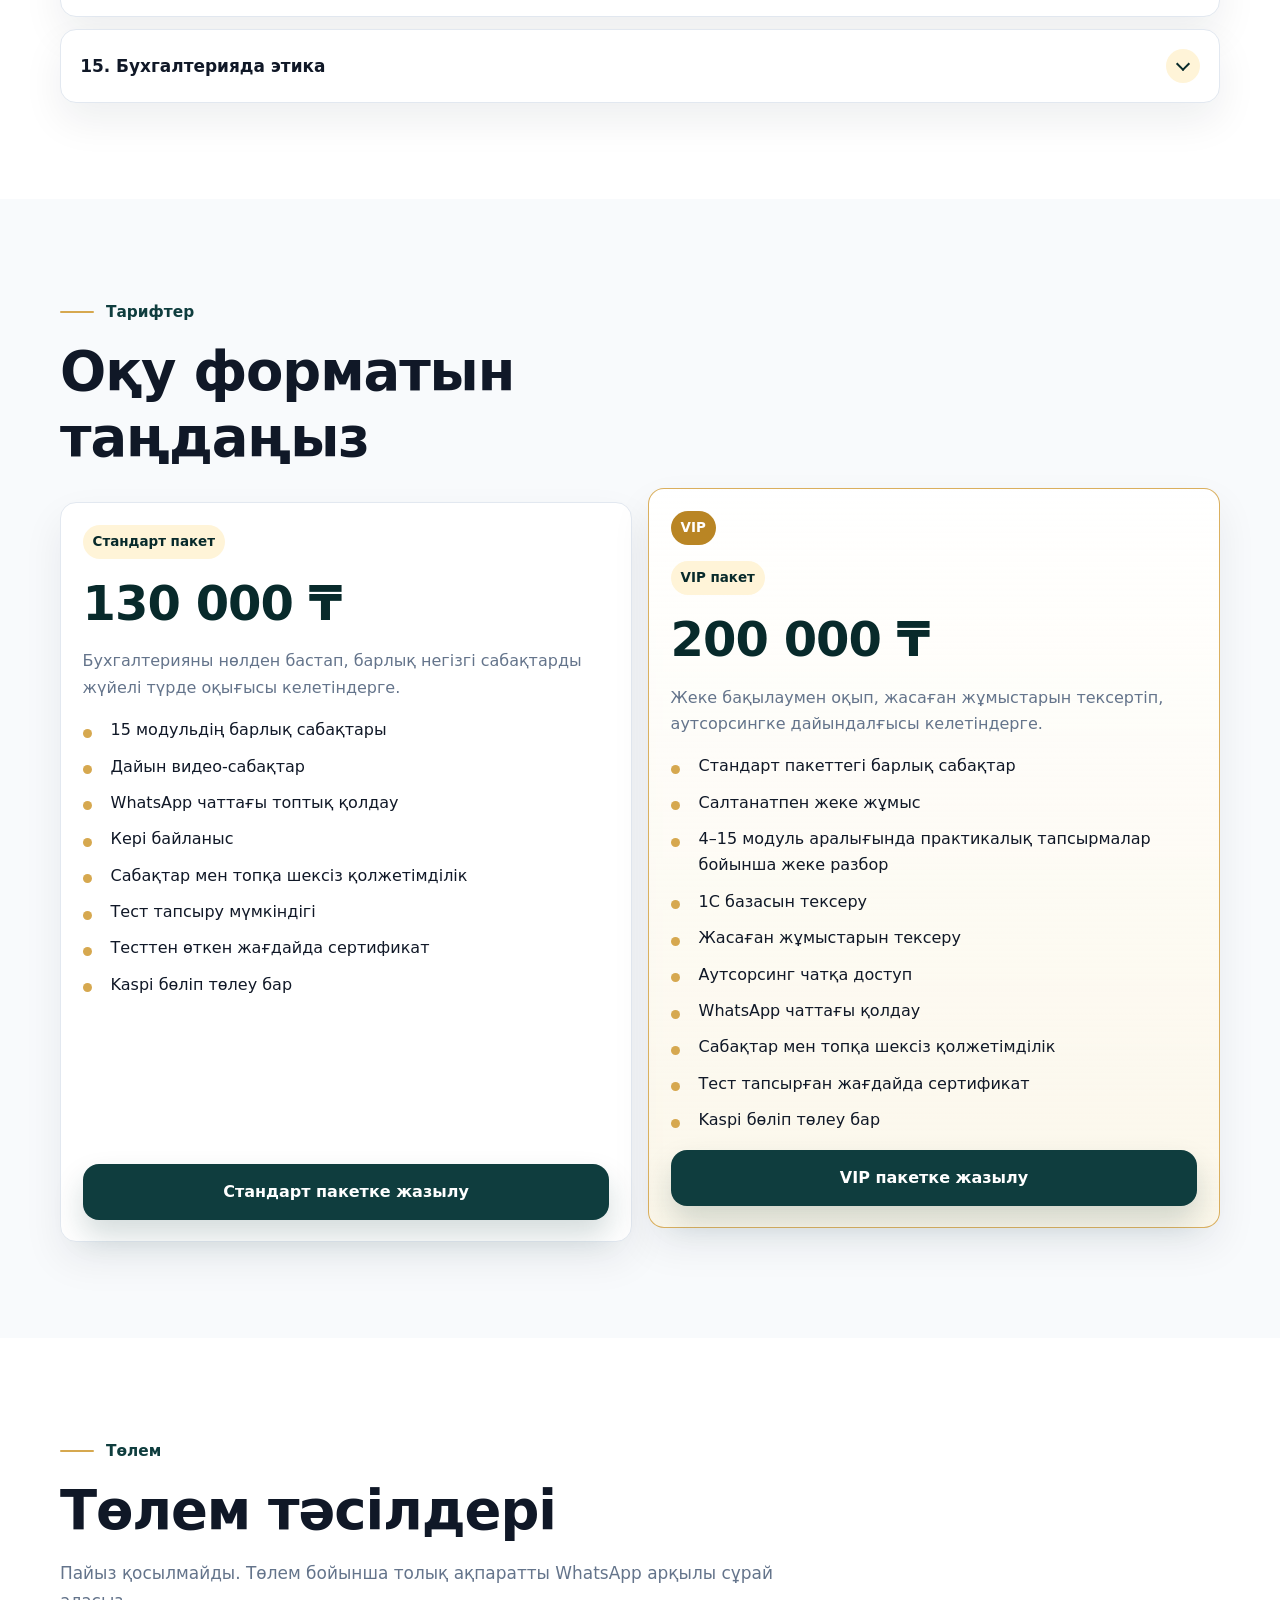
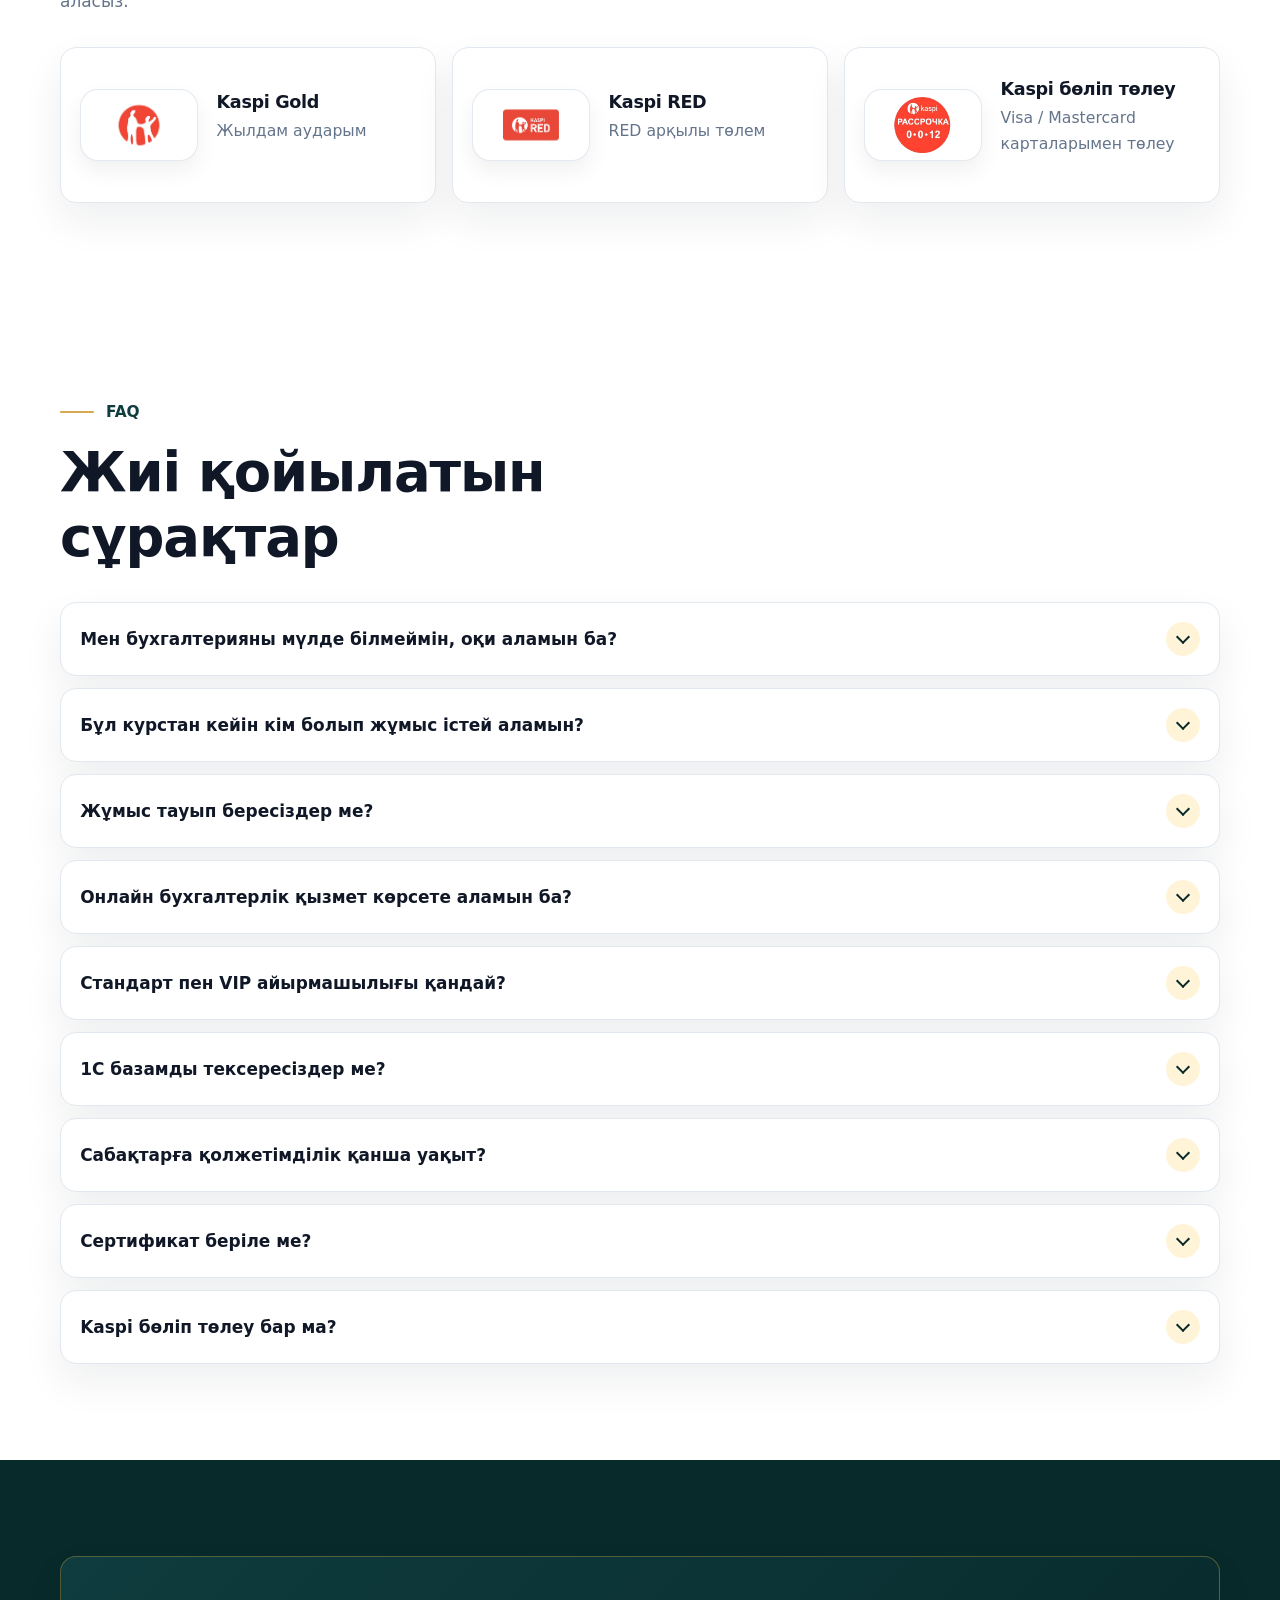
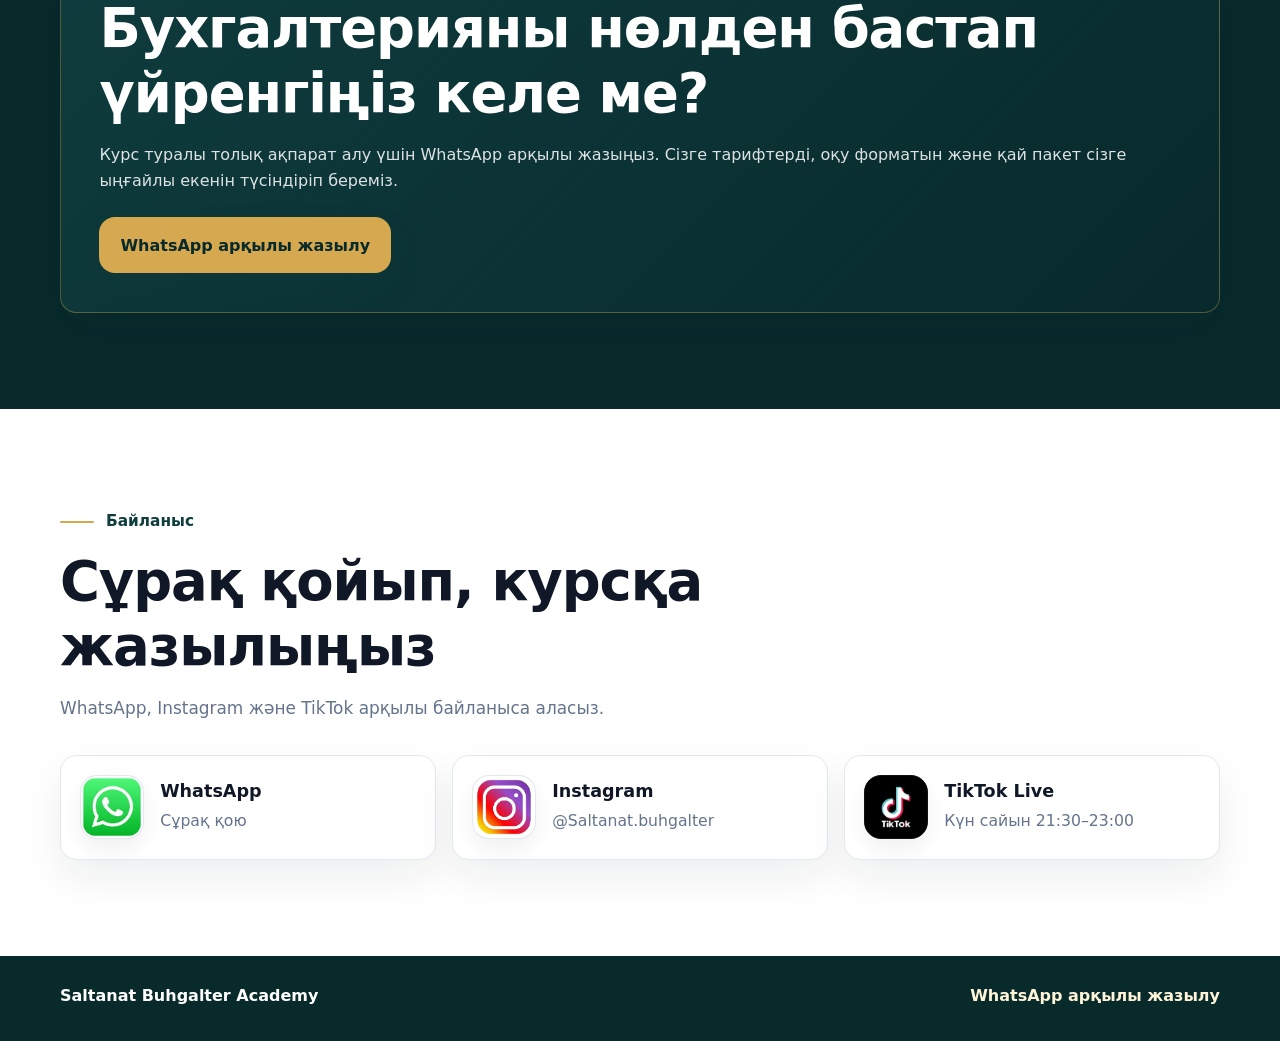
==== commit f08f4ef5: "it's done" ====
--- a/buhgalteriya-nolden/index.html
+++ b/buhgalteriya-nolden/index.html
@@ -71,13 +71,13 @@
             </div>
 
             <div class="hero-actions">
-              <a class="btn btn-primary" href="https://wa.me/77020897021?text=%D0%A1%D3%99%D0%BB%D0%B5%D0%BC%D0%B5%D1%82%D1%81%D1%96%D0%B7%20%D0%B1%D0%B5!%20%D0%91%D1%83%D1%85%D0%B3%D0%B0%D0%BB%D1%82%D0%B5%D1%80%D0%B8%D1%8F%D0%BD%D1%8B%20%D0%BD%D3%A9%D0%BB%D0%B4%D0%B5%D0%BD%20%D0%B1%D0%B0%D1%81%D1%82%D0%B0%D0%BF%20%D0%BA%D1%83%D1%80%D1%81%D1%8B%20%D1%82%D1%83%D1%80%D0%B0%D0%BB%D1%8B%20%D0%B0%D2%9B%D0%BF%D0%B0%D1%80%D0%B0%D1%82%20%D0%B0%D0%BB%D2%93%D1%8B%D0%BC%20%D0%BA%D0%B5%D0%BB%D0%B5%D0%B4%D1%96." target="_blank" rel="noopener noreferrer">
-                <span>Курсқа жазылу</span>
+              <a class="btn btn-primary" href="#program">
+                <span>Бағдарламаны көру</span>
                 <svg viewBox="0 0 24 24" aria-hidden="true" focusable="false">
                   <path d="M5 12h14M13 6l6 6-6 6" fill="none" stroke="currentColor" stroke-width="2" stroke-linecap="round" stroke-linejoin="round"/>
                 </svg>
               </a>
-              <a class="btn btn-secondary" href="#program">Бағдарламаны көру</a>
+              <a class="btn btn-secondary" href="#tariffs">Тарифтерді салыстыру</a>
             </div>
           </div>
 
@@ -359,7 +359,7 @@
     </footer>
 
     <a class="floating-whatsapp" href="https://wa.me/77020897021?text=%D0%A1%D3%99%D0%BB%D0%B5%D0%BC%D0%B5%D1%82%D1%81%D1%96%D0%B7%20%D0%B1%D0%B5!%20%D0%91%D1%83%D1%85%D0%B3%D0%B0%D0%BB%D1%82%D0%B5%D1%80%D0%B8%D1%8F%D0%BD%D1%8B%20%D0%BD%D3%A9%D0%BB%D0%B4%D0%B5%D0%BD%20%D0%B1%D0%B0%D1%81%D1%82%D0%B0%D0%BF%20%D0%BA%D1%83%D1%80%D1%81%D1%8B%20%D1%82%D1%83%D1%80%D0%B0%D0%BB%D1%8B%20%D0%B0%D2%9B%D0%BF%D0%B0%D1%80%D0%B0%D1%82%20%D0%B0%D0%BB%D2%93%D1%8B%D0%BC%20%D0%BA%D0%B5%D0%BB%D0%B5%D0%B4%D1%96." target="_blank" rel="noopener noreferrer" aria-label="WhatsApp арқылы сұрақ қою">
-      <span>W</span>
+      <span aria-hidden="true"><img src="/img/WhatsApp-removebg-preview.png" alt=""></span>
       <strong>Сұрақ қою</strong>
     </a>
   </body>
--- a/src/styles.css
+++ b/src/styles.css
@@ -784,6 +784,39 @@
   gap: 8px;
 }
 
+.lesson-list {
+  display: grid;
+  gap: 10px;
+  margin: 0;
+  padding: 0 1.2rem 1.35rem 3.5rem;
+  color: var(--color-heading);
+}
+
+.lesson-list li {
+  padding-left: 0.25rem;
+  line-height: 1.55;
+}
+
+.lesson-list li::marker {
+  color: var(--color-gold-dark);
+  font-weight: 850;
+}
+
+.lesson-list li::before {
+  display: none;
+}
+
+.module-count {
+  margin-left: auto;
+  padding: 5px 9px;
+  border-radius: 999px;
+  color: var(--color-primary-dark);
+  background: var(--color-gold-soft);
+  font-size: 0.78rem;
+  font-weight: 800;
+  white-space: nowrap;
+}
+
 .accordion-icon {
   width: 34px;
   height: 34px;
@@ -811,6 +844,12 @@
 
 .tariff-grid {
   align-items: stretch;
+}
+
+.tariff-grid.single {
+  width: min(100%, 720px);
+  margin-inline: auto;
+  grid-template-columns: minmax(0, 1fr);
 }
 
 .tariff-card {
@@ -869,24 +908,24 @@
 }
 
 .live-icon {
-  width: 64px;
-  height: 64px;
+  width: 78px;
+  height: 78px;
   display: grid;
   place-items: center;
-  border-radius: 20px;
+  border-radius: 22px;
   color: var(--color-primary-dark);
   background: var(--color-gold);
 }
 
 .live-icon img {
-  width: 36px;
-  height: 36px;
-  object-fit: cover;
+  width: 100%;
+  height: 100%;
+  object-fit: contain;
 }
 
 .live-icon-image {
   overflow: hidden;
-  padding: 0;
+  padding: 8px;
   color: #ffffff;
   background: #000000;
 }
@@ -894,8 +933,8 @@
 .live-icon-image img {
   width: 100%;
   height: 100%;
-  transform: scale(1.32);
-  transform-origin: center 38%;
+  object-fit: contain;
+  transform: none;
 }
 
 .payment-card,
@@ -907,6 +946,11 @@
   transition: transform 0.25s ease, box-shadow 0.25s ease;
 }
 
+.payment-card {
+  gap: 1.15rem;
+  min-height: 156px;
+}
+
 .payment-card h3,
 .contact-card strong {
   display: block;
@@ -925,6 +969,7 @@
 }
 
 .icon-frame {
+  position: relative;
   display: inline-grid;
   place-items: center;
   flex: 0 0 auto;
@@ -936,27 +981,48 @@
 
 .icon-frame img {
   display: block;
+  width: auto;
+  height: auto;
+  max-width: 100%;
+  max-height: 100%;
+  object-fit: contain;
+}
+
+.contact-icon {
+  width: 64px;
+  height: 64px;
+  min-width: 64px;
+  border-radius: 17px;
+  padding: 0;
+}
+
+.contact-icon img {
+  position: absolute;
+  inset: 6px;
+  width: calc(100% - 12px);
+  height: calc(100% - 12px);
+  object-fit: contain;
+}
+
+.icon-whatsapp img,
+.icon-instagram img {
+  inset: 0;
   width: 100%;
   height: 100%;
   object-fit: contain;
-}
-
-.contact-icon {
-  width: 54px;
-  height: 54px;
-  min-width: 54px;
-  border-radius: 15px;
+  transform-origin: center;
 }
 
 .icon-whatsapp img {
-  width: 82%;
-  height: 82%;
-  max-width: 82%;
-  object-fit: contain;
+  transform: scale(1.32);
+}
+
+.icon-instagram img {
+  transform: scale(1.42);
 }
 
 .icon-instagram {
-  padding: 5px;
+  padding: 0;
 }
 
 .icon-tiktok {
@@ -966,39 +1032,49 @@
 }
 
 .icon-tiktok img {
-  object-fit: cover;
+  inset: 7px;
+  width: calc(100% - 14px);
+  height: calc(100% - 14px);
+  object-fit: contain;
 }
 
 .payment-icon {
-  width: 88px;
-  height: 54px;
-  min-width: 88px;
-  border-radius: 16px;
-  padding: 7px;
-}
-
-.icon-kaspi img {
-  width: 42px;
-  height: 42px;
+  width: 118px;
+  height: 72px;
+  min-width: 118px;
+  border-radius: 18px;
+  padding: 0;
+}
+
+.payment-icon img {
+  position: absolute;
+  inset: 8px;
+  width: calc(100% - 16px);
+  height: calc(100% - 16px);
+  object-fit: contain;
 }
 
 .icon-kaspi-red {
-  padding: 6px;
+  padding: 0;
   background: #ffffff;
 }
 
 .icon-kaspi-red img {
-  width: 100%;
-  height: 100%;
+  inset: 7px;
+  width: calc(100% - 14px);
+  height: calc(100% - 14px);
   object-fit: contain;
   transform: none;
 }
 
 .icon-kaspi-installment {
-  padding: 4px;
+  padding: 0;
 }
 
 .icon-kaspi-installment img {
+  inset: 7px;
+  width: calc(100% - 14px);
+  height: calc(100% - 14px);
   object-fit: contain;
   transform: none;
 }
@@ -1071,9 +1147,16 @@
   height: 36px;
   display: grid;
   place-items: center;
+  overflow: hidden;
   border-radius: 50%;
-  background: rgba(255, 255, 255, 0.18);
-  font-weight: 900;
+  background: #ffffff;
+}
+
+.floating-whatsapp span img {
+  width: 30px;
+  height: 30px;
+  display: block;
+  object-fit: contain;
 }
 
 .floating-whatsapp strong {
@@ -1188,6 +1271,10 @@
     transform: translateY(-14px);
   }
 
+  .tariff-grid.single .tariff-featured {
+    transform: none;
+  }
+
   .benefit-grid,
   .feature-grid {
     grid-template-columns: repeat(3, minmax(0, 1fr));
@@ -1222,6 +1309,10 @@
 }
 
 @media (min-width: 1160px) {
+  .course-grid {
+    grid-template-columns: repeat(3, minmax(0, 1fr));
+  }
+
   .benefit-grid {
     grid-template-columns: repeat(4, minmax(0, 1fr));
   }
